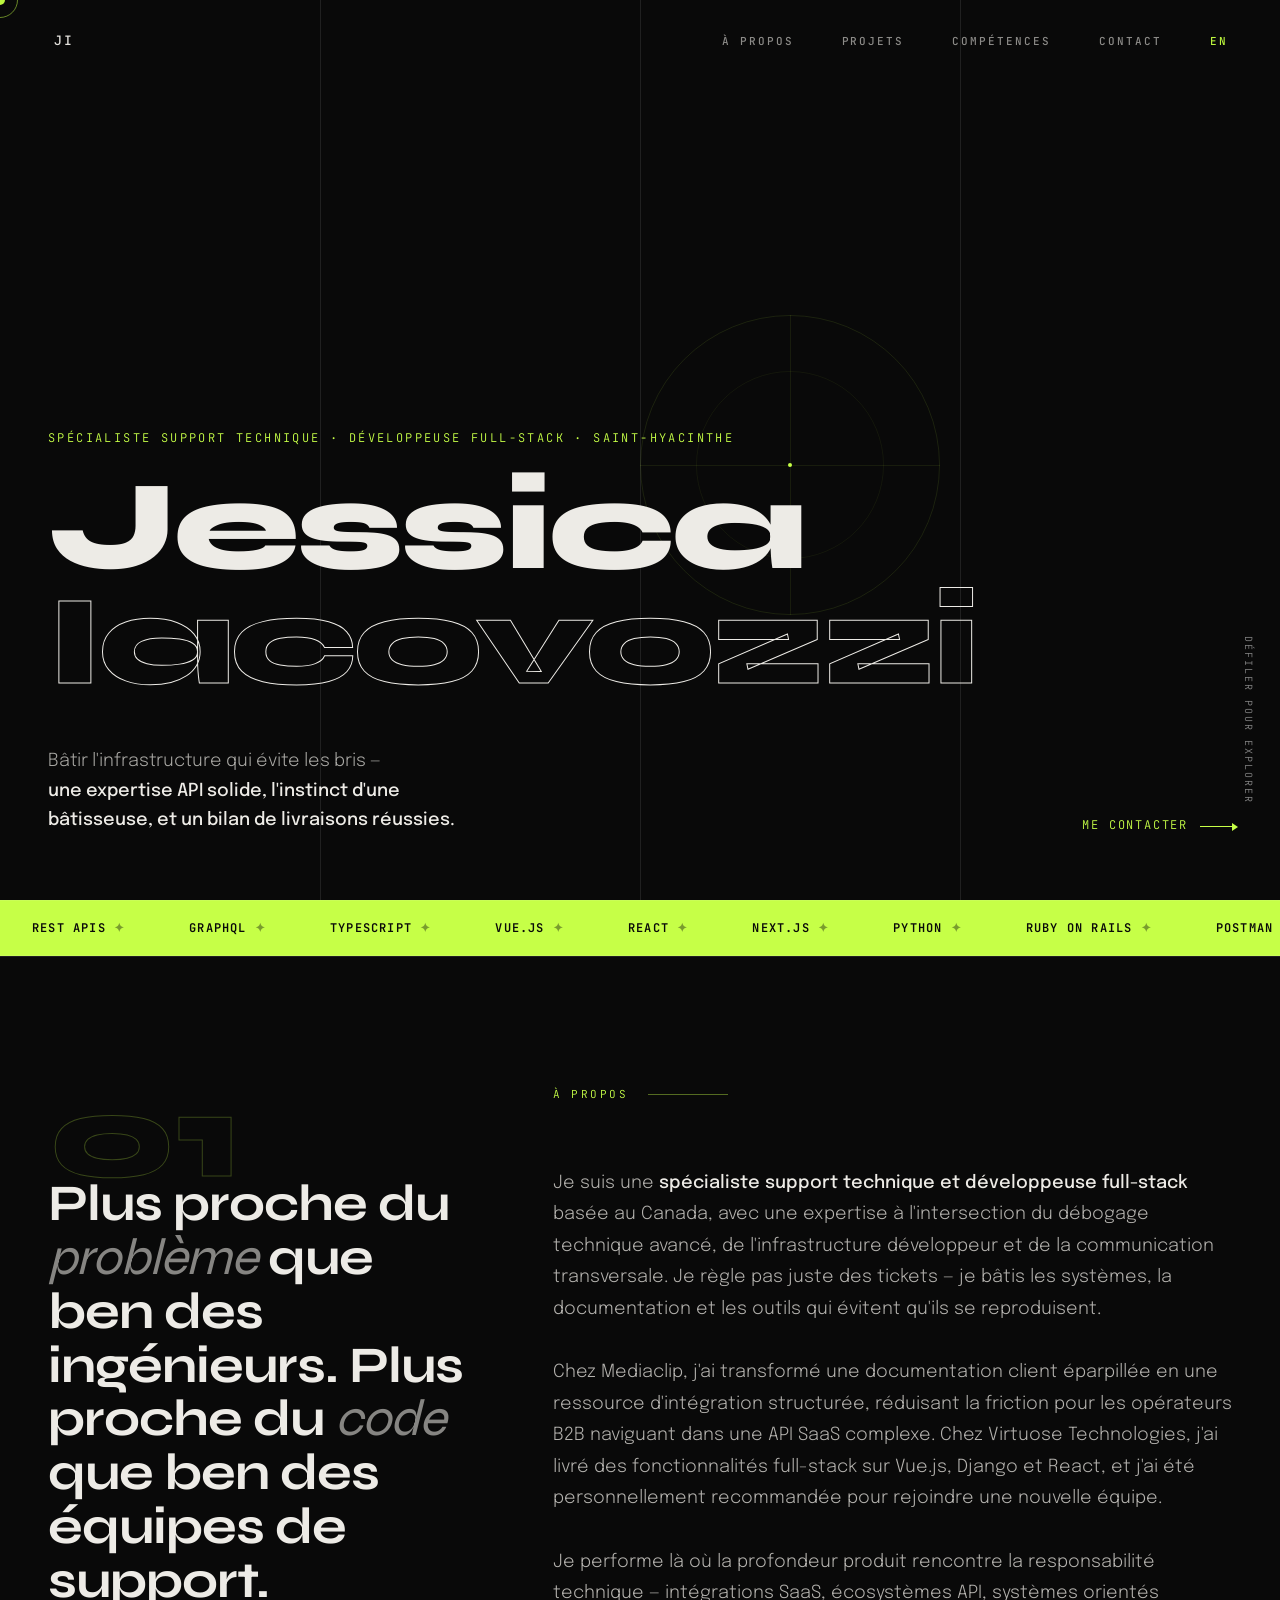
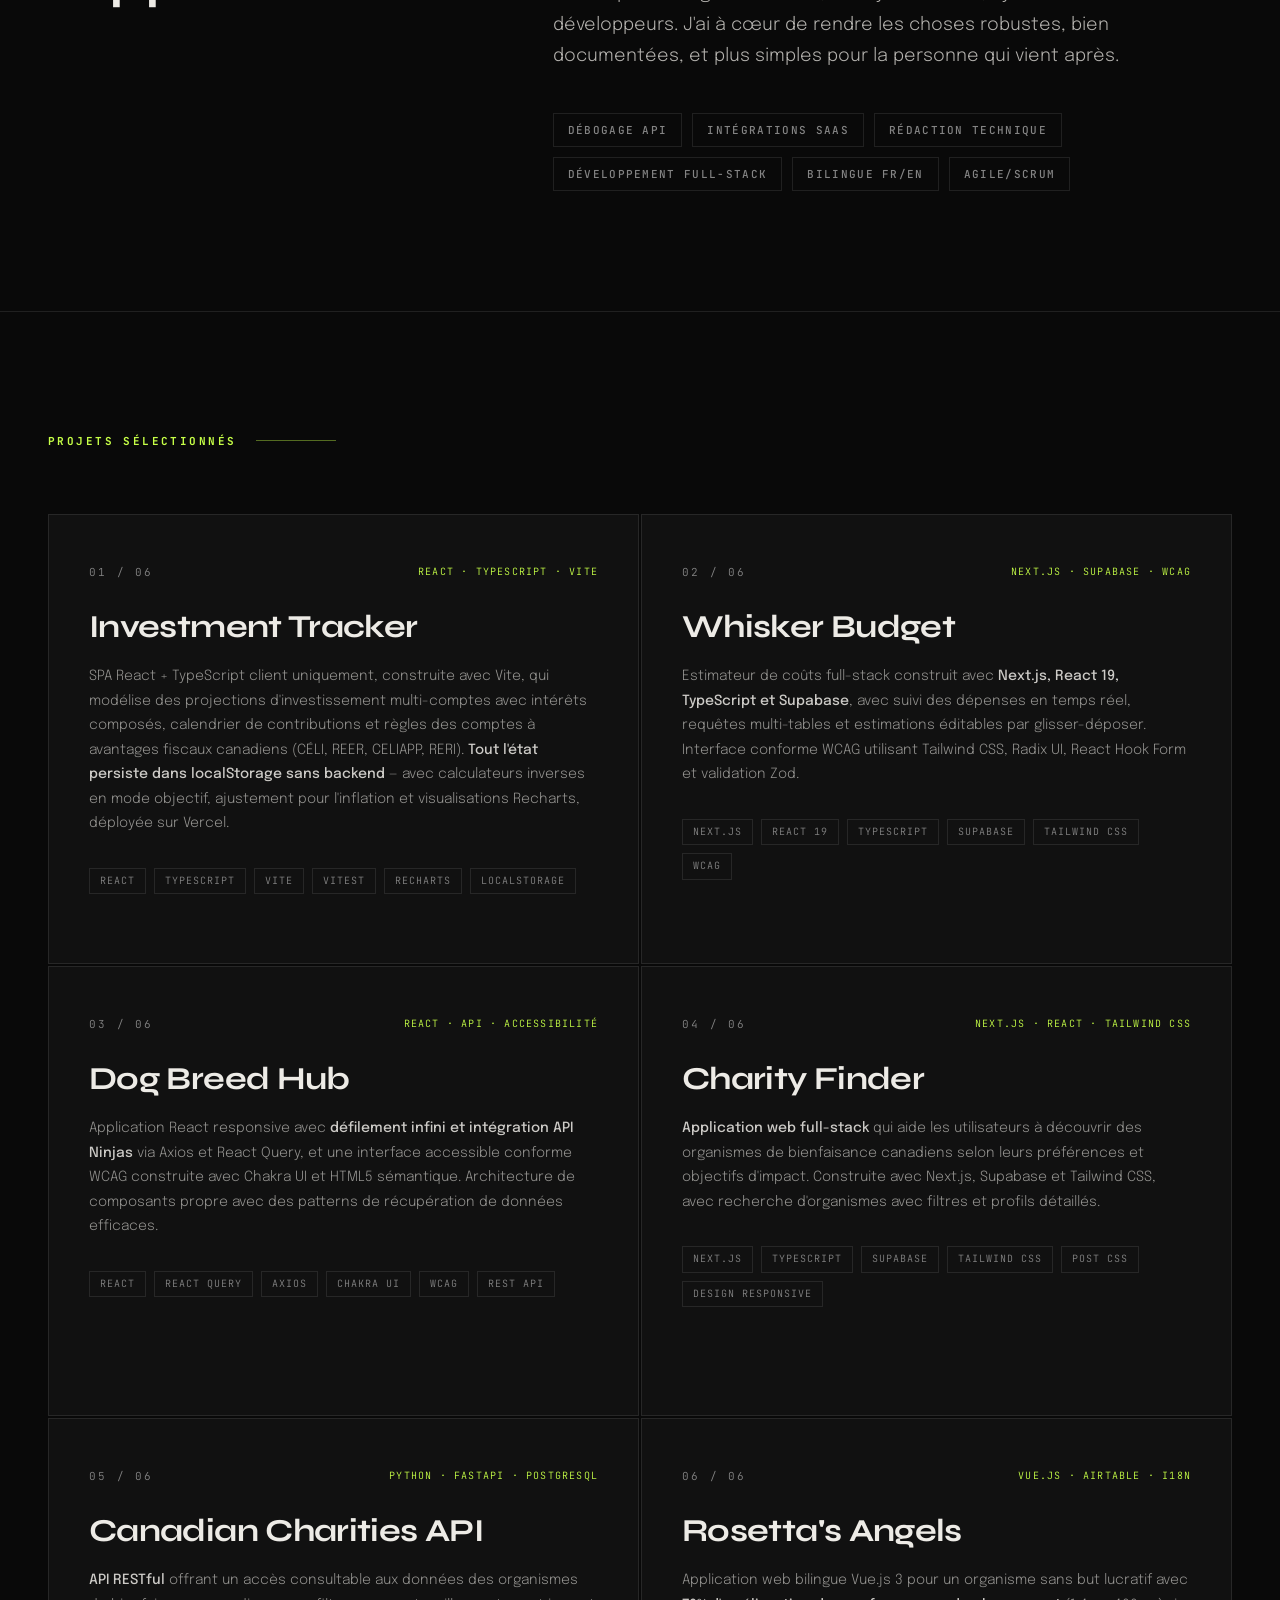
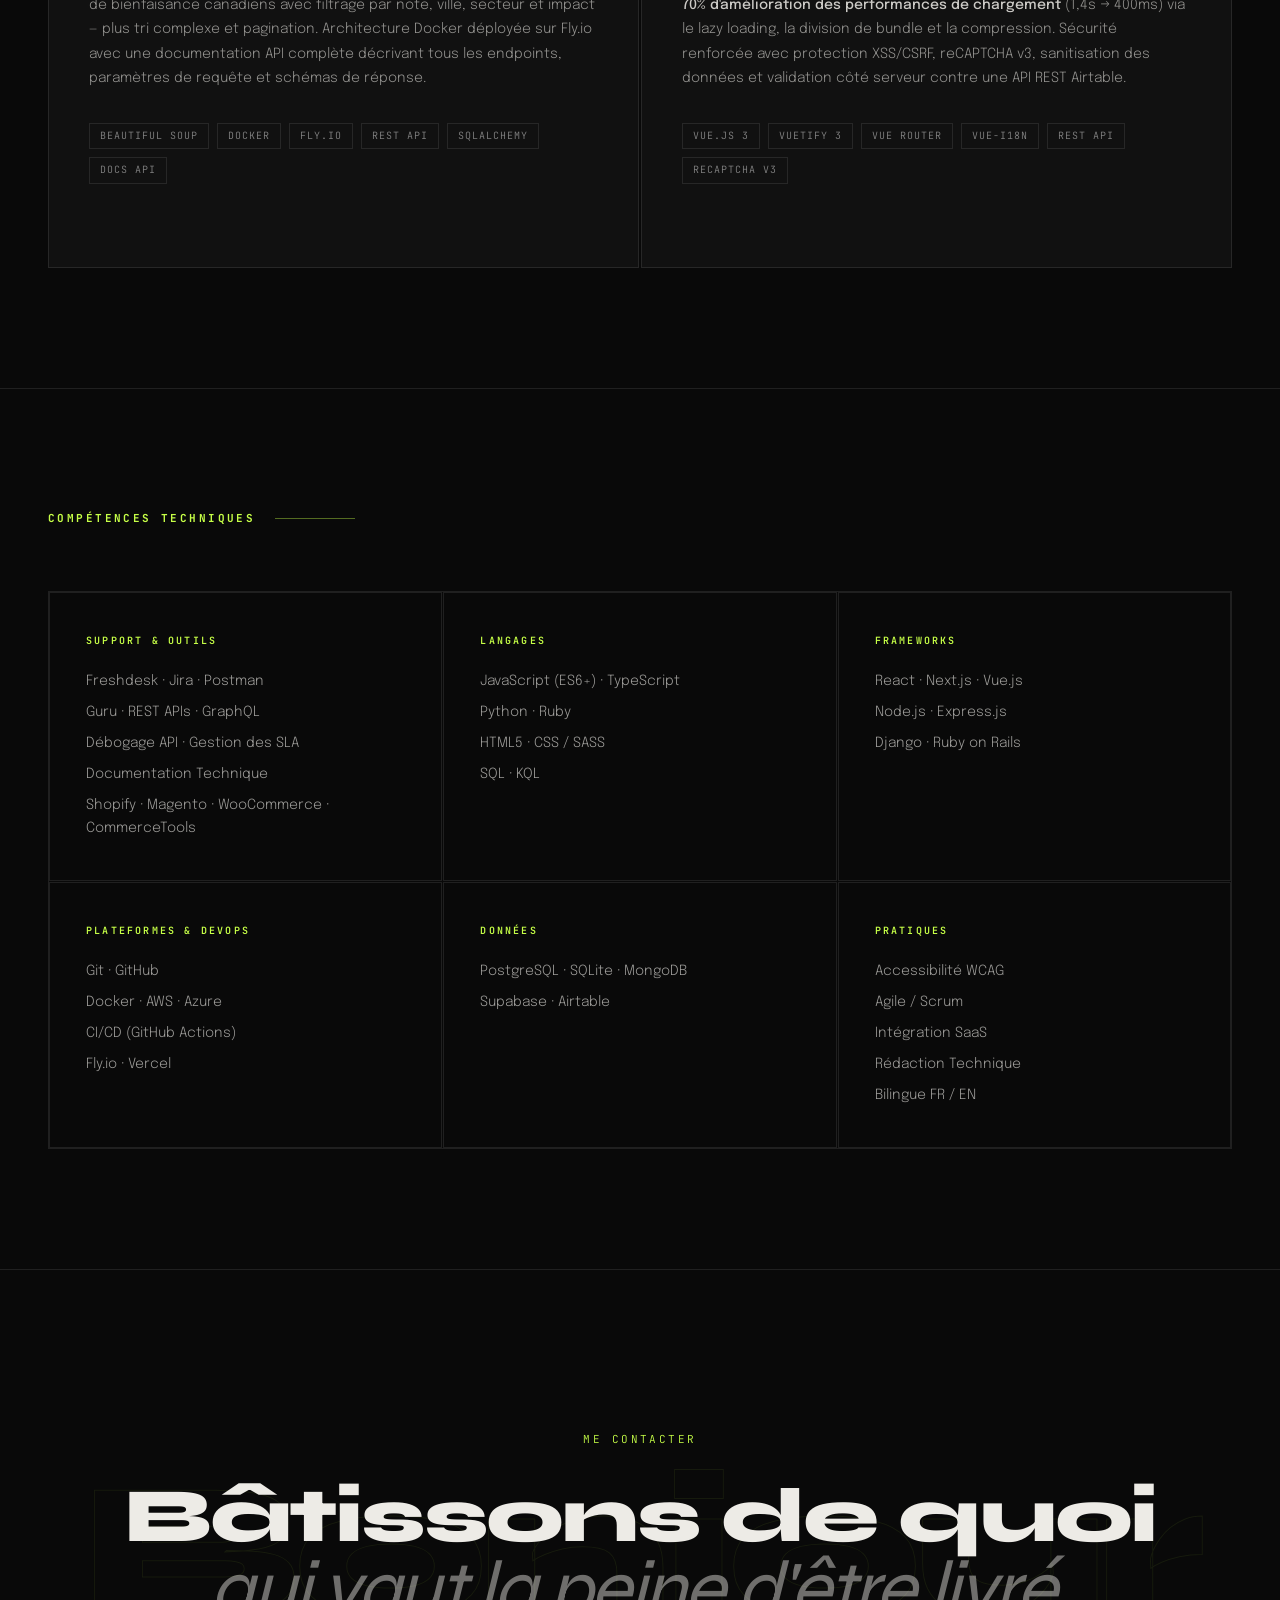
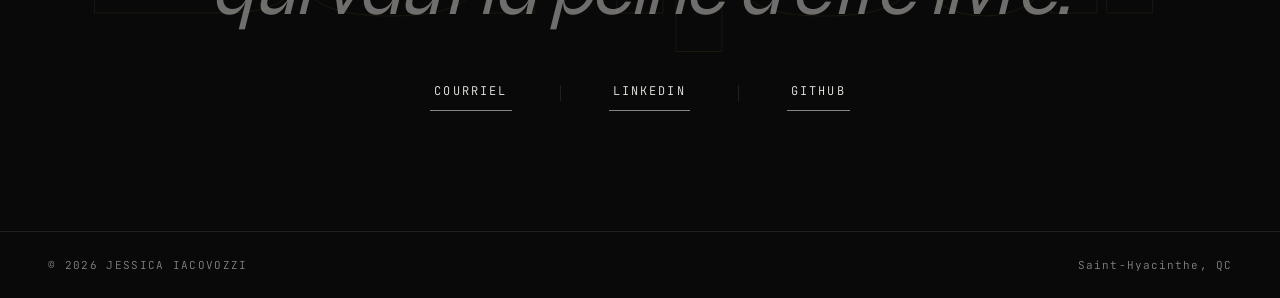
==== fr/index.html @ d78e9f34 "Formatted with prettier + fix hero cta arrow" ====
<!doctype html>
<html lang="fr">
  <head>
    <meta charset="UTF-8" />
    <meta name="viewport" content="width=device-width, initial-scale=1.0" />
    <title>Jessica Iacovozzi — Spécialiste Support Technique</title>
    <meta
      name="description"
      content="Spécialiste Support Technique et développeuse full-stack basée à Saint-Hyacinthe. Expertise API approfondie, instinct de bâtisseuse, et un bilan de livraisons réussies."
    />
    <link rel="alternate" hreflang="en" href="../" />
    <link rel="alternate" hreflang="fr" href="./" />
    <link
      href="https://fonts.googleapis.com/css2?family=Syne:wght@400;600;700;800&family=Epilogue:ital,wght@0,300;0,400;0,500;1,300;1,400&family=JetBrains+Mono:wght@400;500;600&display=swap"
      rel="stylesheet"
    />
    <link rel="stylesheet" href="../assets/css/style.css" />
  </head>
  <body>
    <a href="#main" class="skip-link">Passer au contenu</a>

    <!-- Custom cursor -->
    <div class="cursor" id="cursor"></div>
    <div class="cursor-ring" id="cursor-ring"></div>

    <!-- Nav -->
    <nav>
      <a href="#" class="nav-logo">JI</a>
      <ul class="nav-links">
        <li><a href="#about">À propos</a></li>
        <li><a href="#projects">Projets</a></li>
        <li><a href="#skills">Compétences</a></li>
        <li><a href="#contact">Contact</a></li>
        <li><a href="../" class="nav-lang" hreflang="en">EN</a></li>
      </ul>
      <button
        class="nav-hamburger"
        aria-label="Basculer le menu"
        aria-expanded="false"
      >
        <span></span><span></span><span></span>
      </button>
    </nav>

    <main id="main">
      <!-- Hero -->
      <section id="hero">
        <div class="hero-grid-line"></div>
        <div class="hero-grid-line"></div>
        <div class="hero-grid-line"></div>

        <div class="hero-visual" aria-hidden="true">
          <div class="hero-visual-ring"></div>
          <div class="hero-visual-ring hero-visual-ring--sm"></div>
          <div class="hero-visual-cross"></div>
          <div class="hero-visual-dot"></div>
        </div>

        <p class="hero-eyebrow">
          Spécialiste Support Technique · Développeuse Full-Stack ·
          Saint-Hyacinthe
        </p>
        <h1 class="hero-name">
          <span class="hero-name-line">Jessica</span>
          <span class="hero-name-line">Iacovozzi</span>
        </h1>
        <div class="hero-meta">
          <p class="hero-role">
            Bâtir l'infrastructure qui évite les bris —<br />
            <strong
              >une expertise API solide, l'instinct d'une bâtisseuse, et un
              bilan de livraisons réussies.</strong
            >
          </p>
          <a href="#contact" class="hero-cta">
            Me contacter
            <span class="hero-cta-arrow"></span>
          </a>
        </div>
        <p class="hero-scroll-hint">Défiler pour explorer</p>
      </section>

      <!-- Marquee -->
      <div class="marquee-wrap">
        <div class="marquee-track" aria-hidden="true">
          <span class="marquee-item"
            >REST APIs <span class="marquee-dot">✦</span></span
          >
          <span class="marquee-item"
            >GraphQL <span class="marquee-dot">✦</span></span
          >
          <span class="marquee-item"
            >TypeScript <span class="marquee-dot">✦</span></span
          >
          <span class="marquee-item"
            >Vue.js <span class="marquee-dot">✦</span></span
          >
          <span class="marquee-item"
            >React <span class="marquee-dot">✦</span></span
          >
          <span class="marquee-item"
            >Next.js <span class="marquee-dot">✦</span></span
          >
          <span class="marquee-item"
            >Python <span class="marquee-dot">✦</span></span
          >
          <span class="marquee-item"
            >Ruby on Rails <span class="marquee-dot">✦</span></span
          >
          <span class="marquee-item"
            >Postman <span class="marquee-dot">✦</span></span
          >
          <span class="marquee-item"
            >Gestion des SLA <span class="marquee-dot">✦</span></span
          >
          <span class="marquee-item"
            >Documentation Technique <span class="marquee-dot">✦</span></span
          >
          <span class="marquee-item"
            >Docker <span class="marquee-dot">✦</span></span
          >
          <span class="marquee-item"
            >AWS <span class="marquee-dot">✦</span></span
          >
          <span class="marquee-item"
            >Azure <span class="marquee-dot">✦</span></span
          >
          <!-- Duplicate for seamless loop -->
          <span class="marquee-item"
            >REST APIs <span class="marquee-dot">✦</span></span
          >
          <span class="marquee-item"
            >GraphQL <span class="marquee-dot">✦</span></span
          >
          <span class="marquee-item"
            >TypeScript <span class="marquee-dot">✦</span></span
          >
          <span class="marquee-item"
            >Vue.js <span class="marquee-dot">✦</span></span
          >
          <span class="marquee-item"
            >React <span class="marquee-dot">✦</span></span
          >
          <span class="marquee-item"
            >Next.js <span class="marquee-dot">✦</span></span
          >
          <span class="marquee-item"
            >Python <span class="marquee-dot">✦</span></span
          >
          <span class="marquee-item"
            >Ruby on Rails <span class="marquee-dot">✦</span></span
          >
          <span class="marquee-item"
            >Postman <span class="marquee-dot">✦</span></span
          >
          <span class="marquee-item"
            >Gestion des SLA <span class="marquee-dot">✦</span></span
          >
          <span class="marquee-item"
            >Documentation Technique <span class="marquee-dot">✦</span></span
          >
          <span class="marquee-item"
            >Docker <span class="marquee-dot">✦</span></span
          >
          <span class="marquee-item"
            >AWS <span class="marquee-dot">✦</span></span
          >
          <span class="marquee-item"
            >Azure <span class="marquee-dot">✦</span></span
          >
        </div>
      </div>

      <!-- About -->
      <section id="about">
        <div class="about-left reveal">
          <div class="about-number">01</div>
          <h2 class="about-heading">
            Plus proche du <em>problème</em> que ben des ingénieurs. Plus proche
            du <em>code</em> que ben des équipes de support.
          </h2>
        </div>
        <div class="about-right reveal reveal-delay-2">
          <div class="section-label">À propos</div>
          <p class="about-text">
            Je suis une
            <strong
              >spécialiste support technique et développeuse full-stack</strong
            >
            basée au Canada, avec une expertise à l'intersection du débogage
            technique avancé, de l'infrastructure développeur et de la
            communication transversale. Je règle pas juste des tickets — je
            bâtis les systèmes, la documentation et les outils qui évitent
            qu'ils se reproduisent.
          </p>
          <p class="about-text">
            Chez Mediaclip, j'ai transformé une documentation client éparpillée
            en une ressource d'intégration structurée, réduisant la friction
            pour les opérateurs B2B naviguant dans une API SaaS complexe. Chez
            Virtuose Technologies, j'ai livré des fonctionnalités full-stack sur
            Vue.js, Django et React, et j'ai été personnellement recommandée
            pour rejoindre une nouvelle équipe.
          </p>
          <p class="about-text">
            Je performe là où la profondeur produit rencontre la responsabilité
            technique — intégrations SaaS, écosystèmes API, systèmes orientés
            développeurs. J'ai à cœur de rendre les choses robustes, bien
            documentées, et plus simples pour la personne qui vient après.
          </p>
          <ul class="about-tags">
            <li class="tag">Débogage API</li>
            <li class="tag">Intégrations SaaS</li>
            <li class="tag">Rédaction Technique</li>
            <li class="tag">Développement Full-Stack</li>
            <li class="tag">Bilingue FR/EN</li>
            <li class="tag">Agile/Scrum</li>
          </ul>
        </div>
      </section>

      <!-- Projects -->
      <section id="projects">
        <h2 class="section-label reveal">Projets sélectionnés</h2>
        <div class="projects-grid">
          <div class="project-card reveal">
            <div class="project-num">
              <span>01 / 06</span>
              <span class="project-stack-badge">React · TypeScript · Vite</span>
            </div>
            <h3 class="project-title">Investment Tracker</h3>
            <p class="project-desc">
              SPA React + TypeScript client uniquement, construite avec Vite,
              qui modélise des projections d'investissement multi-comptes avec
              intérêts composés, calendrier de contributions et règles des
              comptes à avantages fiscaux canadiens (CÉLI, REER, CELIAPP, RERI).
              <strong
                >Tout l'état persiste dans localStorage sans backend</strong
              >
              — avec calculateurs inverses en mode objectif, ajustement pour
              l'inflation et visualisations Recharts, déployée sur Vercel.
            </p>
            <ul class="project-tags">
              <li class="project-tag">React</li>
              <li class="project-tag">TypeScript</li>
              <li class="project-tag">Vite</li>
              <li class="project-tag">Vitest</li>
              <li class="project-tag">Recharts</li>
              <li class="project-tag">localStorage</li>
            </ul>
            <div class="project-mockup">
              <picture class="project-mockup-picture">
                <source
                  media="(max-width: 600px)"
                  srcset="../assets/images/investment_tracker_mobile.webp"
                />
                <img
                  src="../assets/images/investment_tracker_desktop.webp"
                  alt="Capture d'écran du tracker d'investissement"
                  loading="lazy"
                />
              </picture>
              <a
                href="https://personal-multi-investment-tracker.vercel.app/"
                class="project-mockup-cta"
                target="_blank"
                rel="noopener"
              >
                Voir le site <span class="project-mockup-arrow"></span>
              </a>
            </div>
          </div>

          <div class="project-card reveal reveal-delay-1">
            <div class="project-num">
              <span>02 / 06</span>
              <span class="project-stack-badge">Next.js · Supabase · WCAG</span>
            </div>
            <h3 class="project-title">Whisker Budget</h3>
            <p class="project-desc">
              Estimateur de coûts full-stack construit avec
              <strong>Next.js, React 19, TypeScript et Supabase</strong>, avec
              suivi des dépenses en temps réel, requêtes multi-tables et
              estimations éditables par glisser-déposer. Interface conforme WCAG
              utilisant Tailwind CSS, Radix UI, React Hook Form et validation
              Zod.
            </p>
            <ul class="project-tags">
              <li class="project-tag">Next.js</li>
              <li class="project-tag">React 19</li>
              <li class="project-tag">TypeScript</li>
              <li class="project-tag">Supabase</li>
              <li class="project-tag">Tailwind CSS</li>
              <li class="project-tag">WCAG</li>
            </ul>
            <div class="project-mockup">
              <picture class="project-mockup-picture">
                <source
                  media="(max-width: 600px)"
                  srcset="../assets/images/whiskerbudget_mobile.webp"
                />
                <img
                  src="../assets/images/whiskerbudget_desktop.webp"
                  alt="Capture d'écran du site Whisker Budget"
                  loading="lazy"
                />
              </picture>
              <a
                href="https://whiskerbudget.ca/"
                class="project-mockup-cta"
                target="_blank"
                rel="noopener"
              >
                Voir le site <span class="project-mockup-arrow"></span>
              </a>
            </div>
          </div>

          <div class="project-card reveal reveal-delay-2">
            <div class="project-num">
              <span>03 / 06</span>
              <span class="project-stack-badge"
                >React · API · Accessibilité</span
              >
            </div>
            <h3 class="project-title">Dog Breed Hub</h3>
            <p class="project-desc">
              Application React responsive avec
              <strong>défilement infini et intégration API Ninjas</strong> via
              Axios et React Query, et une interface accessible conforme WCAG
              construite avec Chakra UI et HTML5 sémantique. Architecture de
              composants propre avec des patterns de récupération de données
              efficaces.
            </p>
            <ul class="project-tags">
              <li class="project-tag">React</li>
              <li class="project-tag">React Query</li>
              <li class="project-tag">Axios</li>
              <li class="project-tag">Chakra UI</li>
              <li class="project-tag">WCAG</li>
              <li class="project-tag">REST API</li>
            </ul>
            <div class="project-mockup">
              <picture class="project-mockup-picture">
                <source
                  media="(max-width: 600px)"
                  srcset="../assets/images/db_hub_mobile.webp"
                />
                <img
                  src="../assets/images/db_hub_desktop.webp"
                  alt="Capture d'écran de l'application Dog Breed Hub"
                  loading="lazy"
                />
              </picture>
              <a
                href="https://dog-breed-hub.vercel.app/"
                class="project-mockup-cta"
                target="_blank"
                rel="noopener"
              >
                Voir le site <span class="project-mockup-arrow"></span>
              </a>
            </div>
          </div>

          <div class="project-card reveal reveal-delay-3">
            <div class="project-num">
              <span>04 / 06</span>
              <span class="project-stack-badge"
                >Next.js · React · Tailwind CSS</span
              >
            </div>
            <h3 class="project-title">Charity Finder</h3>
            <p class="project-desc">
              <strong>Application web full-stack</strong> qui aide les
              utilisateurs à découvrir des organismes de bienfaisance canadiens
              selon leurs préférences et objectifs d'impact. Construite avec
              Next.js, Supabase et Tailwind CSS, avec recherche d'organismes
              avec filtres et profils détaillés.
            </p>
            <ul class="project-tags">
              <li class="project-tag">Next.js</li>
              <li class="project-tag">TypeScript</li>
              <li class="project-tag">Supabase</li>
              <li class="project-tag">Tailwind CSS</li>
              <li class="project-tag">Post CSS</li>
              <li class="project-tag">Design Responsive</li>
            </ul>
            <div class="project-mockup">
              <picture class="project-mockup-picture">
                <source
                  media="(max-width: 600px)"
                  srcset="../assets/images/charity_finder_mobile.webp"
                />
                <img
                  src="../assets/images/charity_finder_desktop.webp"
                  alt="Capture d'écran du site Charity Finder"
                  loading="lazy"
                />
              </picture>
              <a
                href="https://canadian-charity-search-v2.vercel.app/"
                class="project-mockup-cta"
                target="_blank"
                rel="noopener"
              >
                Voir le site <span class="project-mockup-arrow"></span>
              </a>
            </div>
          </div>

          <div class="project-card reveal reveal-delay-4">
            <div class="project-num">
              <span>05 / 06</span>
              <span class="project-stack-badge"
                >Python · FastAPI · PostgreSQL</span
              >
            </div>
            <h3 class="project-title">Canadian Charities API</h3>
            <p class="project-desc">
              <strong>API RESTful</strong> offrant un accès consultable aux
              données des organismes de bienfaisance canadiens avec filtrage par
              note, ville, secteur et impact — plus tri complexe et pagination.
              Architecture Docker déployée sur Fly.io avec une documentation API
              complète décrivant tous les endpoints, paramètres de requête et
              schémas de réponse.
            </p>
            <ul class="project-tags">
              <li class="project-tag">Beautiful Soup</li>
              <li class="project-tag">Docker</li>
              <li class="project-tag">Fly.io</li>
              <li class="project-tag">REST API</li>
              <li class="project-tag">SQLAlchemy</li>
              <li class="project-tag">Docs API</li>
            </ul>
            <div class="project-mockup">
              <picture class="project-mockup-picture">
                <source
                  media="(max-width: 600px)"
                  srcset="../assets/images/charity_api_mobile.webp"
                />
                <img
                  src="../assets/images/charity_api_desktop.webp"
                  alt="Capture d'écran de l'API Canadian Charities"
                  loading="lazy"
                />
              </picture>
              <a
                href="https://canadian-charities-api.fly.dev/"
                class="project-mockup-cta"
                target="_blank"
                rel="noopener"
              >
                Voir l'API <span class="project-mockup-arrow"></span>
              </a>
            </div>
          </div>

          <div class="project-card reveal reveal-delay-5">
            <div class="project-num">
              <span>06 / 06</span>
              <span class="project-stack-badge">Vue.js · Airtable · i18n</span>
            </div>
            <h3 class="project-title">Rosetta's Angels</h3>
            <p class="project-desc">
              Application web bilingue Vue.js 3 pour un organisme sans but
              lucratif avec
              <strong>70% d'amélioration des performances de chargement</strong>
              (1,4s → 400ms) via le lazy loading, la division de bundle et la
              compression. Sécurité renforcée avec protection XSS/CSRF,
              reCAPTCHA v3, sanitisation des données et validation côté serveur
              contre une API REST Airtable.
            </p>
            <ul class="project-tags">
              <li class="project-tag">Vue.js 3</li>
              <li class="project-tag">Vuetify 3</li>
              <li class="project-tag">Vue Router</li>
              <li class="project-tag">Vue-i18n</li>
              <li class="project-tag">REST API</li>
              <li class="project-tag">reCAPTCHA v3</li>
            </ul>
            <div class="project-mockup">
              <picture class="project-mockup-picture">
                <source
                  media="(max-width: 600px)"
                  srcset="../assets/images/rosettas_angels_mobile.webp"
                />
                <img
                  src="../assets/images/rosettas_angels_desktop.webp"
                  alt="Capture d'écran du site Rosetta's Angels"
                  loading="lazy"
                />
              </picture>
              <a
                href="https://rosettasangels.org/"
                class="project-mockup-cta"
                target="_blank"
                rel="noopener"
              >
                Voir le site <span class="project-mockup-arrow"></span>
              </a>
            </div>
          </div>
        </div>
      </section>

      <!-- Skills -->
      <section id="skills">
        <h2 class="section-label reveal">Compétences techniques</h2>
        <div class="skills-grid reveal">
          <div class="skill-group">
            <p class="skill-group-label">Support &amp; Outils</p>
            <ul class="skill-list">
              <li>Freshdesk · Jira · Postman</li>
              <li>Guru · REST APIs · GraphQL</li>
              <li>Débogage API · Gestion des SLA</li>
              <li>Documentation Technique</li>
              <li>Shopify · Magento · WooCommerce · CommerceTools</li>
            </ul>
          </div>
          <div class="skill-group">
            <p class="skill-group-label">Langages</p>
            <ul class="skill-list">
              <li>JavaScript (ES6+) · TypeScript</li>
              <li>Python · Ruby</li>
              <li>HTML5 · CSS / SASS</li>
              <li>SQL · KQL</li>
            </ul>
          </div>
          <div class="skill-group">
            <p class="skill-group-label">Frameworks</p>
            <ul class="skill-list">
              <li>React · Next.js · Vue.js</li>
              <li>Node.js · Express.js</li>
              <li>Django · Ruby on Rails</li>
            </ul>
          </div>
          <div class="skill-group">
            <p class="skill-group-label">Plateformes &amp; DevOps</p>
            <ul class="skill-list">
              <li>Git · GitHub</li>
              <li>Docker · AWS · Azure</li>
              <li>CI/CD (GitHub Actions)</li>
              <li>Fly.io · Vercel</li>
            </ul>
          </div>
          <div class="skill-group">
            <p class="skill-group-label">Données</p>
            <ul class="skill-list">
              <li>PostgreSQL · SQLite · MongoDB</li>
              <li>Supabase · Airtable</li>
            </ul>
          </div>
          <div class="skill-group">
            <p class="skill-group-label">Pratiques</p>
            <ul class="skill-list">
              <li>Accessibilité WCAG</li>
              <li>Agile / Scrum</li>
              <li>Intégration SaaS</li>
              <li>Rédaction Technique</li>
              <li>Bilingue FR / EN</li>
            </ul>
          </div>
        </div>
      </section>

      <!-- Contact -->
      <section id="contact">
        <div class="contact-bg-text" aria-hidden="true">Bonjour</div>
        <span class="contact-label reveal">Me contacter</span>
        <h2 class="contact-heading reveal reveal-delay-1">
          Bâtissons de quoi<br />
          <em>qui vaut la peine d'être livré.</em>
        </h2>
        <div class="contact-links reveal reveal-delay-2">
          <a href="mailto:iacovozzi.jessica@gmail.com" class="contact-link"
            >Courriel</a
          >
          <div class="contact-divider"></div>
          <a
            href="https://linkedin.com/in/jessica-iacovozzi"
            target="_blank"
            rel="noopener"
            class="contact-link"
            >LinkedIn</a
          >
          <div class="contact-divider"></div>
          <a
            href="https://github.com/jessica-iacovozzi"
            target="_blank"
            rel="noopener"
            class="contact-link"
            >GitHub</a
          >
        </div>
      </section>
    </main>

    <!-- Footer -->
    <footer>
      <p class="footer-copy">© 2026 Jessica Iacovozzi</p>
      <p class="footer-built">
        <!-- Saint-Hyacinthe, QC — Disponible pour de nouvelles opportunités<span>✦</span> -->
        Saint-Hyacinthe, QC
      </p>
    </footer>

    <script src="../assets/js/main.js"></script>
  </body>
</html>
---- assets/css/style.css ----
*,
*::before,
*::after {
  box-sizing: border-box;
  margin: 0;
  padding: 0;
}

:root {
  --bg: #090909;
  --bg2: #111111;
  --text: #edebe6;
  --muted: #848484;
  --accent: #c6ff47;
  --accent-dim: rgba(198, 255, 71, 0.12);
  --border: rgba(237, 235, 230, 0.1);
  --font-display: "Syne", sans-serif;
  --font-body: "Epilogue", sans-serif;
  --font-mono: "JetBrains Mono", monospace;
}

html {
  scroll-behavior: smooth;
  scroll-padding-top: 80px;
}

body {
  background: var(--bg);
  color: var(--text);
  font-family: var(--font-body);
  font-weight: 300;
  line-height: 1.65;
  overflow-x: hidden;
  cursor: none;
}

/* ── SKIP LINK ── */
.skip-link {
  position: absolute;
  top: -100%;
  left: 16px;
  background: var(--accent);
  color: var(--bg);
  font-family: var(--font-mono);
  font-size: 13px;
  font-weight: 600;
  letter-spacing: 0.1em;
  text-transform: uppercase;
  padding: 12px 20px;
  text-decoration: none;
  z-index: 200;
  border-radius: 0 0 4px 4px;
  transition: top 0.2s ease;
}
.skip-link:focus {
  top: 0;
}

/* ── FOCUS ── */
:focus-visible {
  outline: 2px solid var(--accent);
  outline-offset: 3px;
}

/* ── CUSTOM CURSOR ── */
@media (hover: none) {
  body {
    cursor: auto;
  }
  .cursor,
  .cursor-ring {
    display: none;
  }
}

.cursor {
  position: fixed;
  top: 0;
  left: 0;
  width: 10px;
  height: 10px;
  background: var(--accent);
  border-radius: 50%;
  pointer-events: none;
  z-index: 9999;
  transform: translate(-50%, -50%);
  transition:
    transform 0.1s ease,
    width 0.25s ease,
    height 0.25s ease,
    background 0.2s;
  mix-blend-mode: difference;
}
.cursor.hovering {
  width: 36px;
  height: 36px;
}
.cursor-ring {
  position: fixed;
  top: 0;
  left: 0;
  width: 36px;
  height: 36px;
  border: 1px solid rgba(198, 255, 71, 0.5);
  border-radius: 50%;
  pointer-events: none;
  z-index: 9998;
  transform: translate(-50%, -50%);
  transition: transform 0.18s ease;
}

/* ── NAV ── */
nav {
  position: fixed;
  top: 0;
  left: 0;
  right: 0;
  z-index: 100;
  display: flex;
  align-items: center;
  justify-content: space-between;
  padding: 24px 48px;
  mix-blend-mode: difference;
  transition:
    background 0.35s ease,
    backdrop-filter 0.35s ease,
    -webkit-backdrop-filter 0.35s ease,
    padding 0.35s ease,
    border-color 0.35s ease;
}
nav.scrolled,
nav.menu-open {
  mix-blend-mode: normal;
  background: rgba(9, 9, 9, 0.75);
  backdrop-filter: blur(16px);
  -webkit-backdrop-filter: blur(16px);
  border-bottom: 1px solid var(--border);
  padding: 16px 48px;
}
.nav-logo {
  font-family: var(--font-mono);
  font-size: 13px;
  font-weight: 500;
  letter-spacing: 0.12em;
  text-transform: uppercase;
  color: var(--text);
  text-decoration: none;
  padding: 6px;
}
.nav-links {
  display: flex;
  gap: 40px;
  list-style: none;
  align-items: center;
}
.nav-links a {
  font-family: var(--font-mono);
  font-size: 11px;
  font-weight: 500;
  letter-spacing: 0.18em;
  text-transform: uppercase;
  color: var(--text);
  text-decoration: none;
  opacity: 0.6;
  padding: 8px 4px;
  transition: opacity 0.2s;
}
.nav-links a:hover {
  opacity: 1;
}
.nav-lang {
  font-family: var(--font-mono);
  font-size: 11px;
  font-weight: 600;
  letter-spacing: 0.18em;
  text-transform: uppercase;
  color: var(--accent) !important;
  text-decoration: none;
  opacity: 1 !important;
  transition: background 0.2s !important;
}
.nav-lang:hover {
  background: rgba(198, 255, 71, 0.08);
}

/* ── HERO ── */
#hero {
  min-height: 100vh;
  display: flex;
  flex-direction: column;
  justify-content: flex-end;
  padding: 0 48px 64px;
  position: relative;
  overflow: hidden;
}
.hero-grid-line {
  position: absolute;
  top: 0;
  bottom: 0;
  width: 1px;
  background: var(--border);
}
.hero-grid-line:nth-child(1) {
  left: 25%;
}
.hero-grid-line:nth-child(2) {
  left: 50%;
}
.hero-grid-line:nth-child(3) {
  left: 75%;
}

.hero-eyebrow {
  font-family: var(--font-mono);
  font-size: 12px;
  letter-spacing: 0.2em;
  text-transform: uppercase;
  color: var(--accent);
  margin-bottom: 20px;
  opacity: 0;
  animation: fadeUp 0.8s ease 0.2s forwards;
}
.hero-name {
  font-family: var(--font-display);
  font-size: clamp(72px, 10vw, 160px);
  font-weight: 800;
  line-height: 0.9;
  letter-spacing: -0.03em;
  overflow: hidden;
}
.hero-name-line {
  display: block;
  opacity: 0;
  transform: translateY(100%);
}
.hero-name-line:nth-child(1) {
  animation: slideUp 0.9s cubic-bezier(0.16, 1, 0.3, 1) 0.3s forwards;
}
.hero-name-line:nth-child(2) {
  animation: slideUp 0.9s cubic-bezier(0.16, 1, 0.3, 1) 0.45s forwards;
  color: transparent;
  -webkit-text-stroke: 1px var(--text);
}
.hero-meta {
  display: flex;
  align-items: flex-end;
  justify-content: space-between;
  margin-top: 48px;
  opacity: 0;
  animation: fadeUp 0.8s ease 0.8s forwards;
}
.hero-role {
  font-family: var(--font-body);
  font-size: clamp(14px, 1.4vw, 18px);
  font-weight: 300;
  max-width: 420px;
  color: rgba(237, 235, 230, 0.7);
}
.hero-role strong {
  color: var(--text);
  font-weight: 500;
}
.hero-cta {
  display: flex;
  align-items: center;
  gap: 12px;
  font-family: var(--font-mono);
  font-size: 12px;
  letter-spacing: 0.15em;
  text-transform: uppercase;
  color: var(--accent);
  text-decoration: none;
  transition: gap 0.3s;
}
.hero-cta:hover {
  gap: 20px;
}
.hero-cta-arrow {
  width: 32px;
  height: 1px;
  background: var(--accent);
  position: relative;
  transition: width 0.3s;
}
.hero-cta-arrow::after {
  content: "";
  position: absolute;
  right: -10px;
  top: -3px;
  border: 4px solid transparent;
  border-left: 6px solid var(--accent);
}
.hero-cta:hover .hero-cta-arrow {
  width: 48px;
}

.hero-scroll-hint {
  position: absolute;
  right: 24px;
  bottom: 96px;
  font-family: var(--font-mono);
  font-size: 10px;
  letter-spacing: 0.2em;
  text-transform: uppercase;
  color: var(--muted);
  writing-mode: vertical-rl;
  animation: fadeUp 1s ease 1.2s both;
}

/* ── HERO VISUAL ── */
.hero-visual {
  position: absolute;
  top: 35%;
  left: 50%;
  transform: translate(-50%, -50%);
  width: 300px;
  height: 300px;
  pointer-events: none;
  user-select: none;
  opacity: 0;
  animation: fadeUp 1.6s ease 0.4s forwards;
}
.hero-visual-ring {
  position: absolute;
  inset: 0;
  border: 1px solid rgba(198, 255, 71, 0.1);
  border-radius: 50%;
}
.hero-visual-ring--sm {
  inset: 56px;
  border-color: rgba(198, 255, 71, 0.06);
}
.hero-visual-cross {
  position: absolute;
  inset: 0;
}
.hero-visual-cross::before {
  content: "";
  position: absolute;
  width: 1px;
  height: 100%;
  left: 50%;
  top: 0;
  background: rgba(198, 255, 71, 0.08);
}
.hero-visual-cross::after {
  content: "";
  position: absolute;
  height: 1px;
  width: 100%;
  top: 50%;
  left: 0;
  background: rgba(198, 255, 71, 0.08);
}
.hero-visual-dot {
  position: absolute;
  top: 50%;
  left: 50%;
  transform: translate(-50%, -50%);
  width: 4px;
  height: 4px;
  background: var(--accent);
  border-radius: 50%;
  animation: heroPulse 2.8s ease-in-out infinite;
}
@keyframes heroPulse {
  0%,
  100% {
    opacity: 0.4;
    box-shadow: 0 0 0 0 rgba(198, 255, 71, 0.3);
  }
  50% {
    opacity: 1;
    box-shadow: 0 0 0 10px rgba(198, 255, 71, 0);
  }
}

@media (max-width: 600px) {
  .hero-visual {
    top: 32%;
    width: 240px;
    height: 240px;
  }
  .hero-visual-ring {
    border-color: rgba(198, 255, 71, 0.16);
  }
  .hero-visual-ring--sm {
    inset: 44px;
    border-color: rgba(198, 255, 71, 0.1);
  }
  .hero-visual-cross::before {
    background: rgba(198, 255, 71, 0.12);
  }
  .hero-visual-cross::after {
    background: rgba(198, 255, 71, 0.12);
  }
  .hero-visual-dot {
    opacity: 0.7;
    width: 5px;
    height: 5px;
  }
}

/* ── MARQUEE ── */
.marquee-wrap {
  border-top: 1px solid var(--border);
  border-bottom: 1px solid var(--border);
  background: var(--accent);
  overflow: hidden;
  white-space: nowrap;
  padding: 14px 0;
}
.marquee-track {
  display: inline-flex;
  gap: 0;
  animation: marquee 22s linear infinite;
}
.marquee-item {
  font-family: var(--font-mono);
  font-size: 12px;
  font-weight: 600;
  letter-spacing: 0.1em;
  text-transform: uppercase;
  color: var(--bg);
  padding: 0 32px;
}
.marquee-dot {
  color: var(--bg);
  opacity: 0.4;
}

@keyframes marquee {
  from {
    transform: translateX(0);
  }
  to {
    transform: translateX(-50%);
  }
}

/* ── SECTIONS ── */
section {
  padding: 120px 48px;
}
.section-label {
  font-family: var(--font-mono);
  font-size: 11px;
  letter-spacing: 0.22em;
  text-transform: uppercase;
  color: var(--accent);
  margin-bottom: 64px;
  display: flex;
  align-items: center;
  gap: 20px;
}
.section-label::after {
  content: "";
  flex: 1;
  max-width: 80px;
  height: 1px;
  background: var(--accent);
  opacity: 0.4;
}

/* ── ABOUT ── */
#about {
  display: grid;
  grid-template-columns: 1fr 1.6fr;
  gap: 80px;
  align-items: start;
  border-top: 1px solid var(--border);
}
.about-number {
  font-family: var(--font-display);
  font-size: 120px;
  font-weight: 800;
  color: var(--accent-dim);
  line-height: 1;
  -webkit-text-stroke: 1px rgba(198, 255, 71, 0.25);
  color: transparent;
  margin-bottom: -20px;
}
.about-heading {
  font-family: var(--font-display);
  font-size: clamp(36px, 4vw, 56px);
  font-weight: 700;
  line-height: 1.05;
  letter-spacing: -0.02em;
}
.about-heading em {
  font-style: italic;
  font-weight: 300;
  color: rgba(237, 235, 230, 0.55);
}
.about-right {
  padding-top: 8px;
}
.about-text {
  font-size: 18px;
  font-weight: 300;
  line-height: 1.75;
  color: rgba(237, 235, 230, 0.75);
  margin-bottom: 32px;
}
.about-text strong {
  color: var(--text);
  font-weight: 500;
}
.about-tags {
  display: flex;
  flex-wrap: wrap;
  gap: 10px;
  margin-top: 40px;
  list-style: none;
}
.tag {
  font-family: var(--font-mono);
  font-size: 11px;
  font-weight: 500;
  letter-spacing: 0.12em;
  text-transform: uppercase;
  border: 1px solid var(--border);
  padding: 7px 14px;
  color: var(--muted);
  transition:
    color 0.2s,
    border-color 0.2s;
}
.tag:hover {
  color: var(--accent);
  border-color: var(--accent);
}

/* ── EXPERIENCE ── */
#experience {
  border-top: 1px solid var(--border);
}
.exp-item {
  display: grid;
  grid-template-columns: 280px 1fr;
  gap: 48px;
  padding: 56px 0;
  border-bottom: 1px solid var(--border);
}
.exp-item:first-of-type {
  padding-top: 0;
}
.exp-company {
  font-family: var(--font-display);
  font-size: 28px;
  font-weight: 700;
  letter-spacing: -0.02em;
  margin-bottom: 8px;
}
.exp-period {
  font-family: var(--font-mono);
  font-size: 11px;
  letter-spacing: 0.15em;
  color: var(--muted);
  text-transform: uppercase;
  margin-bottom: 4px;
}
.exp-location {
  font-family: var(--font-mono);
  font-size: 11px;
  letter-spacing: 0.12em;
  color: var(--muted);
  text-transform: uppercase;
}
.exp-role {
  font-family: var(--font-display);
  font-size: clamp(18px, 2vw, 24px);
  font-weight: 600;
  margin-bottom: 4px;
  letter-spacing: -0.01em;
}
.exp-promo {
  font-family: var(--font-mono);
  font-size: 10px;
  letter-spacing: 0.18em;
  text-transform: uppercase;
  color: var(--accent);
  margin-bottom: 28px;
  display: inline-block;
}
.exp-bullets {
  list-style: none;
  display: flex;
  flex-direction: column;
  gap: 20px;
}
.exp-bullets li {
  padding-left: 20px;
  position: relative;
  font-size: 15px;
  color: rgba(237, 235, 230, 0.72);
  line-height: 1.7;
}
.exp-bullets li::before {
  content: "—";
  position: absolute;
  left: 0;
  color: var(--accent);
  font-family: var(--font-mono);
  font-size: 12px;
}
.exp-bullets strong {
  color: var(--text);
  font-weight: 500;
}

/* ── PROJECTS ── */
#projects {
  border-top: 1px solid var(--border);
}
.projects-grid {
  display: grid;
  grid-template-columns: 1fr 1fr;
  gap: 2px;
  margin-top: 0;
}
.project-card {
  background: var(--bg2);
  padding: 48px 40px;
  position: relative;
  overflow: hidden;
  transition: background 0.3s;
  border: 1px solid var(--border);
  min-height: 450px;
}
.project-card::before {
  content: "";
  position: absolute;
  inset: 0;
  background: var(--accent-dim);
  opacity: 0;
  transition: opacity 0.4s;
}
.project-card:hover::before {
  opacity: 1;
}
.project-card:hover {
  border-color: rgba(198, 255, 71, 0.3);
}

.project-num {
  font-family: var(--font-mono);
  font-size: 11px;
  letter-spacing: 0.2em;
  color: var(--muted);
  margin-bottom: 28px;
  display: flex;
  align-items: center;
  justify-content: space-between;
}
.project-stack-badge {
  font-family: var(--font-mono);
  font-size: 10px;
  letter-spacing: 0.12em;
  color: var(--accent);
  text-transform: uppercase;
}
.project-title {
  font-family: var(--font-display);
  font-size: clamp(22px, 2.5vw, 34px);
  font-weight: 700;
  letter-spacing: -0.02em;
  margin-bottom: 20px;
  line-height: 1.1;
  transition: color 0.2s;
}
.project-card:hover .project-title {
  color: var(--accent);
}
.project-desc {
  font-size: 14px;
  color: rgba(237, 235, 230, 0.6);
  line-height: 1.75;
  margin-bottom: 32px;
}
.project-desc strong {
  color: rgba(237, 235, 230, 0.85);
  font-weight: 500;
}
.project-tags {
  display: flex;
  flex-wrap: wrap;
  gap: 8px;
  list-style: none;
}
.project-tag {
  font-family: var(--font-mono);
  font-size: 10px;
  letter-spacing: 0.1em;
  text-transform: uppercase;
  color: var(--muted);
  border: 1px solid var(--border);
  padding: 4px 10px;
}
.project-card:hover .project-tag {
  border-color: rgba(198, 255, 71, 0.25);
  color: rgba(198, 255, 71, 0.7);
}

/* ── PROJECT MOCKUP ── */
.project-mockup {
  position: absolute;
  inset: 0;
  background: rgba(9, 9, 9, 0.96);
  display: flex;
  flex-direction: column;
  padding: 32px 40px;
  opacity: 0;
  transform: translateY(10px);
  transition:
    opacity 0.7s ease,
    transform 0.7s cubic-bezier(0.16, 1, 0.3, 1);
  pointer-events: none;
  z-index: 2;
}
.project-card:hover .project-mockup,
.project-card:focus-within .project-mockup,
.project-card.mockup-active .project-mockup {
  opacity: 1;
  transform: translateY(0);
  pointer-events: auto;
}
.project-mockup-picture {
  flex: 1;
  min-height: 0;
  width: 100%;
  display: block;
  overflow: hidden;
}
.project-mockup-picture img {
  width: 100%;
  height: 100%;
  object-fit: contain;
  display: block;
}
.project-mockup-cta {
  display: inline-flex;
  align-items: center;
  gap: 10px;
  margin-top: 20px;
  font-family: var(--font-mono);
  font-size: 11px;
  letter-spacing: 0.15em;
  text-transform: uppercase;
  color: var(--accent);
  text-decoration: none;
  transition: gap 0.3s;
  flex-shrink: 0;
  width: fit-content;
}
.project-mockup-cta:hover {
  gap: 18px;
}
.project-mockup-arrow {
  width: 24px;
  height: 1px;
  background: var(--accent);
  position: relative;
  flex-shrink: 0;
  transition: width 0.3s;
}
.project-mockup-arrow::after {
  content: "";
  position: absolute;
  right: -10px;
  top: -3px;
  border: 4px solid transparent;
  border-left: 5px solid var(--accent);
}
.project-mockup-cta:hover .project-mockup-arrow {
  width: 36px;
}

/* ── SKILLS ── */
#skills {
  border-top: 1px solid var(--border);
}
.skills-grid {
  display: grid;
  grid-template-columns: repeat(3, 1fr);
  gap: 1px;
  border: 1px solid var(--border);
}
.skill-group {
  padding: 40px 36px;
  border: 1px solid var(--border);
  transition: background 0.3s;
}
.skill-group:hover {
  background: var(--bg2);
}
.skill-group-label {
  font-family: var(--font-mono);
  font-size: 10px;
  font-weight: 600;
  letter-spacing: 0.22em;
  text-transform: uppercase;
  color: var(--accent);
  margin-bottom: 20px;
}
.skill-list {
  display: flex;
  flex-direction: column;
  gap: 8px;
  list-style: none;
}
.skill-list li {
  font-size: 14px;
  color: rgba(237, 235, 230, 0.65);
  font-family: var(--font-body);
  font-weight: 300;
  transition: color 0.2s;
}
.skill-group:hover .skill-list li {
  color: rgba(237, 235, 230, 0.85);
}

/* ── CONTACT ── */
#contact {
  border-top: 1px solid var(--border);
  text-align: center;
  padding: 160px 48px 120px;
  position: relative;
}
.contact-bg-text {
  position: absolute;
  top: 50%;
  left: 50%;
  transform: translate(-50%, -50%);
  font-family: var(--font-display);
  font-size: clamp(80px, 15vw, 200px);
  font-weight: 800;
  letter-spacing: -0.04em;
  color: transparent;
  -webkit-text-stroke: 1px rgba(198, 255, 71, 0.07);
  white-space: nowrap;
  pointer-events: none;
  user-select: none;
}
.contact-label {
  font-family: var(--font-mono);
  font-size: 11px;
  letter-spacing: 0.22em;
  text-transform: uppercase;
  color: var(--accent);
  margin-bottom: 32px;
  display: block;
}
.contact-heading {
  font-family: var(--font-display);
  font-size: clamp(40px, 6vw, 88px);
  font-weight: 800;
  letter-spacing: -0.03em;
  line-height: 0.95;
  margin-bottom: 48px;
  position: relative;
}
.contact-heading em {
  display: block;
  font-style: italic;
  font-weight: 300;
  color: rgba(237, 235, 230, 0.45);
}
.contact-links {
  display: flex;
  align-items: center;
  justify-content: center;
  gap: 48px;
  position: relative;
}
.contact-link {
  font-family: var(--font-mono);
  font-size: 12px;
  letter-spacing: 0.18em;
  text-transform: uppercase;
  color: var(--text);
  text-decoration: none;
  padding: 8px 4px;
  border-bottom: 1px solid var(--muted);
  transition:
    color 0.2s,
    border-color 0.2s;
}
.contact-link:hover {
  color: var(--accent);
  border-color: var(--accent);
}
.contact-divider {
  width: 1px;
  height: 16px;
  background: var(--border);
}

/* ── FOOTER ── */
footer {
  border-top: 1px solid var(--border);
  padding: 24px 48px;
  display: flex;
  align-items: center;
  justify-content: space-between;
}
.footer-copy {
  font-family: var(--font-mono);
  font-size: 11px;
  letter-spacing: 0.12em;
  color: var(--muted);
  text-transform: uppercase;
}
.footer-built {
  font-family: var(--font-mono);
  font-size: 11px;
  letter-spacing: 0.1em;
  color: var(--muted);
}
.footer-built span {
  color: var(--accent);
}

/* ── ANIMATIONS ── */
@keyframes fadeUp {
  from {
    opacity: 0;
    transform: translateY(20px);
  }
  to {
    opacity: 1;
    transform: translateY(0);
  }
}
@keyframes slideUp {
  from {
    opacity: 0;
    transform: translateY(100%);
  }
  to {
    opacity: 1;
    transform: translateY(0);
  }
}

.reveal {
  opacity: 0;
  transform: translateY(32px);
  transition:
    opacity 0.8s ease,
    transform 0.8s cubic-bezier(0.16, 1, 0.3, 1);
}
.reveal.visible {
  opacity: 1;
  transform: translateY(0);
}
.reveal-delay-1 {
  transition-delay: 0.1s;
}
.reveal-delay-2 {
  transition-delay: 0.2s;
}
.reveal-delay-3 {
  transition-delay: 0.3s;
}
.reveal-delay-4 {
  transition-delay: 0.4s;
}
.reveal-delay-5 {
  transition-delay: 0.5s;
}

/* ── RESPONSIVE ── */
@media (max-width: 900px) {
  nav {
    padding: 20px 24px;
  }
  nav.scrolled {
    padding: 14px 24px;
  }
  .nav-links {
    gap: 24px;
  }
  section {
    padding: 80px 24px;
  }
  #hero {
    padding: 0 24px 48px;
  }
  .hero-name {
    font-size: clamp(44px, 8vw, 96px);
  }
  #about {
    grid-template-columns: 1fr;
    gap: 40px;
  }
  .about-number {
    font-size: 80px;
  }
  .exp-item {
    grid-template-columns: 1fr;
    gap: 20px;
  }
  .projects-grid {
    grid-template-columns: 1fr;
  }
  .skills-grid {
    grid-template-columns: 1fr 1fr;
  }
  footer {
    flex-direction: column;
    gap: 12px;
    text-align: center;
  }
}
/* ── HAMBURGER ── */
.nav-hamburger {
  display: none;
  flex-direction: column;
  justify-content: center;
  gap: 5px;
  width: 36px;
  height: 36px;
  padding-left: 20px;
  background: none;
  border: none;
  cursor: pointer;
  z-index: 100;
}
.nav-hamburger span {
  display: block;
  height: 1px;
  background: var(--text);
  transform-origin: center;
  transition:
    transform 0.3s ease,
    opacity 0.3s ease,
    width 0.3s ease;
}
.nav-hamburger span:nth-child(1) {
  width: 22px;
}
.nav-hamburger span:nth-child(2) {
  width: 16px;
}
.nav-hamburger span:nth-child(3) {
  width: 22px;
}
.nav-hamburger.open span:nth-child(1) {
  transform: translateY(6px) rotate(45deg);
  width: 22px;
  background: var(--accent);
}
.nav-hamburger.open span:nth-child(2) {
  opacity: 0;
}
.nav-hamburger.open span:nth-child(3) {
  transform: translateY(-6px) rotate(-45deg);
  width: 22px;
  background: var(--accent);
}

@media (max-width: 600px) {
  .nav-hamburger {
    display: flex;
  }
  .nav-links {
    display: flex;
    flex-direction: column;
    align-items: flex-start;
    gap: 0;
    position: fixed;
    top: 0;
    right: 0;
    bottom: 0;
    left: 0;
    background: rgba(9, 9, 9, 0.95);
    backdrop-filter: blur(20px);
    -webkit-backdrop-filter: blur(20px);
    padding: 96px 40px 48px;
    transform: translateX(100%);
    transition: transform 0.4s cubic-bezier(0.16, 1, 0.3, 1);
    z-index: 99;
    height: 100vh;
    border-left: 1px solid var(--border);
  }
  .nav-links.open {
    transform: translateX(0);
  }
  .nav-links li {
    width: 100%;
    border-bottom: 1px solid var(--border);
  }
  .nav-links a {
    display: block;
    padding: 18px 0;
    font-size: 13px;
    letter-spacing: 0.2em;
    opacity: 0.7;
  }
  .nav-links a:hover {
    opacity: 1;
  }
  .nav-links .nav-lang {
    display: inline-block;
    margin-top: 32px;
  }
  .nav-links li:has(.nav-lang) {
    border-bottom: none;
  }
  .skills-grid {
    grid-template-columns: 1fr;
  }
  .hero-meta {
    flex-direction: column;
    gap: 24px;
    align-items: flex-start;
  }
  .contact-links {
    flex-direction: column;
    gap: 4px;
  }
}

/* ── REDUCED MOTION ── */
@media (prefers-reduced-motion: reduce) {
  html {
    scroll-behavior: auto;
  }
  .hero-eyebrow,
  .hero-name-line,
  .hero-meta,
  .hero-scroll-hint,
  .hero-visual {
    animation: none;
    opacity: 1;
    transform: none;
  }
  .hero-visual-dot {
    animation: none;
  }
  .marquee-track {
    animation: none;
  }
  .reveal {
    transition: none;
    opacity: 1;
    transform: none;
  }
}
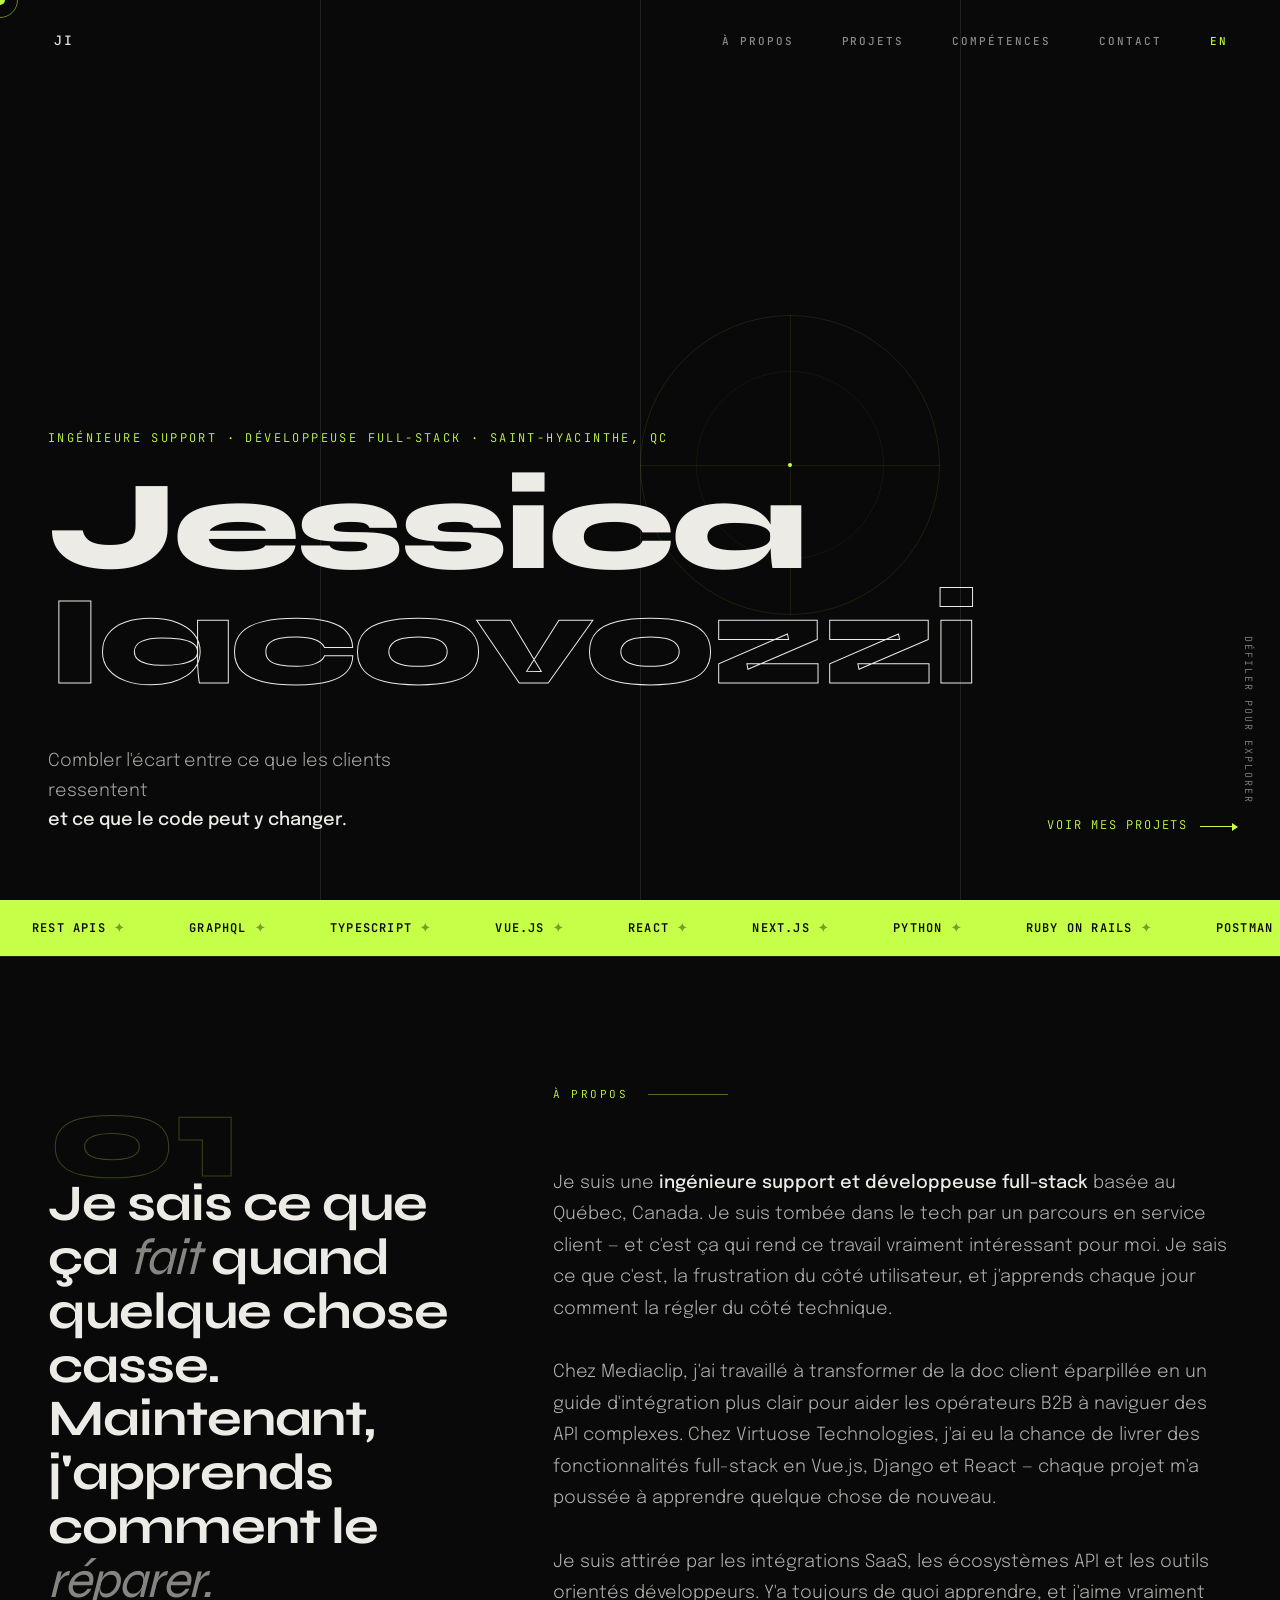
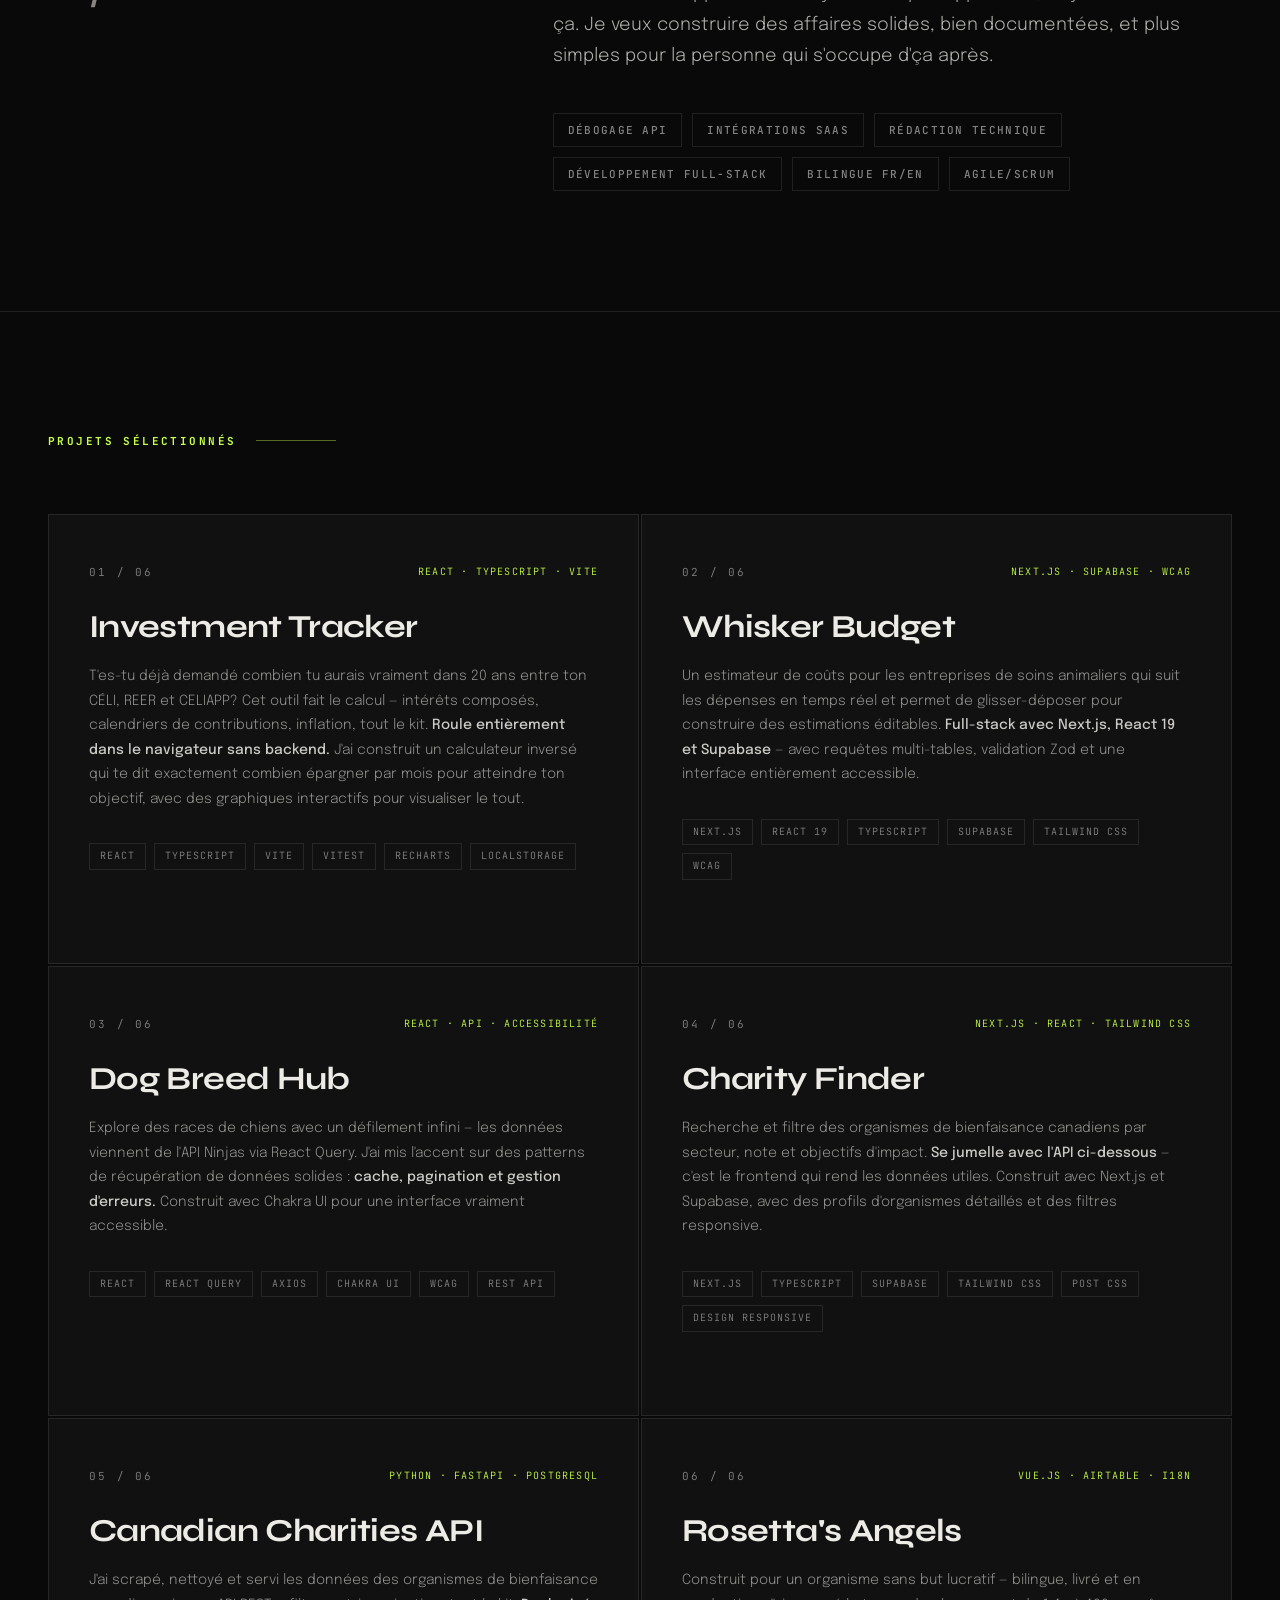
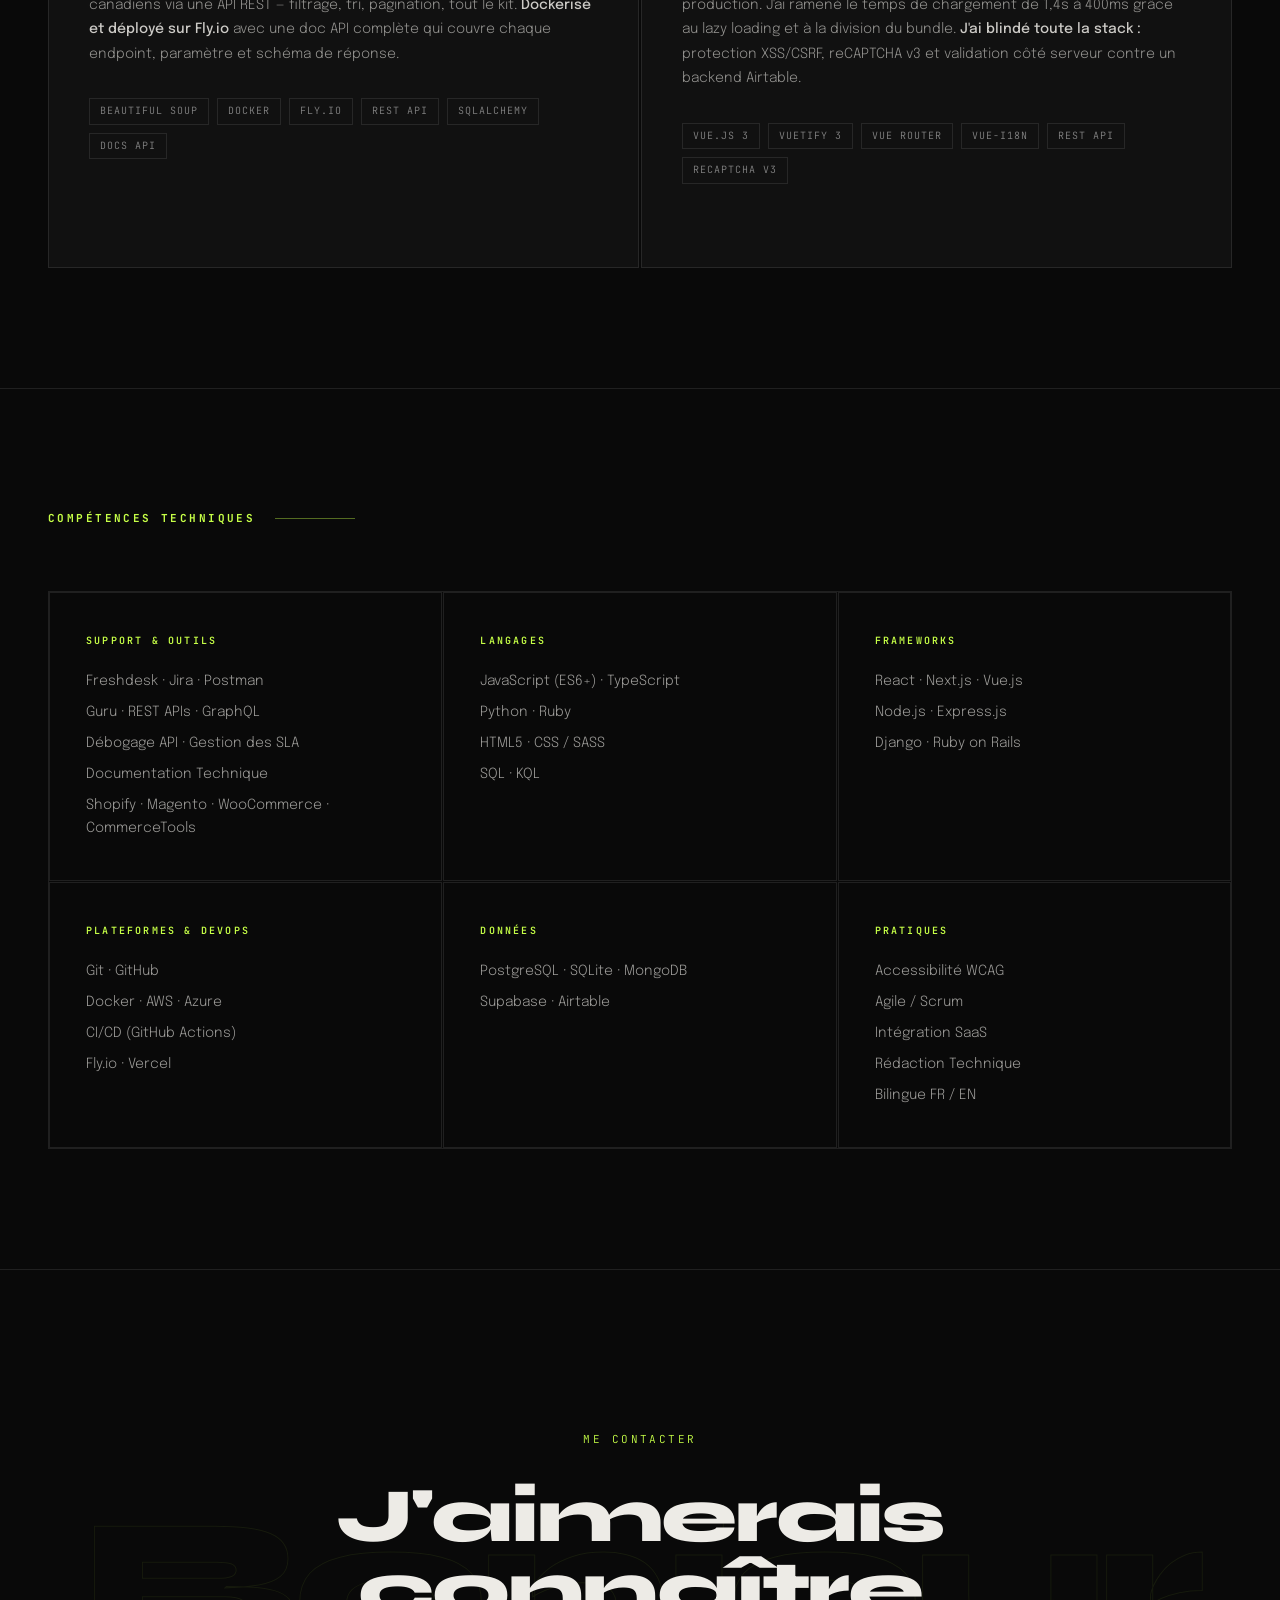
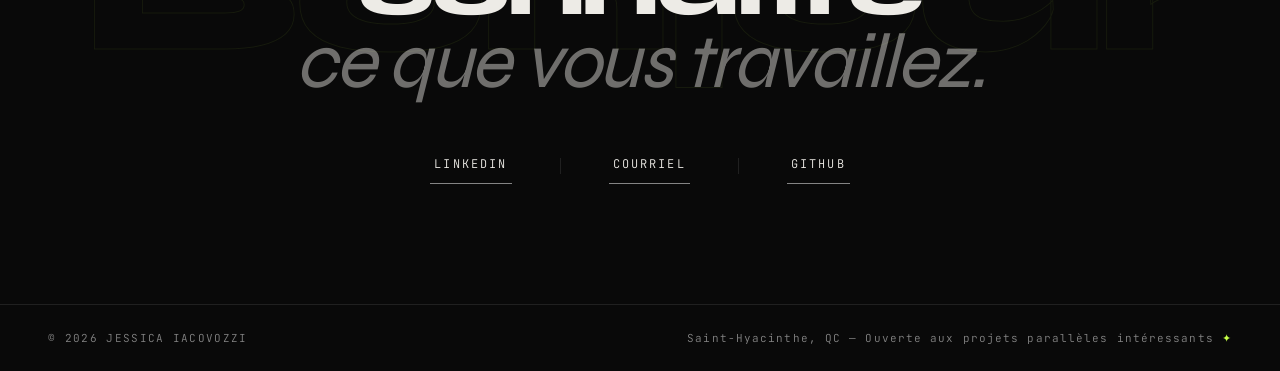
==== commit 54965c12: "Update portfolio copy to emphasize learning journey and customer-focused approach" ====
--- a/fr/index.html
+++ b/fr/index.html
@@ -3,10 +3,10 @@
   <head>
     <meta charset="UTF-8" />
     <meta name="viewport" content="width=device-width, initial-scale=1.0" />
-    <title>Jessica Iacovozzi — Spécialiste Support Technique</title>
+    <title>Jessica Iacovozzi — Ingénieure Support & Développeuse Full-Stack</title>
     <meta
       name="description"
-      content="Spécialiste Support Technique et développeuse full-stack basée à Saint-Hyacinthe. Expertise API approfondie, instinct de bâtisseuse, et un bilan de livraisons réussies."
+      content="Ingénieure support et développeuse full-stack basée à Saint-Hyacinthe. Un parcours en service client, une boîte à outils technique qui grandit, et une passion pour comprendre comment ça marche."
     />
     <link rel="alternate" hreflang="en" href="../" />
     <link rel="alternate" hreflang="fr" href="./" />
@@ -57,8 +57,8 @@
         </div>
 
         <p class="hero-eyebrow">
-          Spécialiste Support Technique · Développeuse Full-Stack ·
-          Saint-Hyacinthe
+          Ingénieure Support · Développeuse Full-Stack ·
+          Saint-Hyacinthe, QC
         </p>
         <h1 class="hero-name">
           <span class="hero-name-line">Jessica</span>
@@ -66,14 +66,13 @@
         </h1>
         <div class="hero-meta">
           <p class="hero-role">
-            Bâtir l'infrastructure qui évite les bris —<br />
+            Combler l'écart entre ce que les clients ressentent<br />
             <strong
-              >une expertise API solide, l'instinct d'une bâtisseuse, et un
-              bilan de livraisons réussies.</strong
+              >et ce que le code peut y changer.</strong
             >
           </p>
-          <a href="#contact" class="hero-cta">
-            Me contacter
+          <a href="#projects" class="hero-cta">
+            Voir mes projets
             <span class="hero-cta-arrow"></span>
           </a>
         </div>
@@ -176,8 +175,8 @@
         <div class="about-left reveal">
           <div class="about-number">01</div>
           <h2 class="about-heading">
-            Plus proche du <em>problème</em> que ben des ingénieurs. Plus proche
-            du <em>code</em> que ben des équipes de support.
+            Je sais ce que ça <em>fait</em> quand quelque chose casse.
+            Maintenant, j'apprends comment le <em>réparer.</em>
           </h2>
         </div>
         <div class="about-right reveal reveal-delay-2">
@@ -185,27 +184,28 @@
           <p class="about-text">
             Je suis une
             <strong
-              >spécialiste support technique et développeuse full-stack</strong
+              >ingénieure support et développeuse full-stack</strong
             >
-            basée au Canada, avec une expertise à l'intersection du débogage
-            technique avancé, de l'infrastructure développeur et de la
-            communication transversale. Je règle pas juste des tickets — je
-            bâtis les systèmes, la documentation et les outils qui évitent
-            qu'ils se reproduisent.
+            basée au Québec, Canada. Je suis tombée dans le tech par un
+            parcours en service client — et c'est ça qui rend ce travail
+            vraiment intéressant pour moi. Je sais ce que c'est, la
+            frustration du côté utilisateur, et j'apprends chaque jour comment
+            la régler du côté technique.
           </p>
           <p class="about-text">
-            Chez Mediaclip, j'ai transformé une documentation client éparpillée
-            en une ressource d'intégration structurée, réduisant la friction
-            pour les opérateurs B2B naviguant dans une API SaaS complexe. Chez
-            Virtuose Technologies, j'ai livré des fonctionnalités full-stack sur
-            Vue.js, Django et React, et j'ai été personnellement recommandée
-            pour rejoindre une nouvelle équipe.
+            Chez Mediaclip, j'ai travaillé à transformer de la doc client
+            éparpillée en un guide d'intégration plus clair pour aider
+            les opérateurs B2B à naviguer des API complexes. Chez
+            Virtuose Technologies, j'ai eu la chance de livrer des
+            fonctionnalités full-stack en Vue.js, Django et React — chaque
+            projet m'a poussée à apprendre quelque chose de nouveau.
           </p>
           <p class="about-text">
-            Je performe là où la profondeur produit rencontre la responsabilité
-            technique — intégrations SaaS, écosystèmes API, systèmes orientés
-            développeurs. J'ai à cœur de rendre les choses robustes, bien
-            documentées, et plus simples pour la personne qui vient après.
+            Je suis attirée par les intégrations SaaS, les écosystèmes API et
+            les outils orientés développeurs. Y'a toujours de quoi apprendre,
+            et j'aime vraiment ça. Je veux construire des affaires solides,
+            bien documentées, et plus simples pour la personne qui s'occupe
+            d'ça après.
           </p>
           <ul class="about-tags">
             <li class="tag">Débogage API</li>
@@ -229,15 +229,16 @@
             </div>
             <h3 class="project-title">Investment Tracker</h3>
             <p class="project-desc">
-              SPA React + TypeScript client uniquement, construite avec Vite,
-              qui modélise des projections d'investissement multi-comptes avec
-              intérêts composés, calendrier de contributions et règles des
-              comptes à avantages fiscaux canadiens (CÉLI, REER, CELIAPP, RERI).
+              T'es-tu déjà demandé combien tu aurais vraiment dans 20 ans
+              entre ton CÉLI, REER et CELIAPP? Cet outil fait le calcul —
+              intérêts composés, calendriers de contributions, inflation, tout
+              le kit.
               <strong
-                >Tout l'état persiste dans localStorage sans backend</strong
-              >
-              — avec calculateurs inverses en mode objectif, ajustement pour
-              l'inflation et visualisations Recharts, déployée sur Vercel.
+                >Roule entièrement dans le navigateur sans backend.</strong
+              >
+              J'ai construit un calculateur inversé qui te dit exactement combien
+              épargner par mois pour atteindre ton objectif, avec des graphiques
+              interactifs pour visualiser le tout.
             </p>
             <ul class="project-tags">
               <li class="project-tag">React</li>
@@ -277,12 +278,12 @@
             </div>
             <h3 class="project-title">Whisker Budget</h3>
             <p class="project-desc">
-              Estimateur de coûts full-stack construit avec
-              <strong>Next.js, React 19, TypeScript et Supabase</strong>, avec
-              suivi des dépenses en temps réel, requêtes multi-tables et
-              estimations éditables par glisser-déposer. Interface conforme WCAG
-              utilisant Tailwind CSS, Radix UI, React Hook Form et validation
-              Zod.
+              Un estimateur de coûts pour les entreprises de soins animaliers
+              qui suit les dépenses en temps réel et permet de glisser-déposer
+              pour construire des estimations éditables.
+              <strong>Full-stack avec Next.js, React 19 et Supabase</strong>
+              — avec requêtes multi-tables, validation Zod et une interface
+              entièrement accessible.
             </p>
             <ul class="project-tags">
               <li class="project-tag">Next.js</li>
@@ -324,12 +325,11 @@
             </div>
             <h3 class="project-title">Dog Breed Hub</h3>
             <p class="project-desc">
-              Application React responsive avec
-              <strong>défilement infini et intégration API Ninjas</strong> via
-              Axios et React Query, et une interface accessible conforme WCAG
-              construite avec Chakra UI et HTML5 sémantique. Architecture de
-              composants propre avec des patterns de récupération de données
-              efficaces.
+              Explore des races de chiens avec un défilement infini — les
+              données viennent de l'API Ninjas via React Query. J'ai mis
+              l'accent sur des patterns de récupération de données solides :
+              <strong>cache, pagination et gestion d'erreurs.</strong>
+              Construit avec Chakra UI pour une interface vraiment accessible.
             </p>
             <ul class="project-tags">
               <li class="project-tag">React</li>
@@ -371,11 +371,12 @@
             </div>
             <h3 class="project-title">Charity Finder</h3>
             <p class="project-desc">
-              <strong>Application web full-stack</strong> qui aide les
-              utilisateurs à découvrir des organismes de bienfaisance canadiens
-              selon leurs préférences et objectifs d'impact. Construite avec
-              Next.js, Supabase et Tailwind CSS, avec recherche d'organismes
-              avec filtres et profils détaillés.
+              Recherche et filtre des organismes de bienfaisance canadiens par
+              secteur, note et objectifs d'impact.
+              <strong>Se jumelle avec l'API ci-dessous</strong> — c'est le
+              frontend qui rend les données utiles. Construit avec Next.js et
+              Supabase, avec des profils d'organismes détaillés et des filtres
+              responsive.
             </p>
             <ul class="project-tags">
               <li class="project-tag">Next.js</li>
@@ -417,12 +418,12 @@
             </div>
             <h3 class="project-title">Canadian Charities API</h3>
             <p class="project-desc">
-              <strong>API RESTful</strong> offrant un accès consultable aux
-              données des organismes de bienfaisance canadiens avec filtrage par
-              note, ville, secteur et impact — plus tri complexe et pagination.
-              Architecture Docker déployée sur Fly.io avec une documentation API
-              complète décrivant tous les endpoints, paramètres de requête et
-              schémas de réponse.
+              J'ai scrapé, nettoyé et servi les données des organismes de
+              bienfaisance canadiens via une API REST — filtrage, tri,
+              pagination, tout le kit.
+              <strong>Dockerisé et déployé sur Fly.io</strong> avec une doc API
+              complète qui couvre chaque endpoint, paramètre et schéma de
+              réponse.
             </p>
             <ul class="project-tags">
               <li class="project-tag">Beautiful Soup</li>
@@ -462,13 +463,12 @@
             </div>
             <h3 class="project-title">Rosetta's Angels</h3>
             <p class="project-desc">
-              Application web bilingue Vue.js 3 pour un organisme sans but
-              lucratif avec
-              <strong>70% d'amélioration des performances de chargement</strong>
-              (1,4s → 400ms) via le lazy loading, la division de bundle et la
-              compression. Sécurité renforcée avec protection XSS/CSRF,
-              reCAPTCHA v3, sanitisation des données et validation côté serveur
-              contre une API REST Airtable.
+              Construit pour un organisme sans but lucratif — bilingue,
+              livré et en production. J'ai ramené le temps de chargement de
+              1,4s à 400ms grâce au lazy loading et à la division du bundle.
+              <strong>J'ai blindé toute la stack :</strong> protection
+              XSS/CSRF, reCAPTCHA v3 et validation côté serveur contre un
+              backend Airtable.
             </p>
             <ul class="project-tags">
               <li class="project-tag">Vue.js 3</li>
@@ -568,20 +568,20 @@
         <div class="contact-bg-text" aria-hidden="true">Bonjour</div>
         <span class="contact-label reveal">Me contacter</span>
         <h2 class="contact-heading reveal reveal-delay-1">
-          Bâtissons de quoi<br />
-          <em>qui vaut la peine d'être livré.</em>
+          J'aimerais connaître<br />
+          <em>ce que vous travaillez.</em>
         </h2>
         <div class="contact-links reveal reveal-delay-2">
-          <a href="mailto:iacovozzi.jessica@gmail.com" class="contact-link"
-            >Courriel</a
-          >
-          <div class="contact-divider"></div>
           <a
             href="https://linkedin.com/in/jessica-iacovozzi"
             target="_blank"
             rel="noopener"
             class="contact-link"
             >LinkedIn</a
+          >
+          <div class="contact-divider"></div>
+          <a href="mailto:iacovozzi.jessica@gmail.com" class="contact-link"
+            >Courriel</a
           >
           <div class="contact-divider"></div>
           <a
@@ -599,8 +599,7 @@
     <footer>
       <p class="footer-copy">© 2026 Jessica Iacovozzi</p>
       <p class="footer-built">
-        <!-- Saint-Hyacinthe, QC — Disponible pour de nouvelles opportunités<span>✦</span> -->
-        Saint-Hyacinthe, QC
+        Saint-Hyacinthe, QC — Ouverte aux projets parallèles intéressants <span>✦</span>
       </p>
     </footer>
 
--- a/assets/css/style.css
+++ b/assets/css/style.css
@@ -22,6 +22,7 @@
 html {
   scroll-behavior: smooth;
   scroll-padding-top: 80px;
+  overflow-x: hidden;
 }
 
 body {
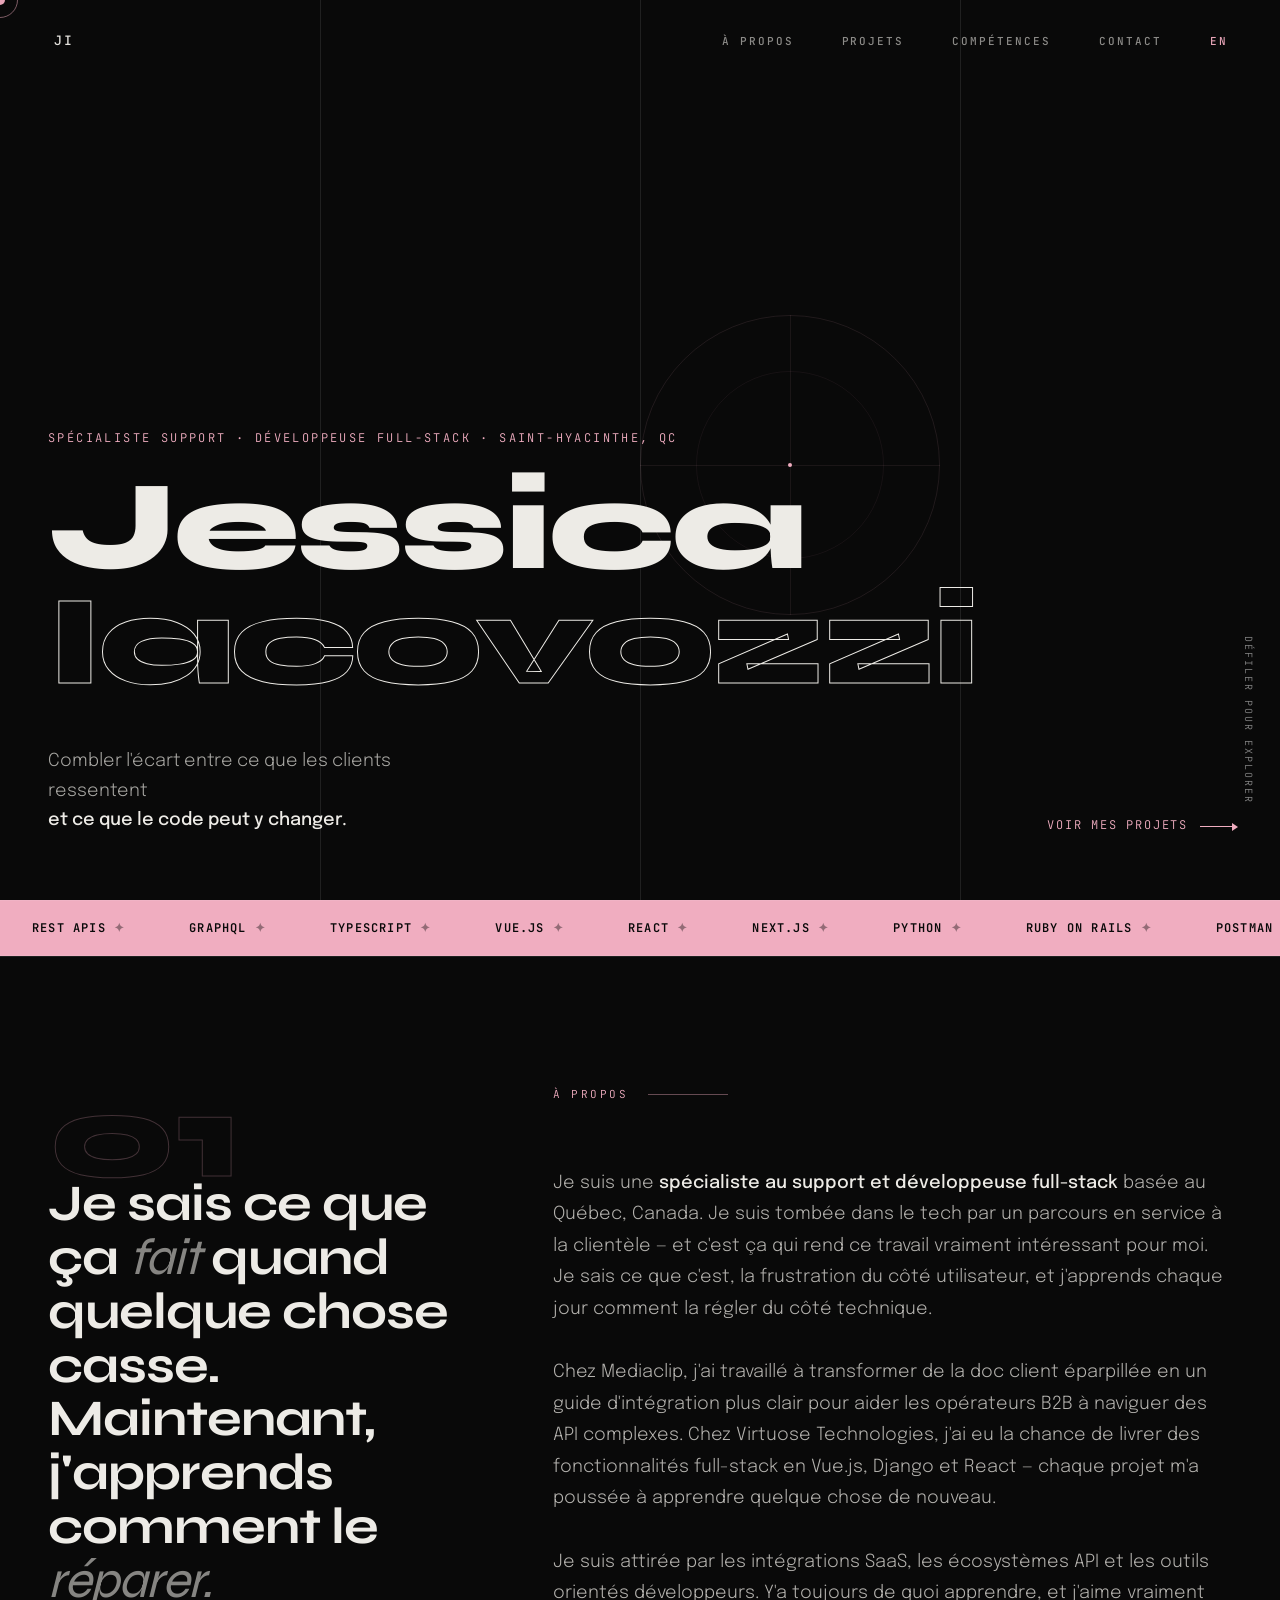
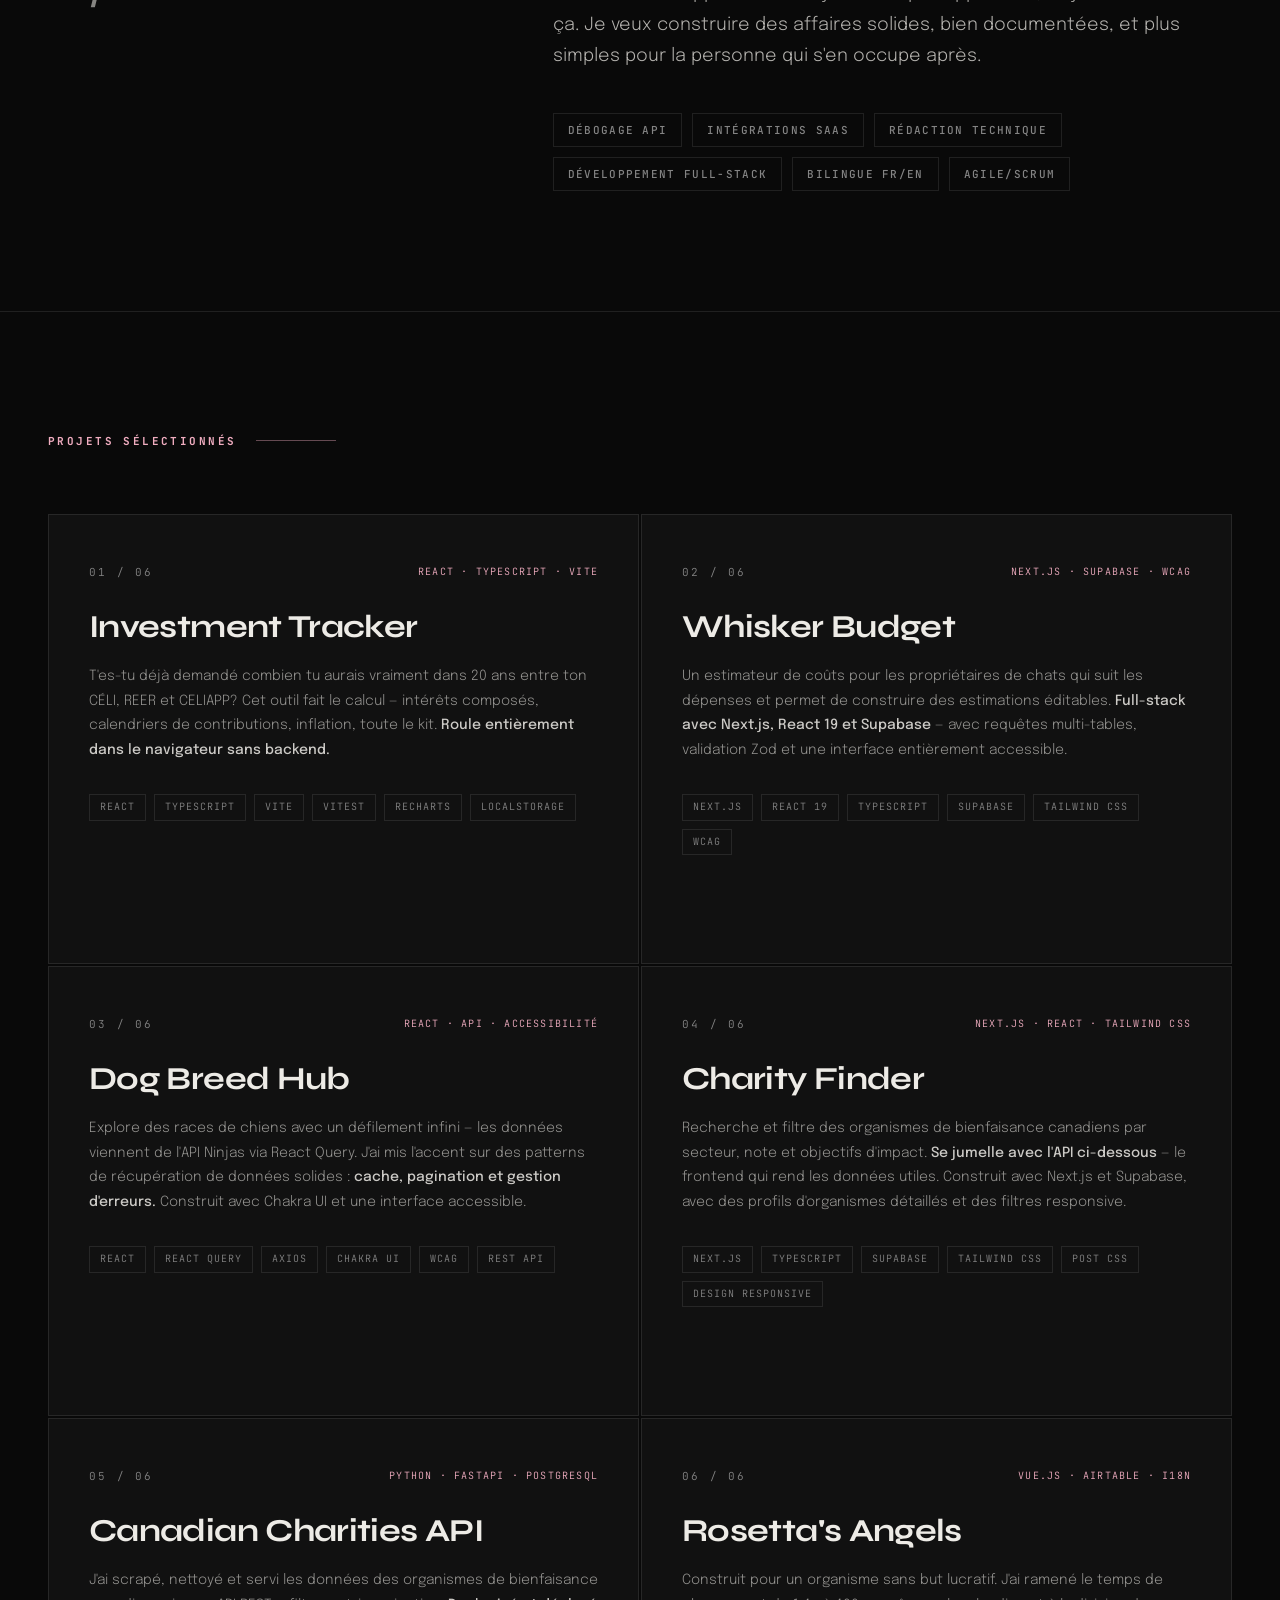
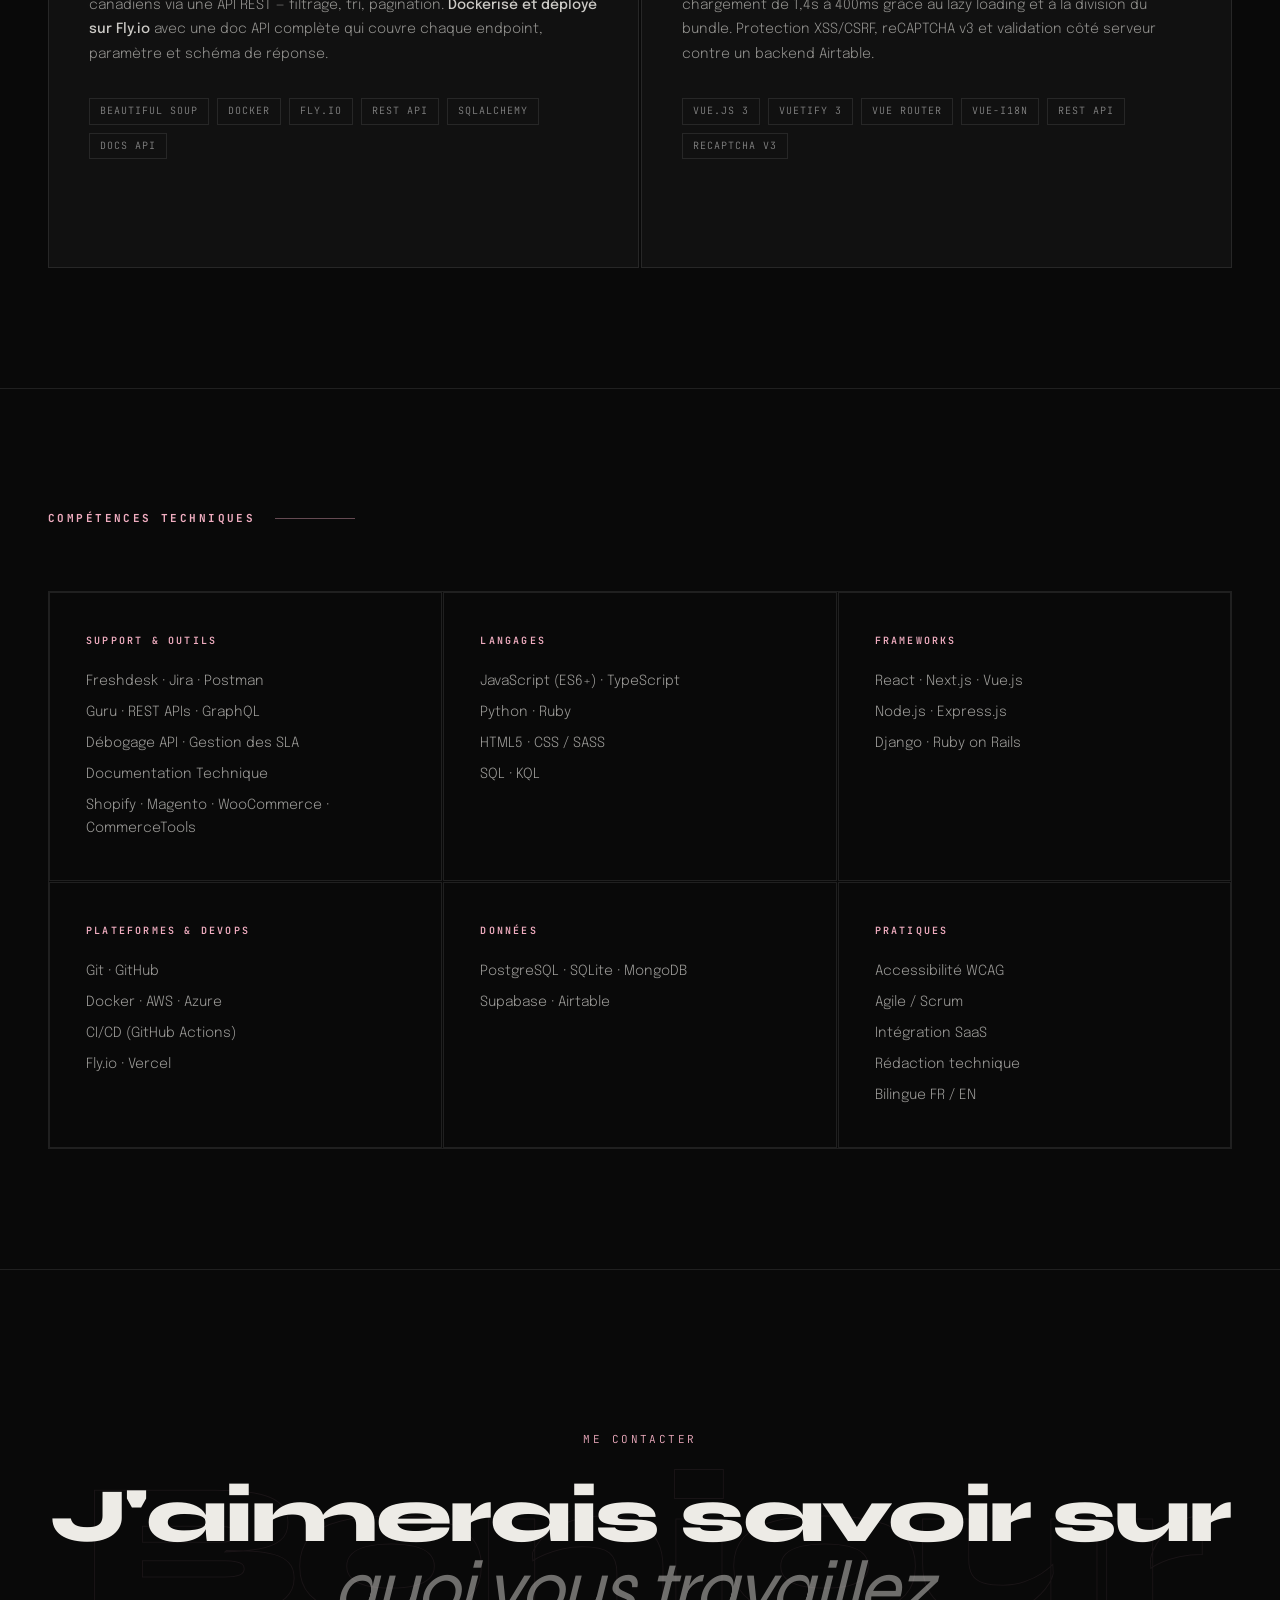
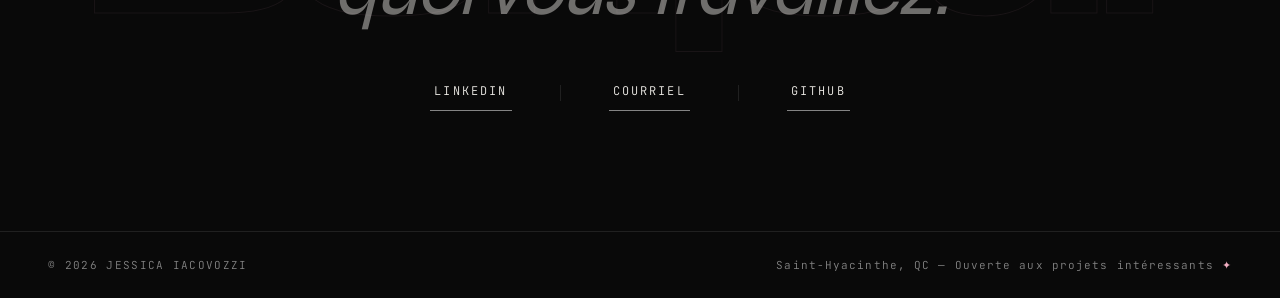
==== commit 856bf5bb: "Update accent color from lime green to pink and refine French copy" ====
--- a/fr/index.html
+++ b/fr/index.html
@@ -3,10 +3,12 @@
   <head>
     <meta charset="UTF-8" />
     <meta name="viewport" content="width=device-width, initial-scale=1.0" />
-    <title>Jessica Iacovozzi — Ingénieure Support & Développeuse Full-Stack</title>
+    <title>
+      Jessica Iacovozzi — Spécialiste Support & Développeuse Full-Stack
+    </title>
     <meta
       name="description"
-      content="Ingénieure support et développeuse full-stack basée à Saint-Hyacinthe. Un parcours en service client, une boîte à outils technique qui grandit, et une passion pour comprendre comment ça marche."
+      content="Spécialiste support et développeuse full-stack basée à Saint-Hyacinthe. Un parcours en service client, une boîte à outils technique qui grandit, et une passion pour comprendre comment ça marche."
     />
     <link rel="alternate" hreflang="en" href="../" />
     <link rel="alternate" hreflang="fr" href="./" />
@@ -57,8 +59,7 @@
         </div>
 
         <p class="hero-eyebrow">
-          Ingénieure Support · Développeuse Full-Stack ·
-          Saint-Hyacinthe, QC
+          Spécialiste Support · Développeuse Full-Stack · Saint-Hyacinthe, QC
         </p>
         <h1 class="hero-name">
           <span class="hero-name-line">Jessica</span>
@@ -67,9 +68,7 @@
         <div class="hero-meta">
           <p class="hero-role">
             Combler l'écart entre ce que les clients ressentent<br />
-            <strong
-              >et ce que le code peut y changer.</strong
-            >
+            <strong>et ce que le code peut y changer.</strong>
           </p>
           <a href="#projects" class="hero-cta">
             Voir mes projets
@@ -183,29 +182,26 @@
           <div class="section-label">À propos</div>
           <p class="about-text">
             Je suis une
-            <strong
-              >ingénieure support et développeuse full-stack</strong
-            >
-            basée au Québec, Canada. Je suis tombée dans le tech par un
-            parcours en service client — et c'est ça qui rend ce travail
-            vraiment intéressant pour moi. Je sais ce que c'est, la
-            frustration du côté utilisateur, et j'apprends chaque jour comment
-            la régler du côté technique.
+            <strong>spécialiste au support et développeuse full-stack</strong>
+            basée au Québec, Canada. Je suis tombée dans le tech par un parcours
+            en service à la clientèle — et c'est ça qui rend ce travail vraiment
+            intéressant pour moi. Je sais ce que c'est, la frustration du côté
+            utilisateur, et j'apprends chaque jour comment la régler du côté
+            technique.
           </p>
           <p class="about-text">
             Chez Mediaclip, j'ai travaillé à transformer de la doc client
-            éparpillée en un guide d'intégration plus clair pour aider
-            les opérateurs B2B à naviguer des API complexes. Chez
-            Virtuose Technologies, j'ai eu la chance de livrer des
-            fonctionnalités full-stack en Vue.js, Django et React — chaque
-            projet m'a poussée à apprendre quelque chose de nouveau.
+            éparpillée en un guide d'intégration plus clair pour aider les
+            opérateurs B2B à naviguer des API complexes. Chez Virtuose
+            Technologies, j'ai eu la chance de livrer des fonctionnalités
+            full-stack en Vue.js, Django et React — chaque projet m'a poussée à
+            apprendre quelque chose de nouveau.
           </p>
           <p class="about-text">
             Je suis attirée par les intégrations SaaS, les écosystèmes API et
-            les outils orientés développeurs. Y'a toujours de quoi apprendre,
-            et j'aime vraiment ça. Je veux construire des affaires solides,
-            bien documentées, et plus simples pour la personne qui s'occupe
-            d'ça après.
+            les outils orientés développeurs. Y'a toujours de quoi apprendre, et
+            j'aime vraiment ça. Je veux construire des affaires solides, bien
+            documentées, et plus simples pour la personne qui s'en occupe après.
           </p>
           <ul class="about-tags">
             <li class="tag">Débogage API</li>
@@ -229,16 +225,12 @@
             </div>
             <h3 class="project-title">Investment Tracker</h3>
             <p class="project-desc">
-              T'es-tu déjà demandé combien tu aurais vraiment dans 20 ans
-              entre ton CÉLI, REER et CELIAPP? Cet outil fait le calcul —
-              intérêts composés, calendriers de contributions, inflation, tout
-              le kit.
+              T'es-tu déjà demandé combien tu aurais vraiment dans 20 ans entre
+              ton CÉLI, REER et CELIAPP? Cet outil fait le calcul — intérêts
+              composés, calendriers de contributions, inflation, toute le kit.
               <strong
                 >Roule entièrement dans le navigateur sans backend.</strong
               >
-              J'ai construit un calculateur inversé qui te dit exactement combien
-              épargner par mois pour atteindre ton objectif, avec des graphiques
-              interactifs pour visualiser le tout.
             </p>
             <ul class="project-tags">
               <li class="project-tag">React</li>
@@ -278,9 +270,8 @@
             </div>
             <h3 class="project-title">Whisker Budget</h3>
             <p class="project-desc">
-              Un estimateur de coûts pour les entreprises de soins animaliers
-              qui suit les dépenses en temps réel et permet de glisser-déposer
-              pour construire des estimations éditables.
+              Un estimateur de coûts pour les propriétaires de chats qui suit
+              les dépenses et permet de construire des estimations éditables.
               <strong>Full-stack avec Next.js, React 19 et Supabase</strong>
               — avec requêtes multi-tables, validation Zod et une interface
               entièrement accessible.
@@ -329,7 +320,7 @@
               données viennent de l'API Ninjas via React Query. J'ai mis
               l'accent sur des patterns de récupération de données solides :
               <strong>cache, pagination et gestion d'erreurs.</strong>
-              Construit avec Chakra UI pour une interface vraiment accessible.
+              Construit avec Chakra UI et une interface accessible.
             </p>
             <ul class="project-tags">
               <li class="project-tag">React</li>
@@ -373,10 +364,9 @@
             <p class="project-desc">
               Recherche et filtre des organismes de bienfaisance canadiens par
               secteur, note et objectifs d'impact.
-              <strong>Se jumelle avec l'API ci-dessous</strong> — c'est le
-              frontend qui rend les données utiles. Construit avec Next.js et
-              Supabase, avec des profils d'organismes détaillés et des filtres
-              responsive.
+              <strong>Se jumelle avec l'API ci-dessous</strong> — le frontend
+              qui rend les données utiles. Construit avec Next.js et Supabase,
+              avec des profils d'organismes détaillés et des filtres responsive.
             </p>
             <ul class="project-tags">
               <li class="project-tag">Next.js</li>
@@ -420,7 +410,7 @@
             <p class="project-desc">
               J'ai scrapé, nettoyé et servi les données des organismes de
               bienfaisance canadiens via une API REST — filtrage, tri,
-              pagination, tout le kit.
+              pagination.
               <strong>Dockerisé et déployé sur Fly.io</strong> avec une doc API
               complète qui couvre chaque endpoint, paramètre et schéma de
               réponse.
@@ -463,12 +453,10 @@
             </div>
             <h3 class="project-title">Rosetta's Angels</h3>
             <p class="project-desc">
-              Construit pour un organisme sans but lucratif — bilingue,
-              livré et en production. J'ai ramené le temps de chargement de
-              1,4s à 400ms grâce au lazy loading et à la division du bundle.
-              <strong>J'ai blindé toute la stack :</strong> protection
-              XSS/CSRF, reCAPTCHA v3 et validation côté serveur contre un
-              backend Airtable.
+              Construit pour un organisme sans but lucratif. J'ai ramené le
+              temps de chargement de 1,4s à 400ms grâce au lazy loading et à la
+              division du bundle. Protection XSS/CSRF, reCAPTCHA v3 et
+              validation côté serveur contre un backend Airtable.
             </p>
             <ul class="project-tags">
               <li class="project-tag">Vue.js 3</li>
@@ -556,7 +544,7 @@
               <li>Accessibilité WCAG</li>
               <li>Agile / Scrum</li>
               <li>Intégration SaaS</li>
-              <li>Rédaction Technique</li>
+              <li>Rédaction technique</li>
               <li>Bilingue FR / EN</li>
             </ul>
           </div>
@@ -568,8 +556,8 @@
         <div class="contact-bg-text" aria-hidden="true">Bonjour</div>
         <span class="contact-label reveal">Me contacter</span>
         <h2 class="contact-heading reveal reveal-delay-1">
-          J'aimerais connaître<br />
-          <em>ce que vous travaillez.</em>
+          J'aimerais savoir sur<br />
+          <em>quoi vous travaillez.</em>
         </h2>
         <div class="contact-links reveal reveal-delay-2">
           <a
@@ -599,7 +587,7 @@
     <footer>
       <p class="footer-copy">© 2026 Jessica Iacovozzi</p>
       <p class="footer-built">
-        Saint-Hyacinthe, QC — Ouverte aux projets parallèles intéressants <span>✦</span>
+        Saint-Hyacinthe, QC — Ouverte aux projets intéressants <span>✦</span>
       </p>
     </footer>
 
--- a/assets/css/style.css
+++ b/assets/css/style.css
@@ -11,8 +11,8 @@
   --bg2: #111111;
   --text: #edebe6;
   --muted: #848484;
-  --accent: #c6ff47;
-  --accent-dim: rgba(198, 255, 71, 0.12);
+  --accent: #f0adc0;
+  --accent-dim: rgba(240, 173, 192, 0.12);
   --border: rgba(237, 235, 230, 0.1);
   --font-display: "Syne", sans-serif;
   --font-body: "Epilogue", sans-serif;
@@ -102,7 +102,7 @@
   left: 0;
   width: 36px;
   height: 36px;
-  border: 1px solid rgba(198, 255, 71, 0.5);
+  border: 1px solid rgba(240, 173, 192, 0.5);
   border-radius: 50%;
   pointer-events: none;
   z-index: 9998;
@@ -181,7 +181,7 @@
   transition: background 0.2s !important;
 }
 .nav-lang:hover {
-  background: rgba(198, 255, 71, 0.08);
+  background: rgba(240, 173, 192, 0.08);
 }
 
 /* ── HERO ── */
@@ -324,12 +324,12 @@
 .hero-visual-ring {
   position: absolute;
   inset: 0;
-  border: 1px solid rgba(198, 255, 71, 0.1);
+  border: 1px solid rgba(240, 173, 192, 0.1);
   border-radius: 50%;
 }
 .hero-visual-ring--sm {
   inset: 56px;
-  border-color: rgba(198, 255, 71, 0.06);
+  border-color: rgba(240, 173, 192, 0.06);
 }
 .hero-visual-cross {
   position: absolute;
@@ -342,7 +342,7 @@
   height: 100%;
   left: 50%;
   top: 0;
-  background: rgba(198, 255, 71, 0.08);
+  background: rgba(240, 173, 192, 0.08);
 }
 .hero-visual-cross::after {
   content: "";
@@ -351,7 +351,7 @@
   width: 100%;
   top: 50%;
   left: 0;
-  background: rgba(198, 255, 71, 0.08);
+  background: rgba(240, 173, 192, 0.08);
 }
 .hero-visual-dot {
   position: absolute;
@@ -368,11 +368,11 @@
   0%,
   100% {
     opacity: 0.4;
-    box-shadow: 0 0 0 0 rgba(198, 255, 71, 0.3);
+    box-shadow: 0 0 0 0 rgba(240, 173, 192, 0.3);
   }
   50% {
     opacity: 1;
-    box-shadow: 0 0 0 10px rgba(198, 255, 71, 0);
+    box-shadow: 0 0 0 10px rgba(240, 173, 192, 0);
   }
 }
 
@@ -383,17 +383,17 @@
     height: 240px;
   }
   .hero-visual-ring {
-    border-color: rgba(198, 255, 71, 0.16);
+    border-color: rgba(240, 173, 192, 0.16);
   }
   .hero-visual-ring--sm {
     inset: 44px;
-    border-color: rgba(198, 255, 71, 0.1);
+    border-color: rgba(240, 173, 192, 0.1);
   }
   .hero-visual-cross::before {
-    background: rgba(198, 255, 71, 0.12);
+    background: rgba(240, 173, 192, 0.12);
   }
   .hero-visual-cross::after {
-    background: rgba(198, 255, 71, 0.12);
+    background: rgba(240, 173, 192, 0.12);
   }
   .hero-visual-dot {
     opacity: 0.7;
@@ -477,7 +477,7 @@
   font-weight: 800;
   color: var(--accent-dim);
   line-height: 1;
-  -webkit-text-stroke: 1px rgba(198, 255, 71, 0.25);
+  -webkit-text-stroke: 1px rgba(240, 173, 192, 0.25);
   color: transparent;
   margin-bottom: -20px;
 }
@@ -641,7 +641,7 @@
   opacity: 1;
 }
 .project-card:hover {
-  border-color: rgba(198, 255, 71, 0.3);
+  border-color: rgba(240, 173, 192, 0.3);
 }
 
 .project-num {
@@ -699,8 +699,8 @@
   padding: 4px 10px;
 }
 .project-card:hover .project-tag {
-  border-color: rgba(198, 255, 71, 0.25);
-  color: rgba(198, 255, 71, 0.7);
+  border-color: rgba(240, 173, 192, 0.25);
+  color: rgba(240, 173, 192, 0.7);
 }
 
 /* ── PROJECT MOCKUP ── */
@@ -838,7 +838,7 @@
   font-weight: 800;
   letter-spacing: -0.04em;
   color: transparent;
-  -webkit-text-stroke: 1px rgba(198, 255, 71, 0.07);
+  -webkit-text-stroke: 1px rgba(240, 173, 192, 0.07);
   white-space: nowrap;
   pointer-events: none;
   user-select: none;
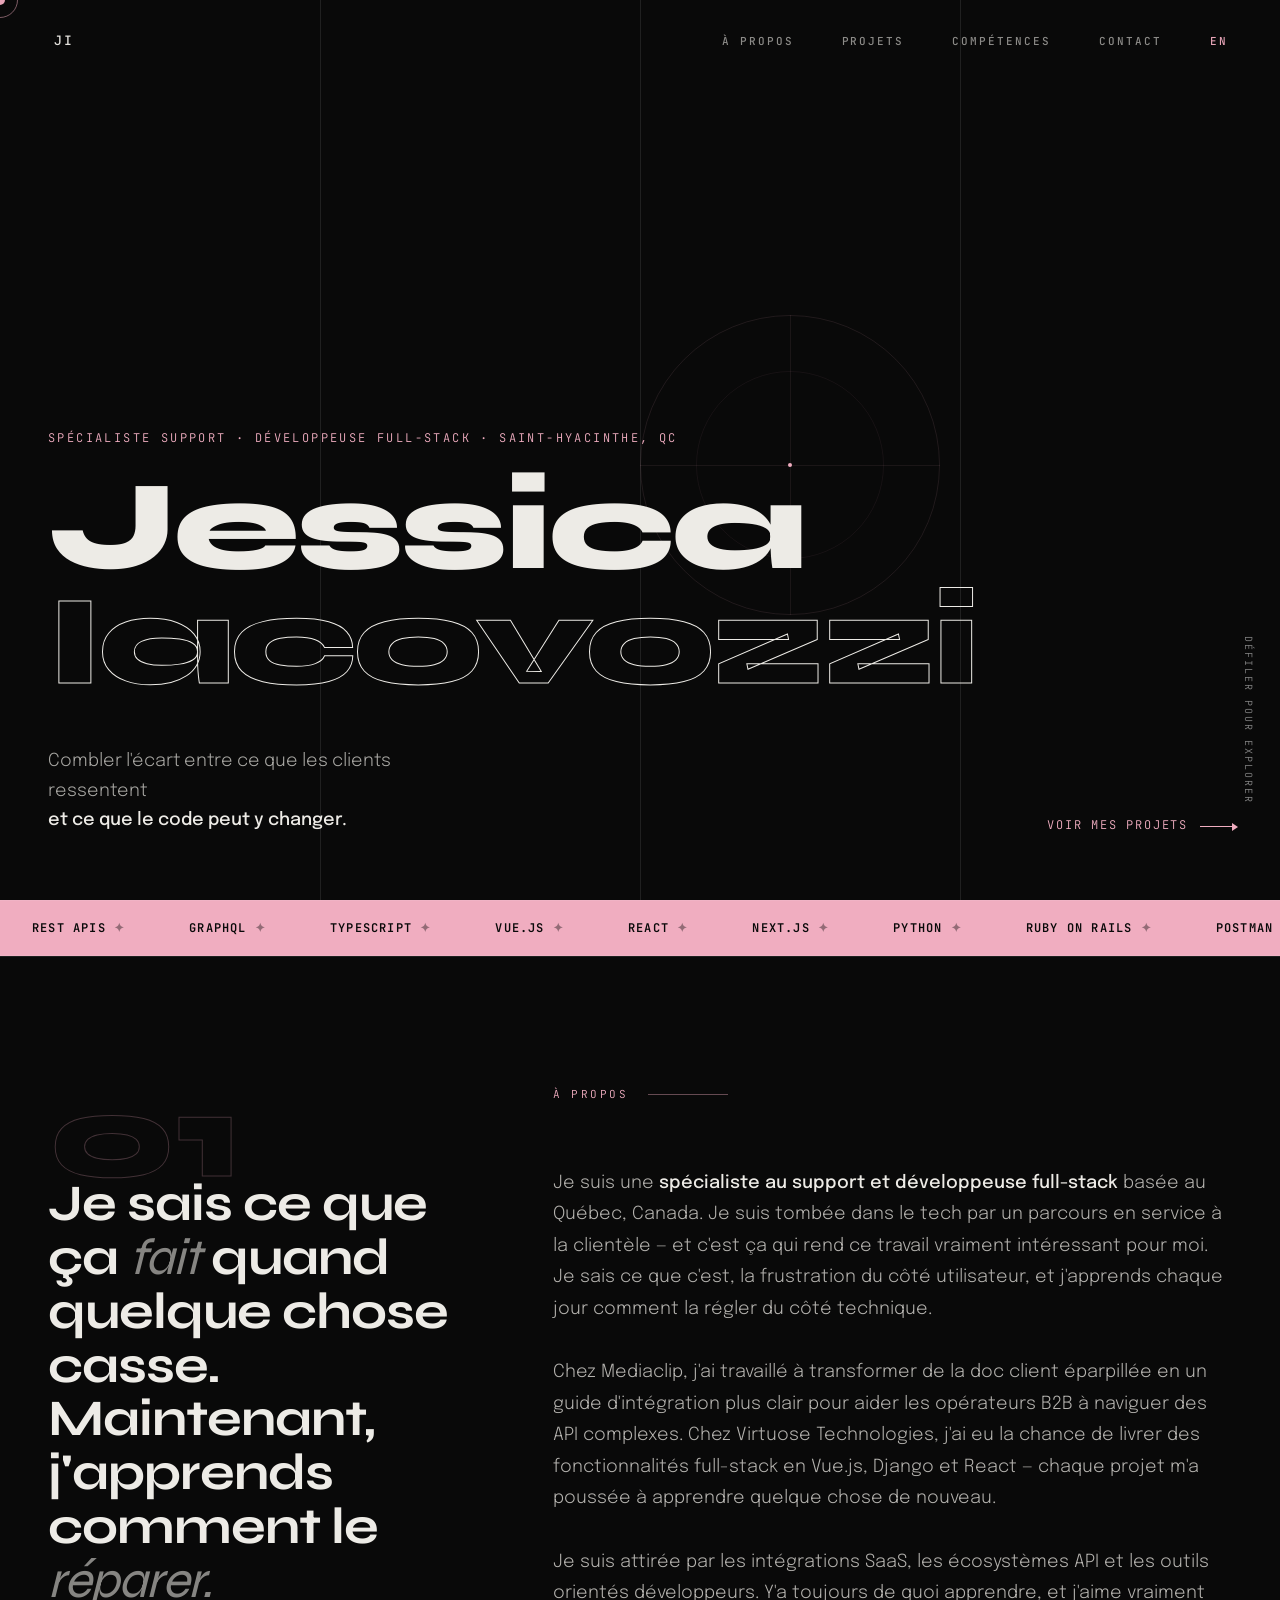
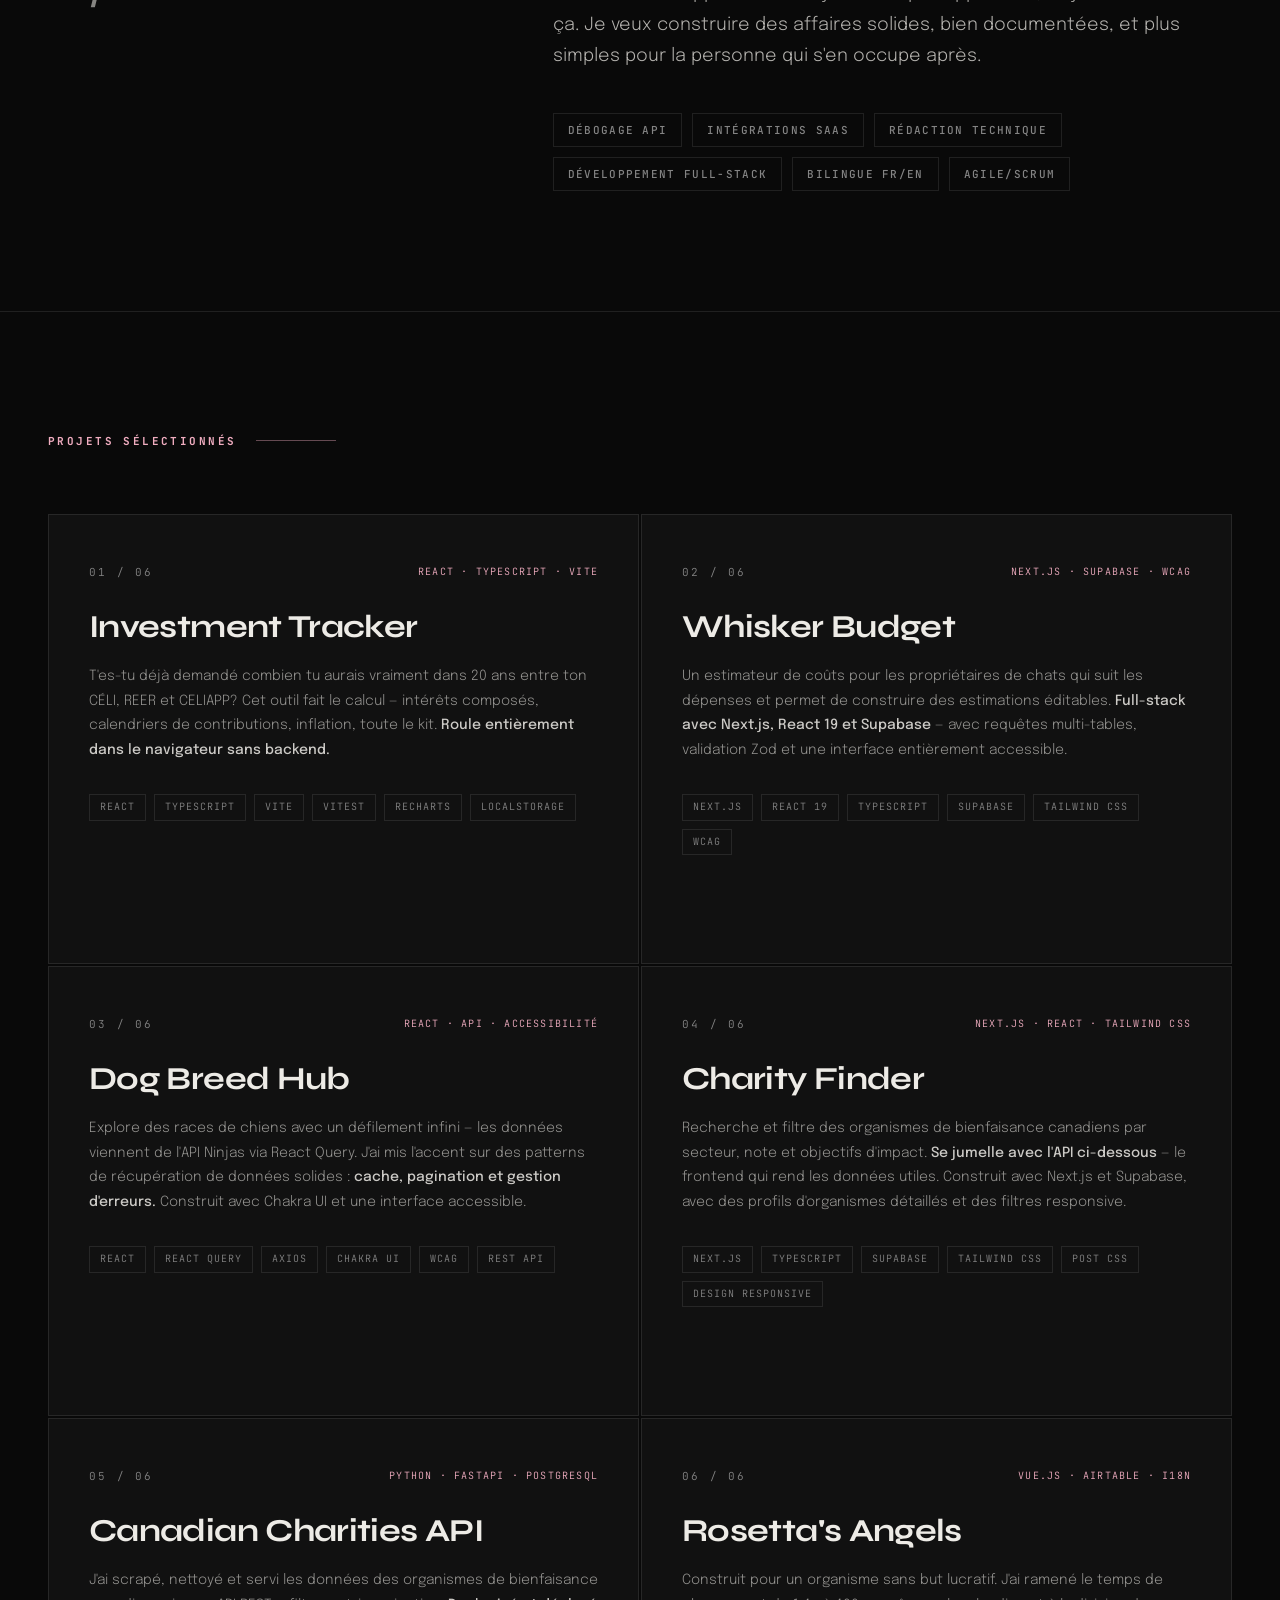
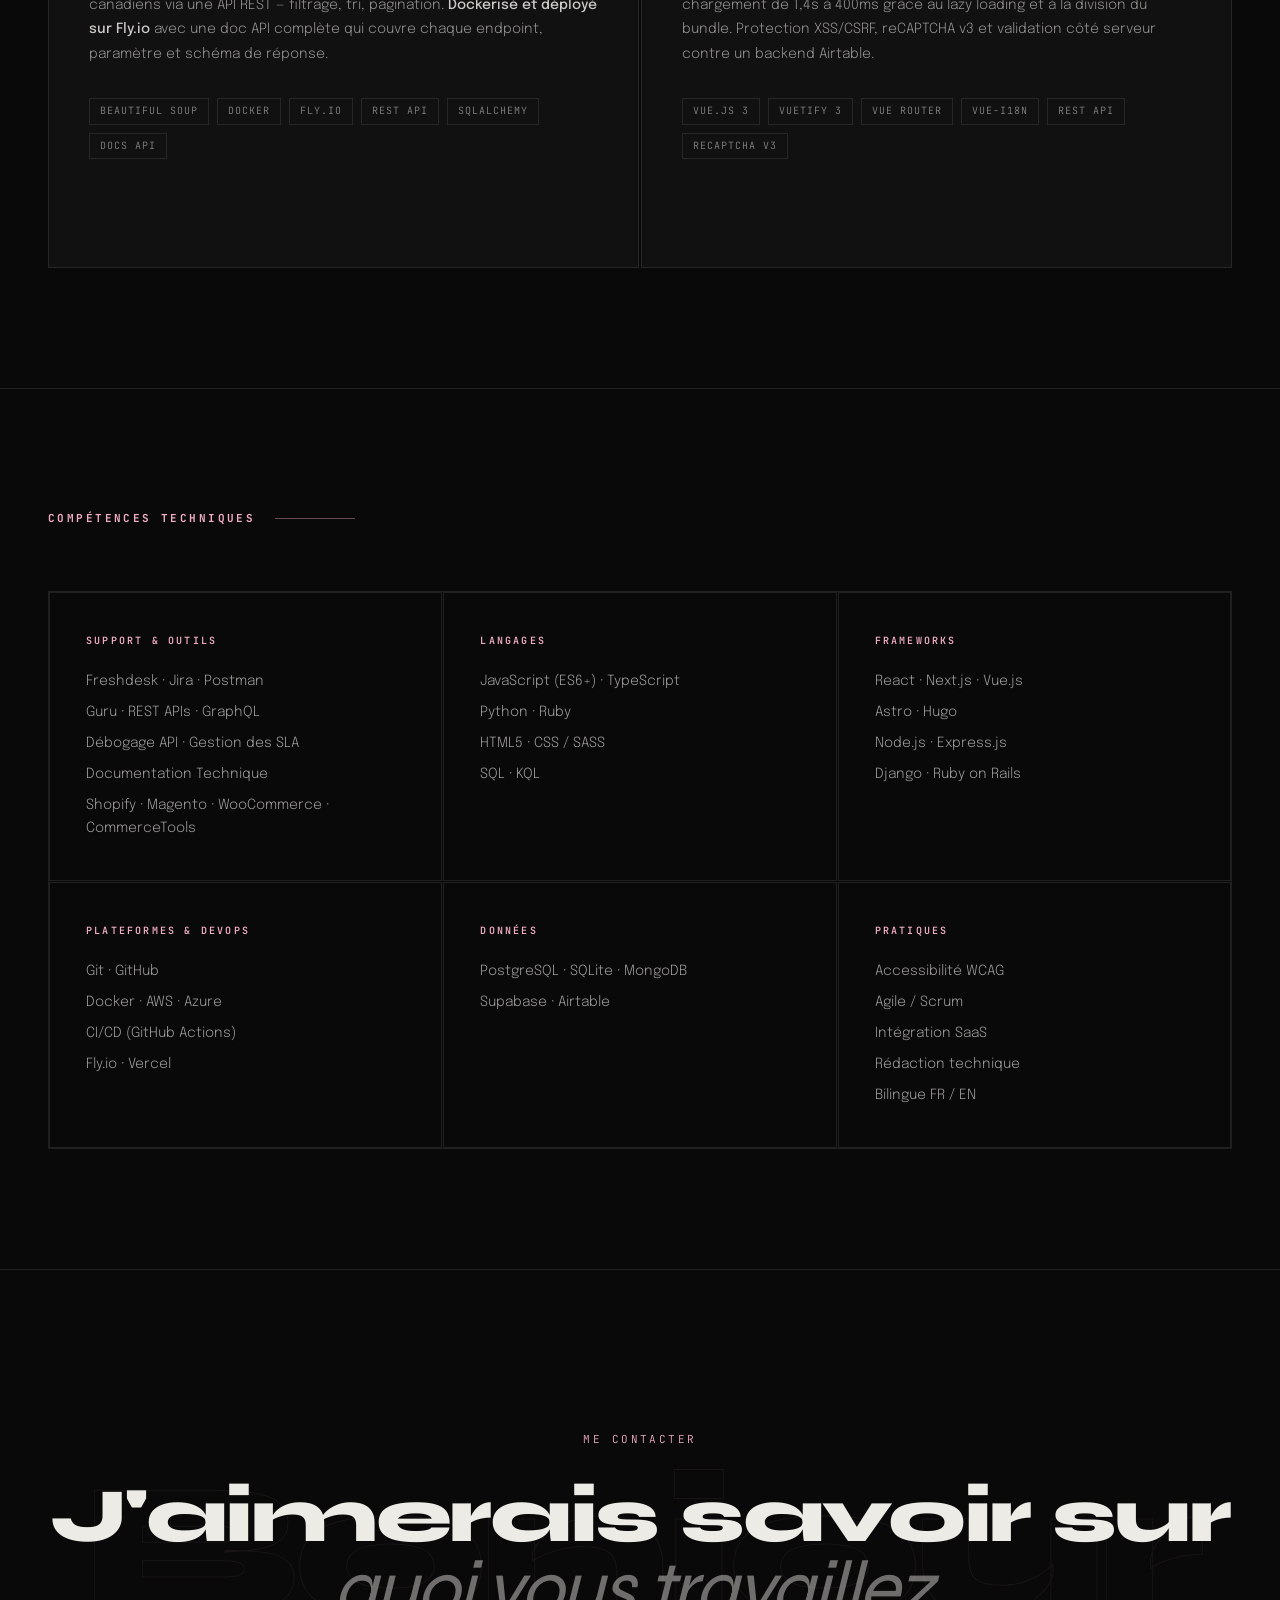
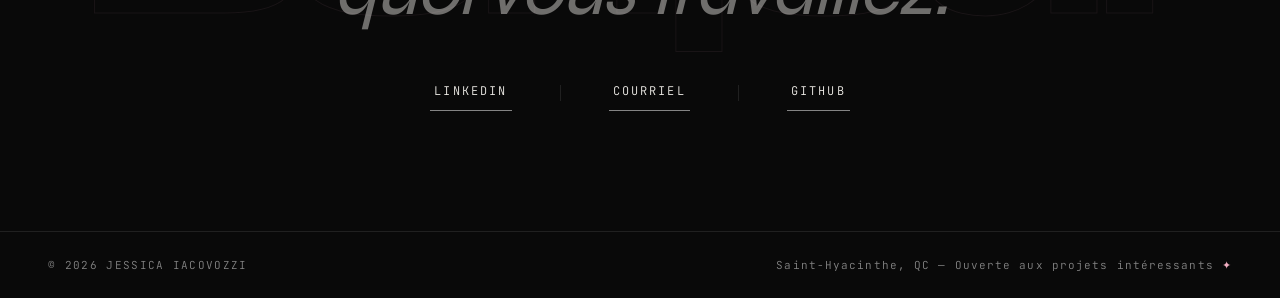
==== commit 8d89bef9: "Add frameworks to tech skills section" ====
--- a/fr/index.html
+++ b/fr/index.html
@@ -518,6 +518,7 @@
             <p class="skill-group-label">Frameworks</p>
             <ul class="skill-list">
               <li>React · Next.js · Vue.js</li>
+              <li>Astro · Hugo</li>
               <li>Node.js · Express.js</li>
               <li>Django · Ruby on Rails</li>
             </ul>
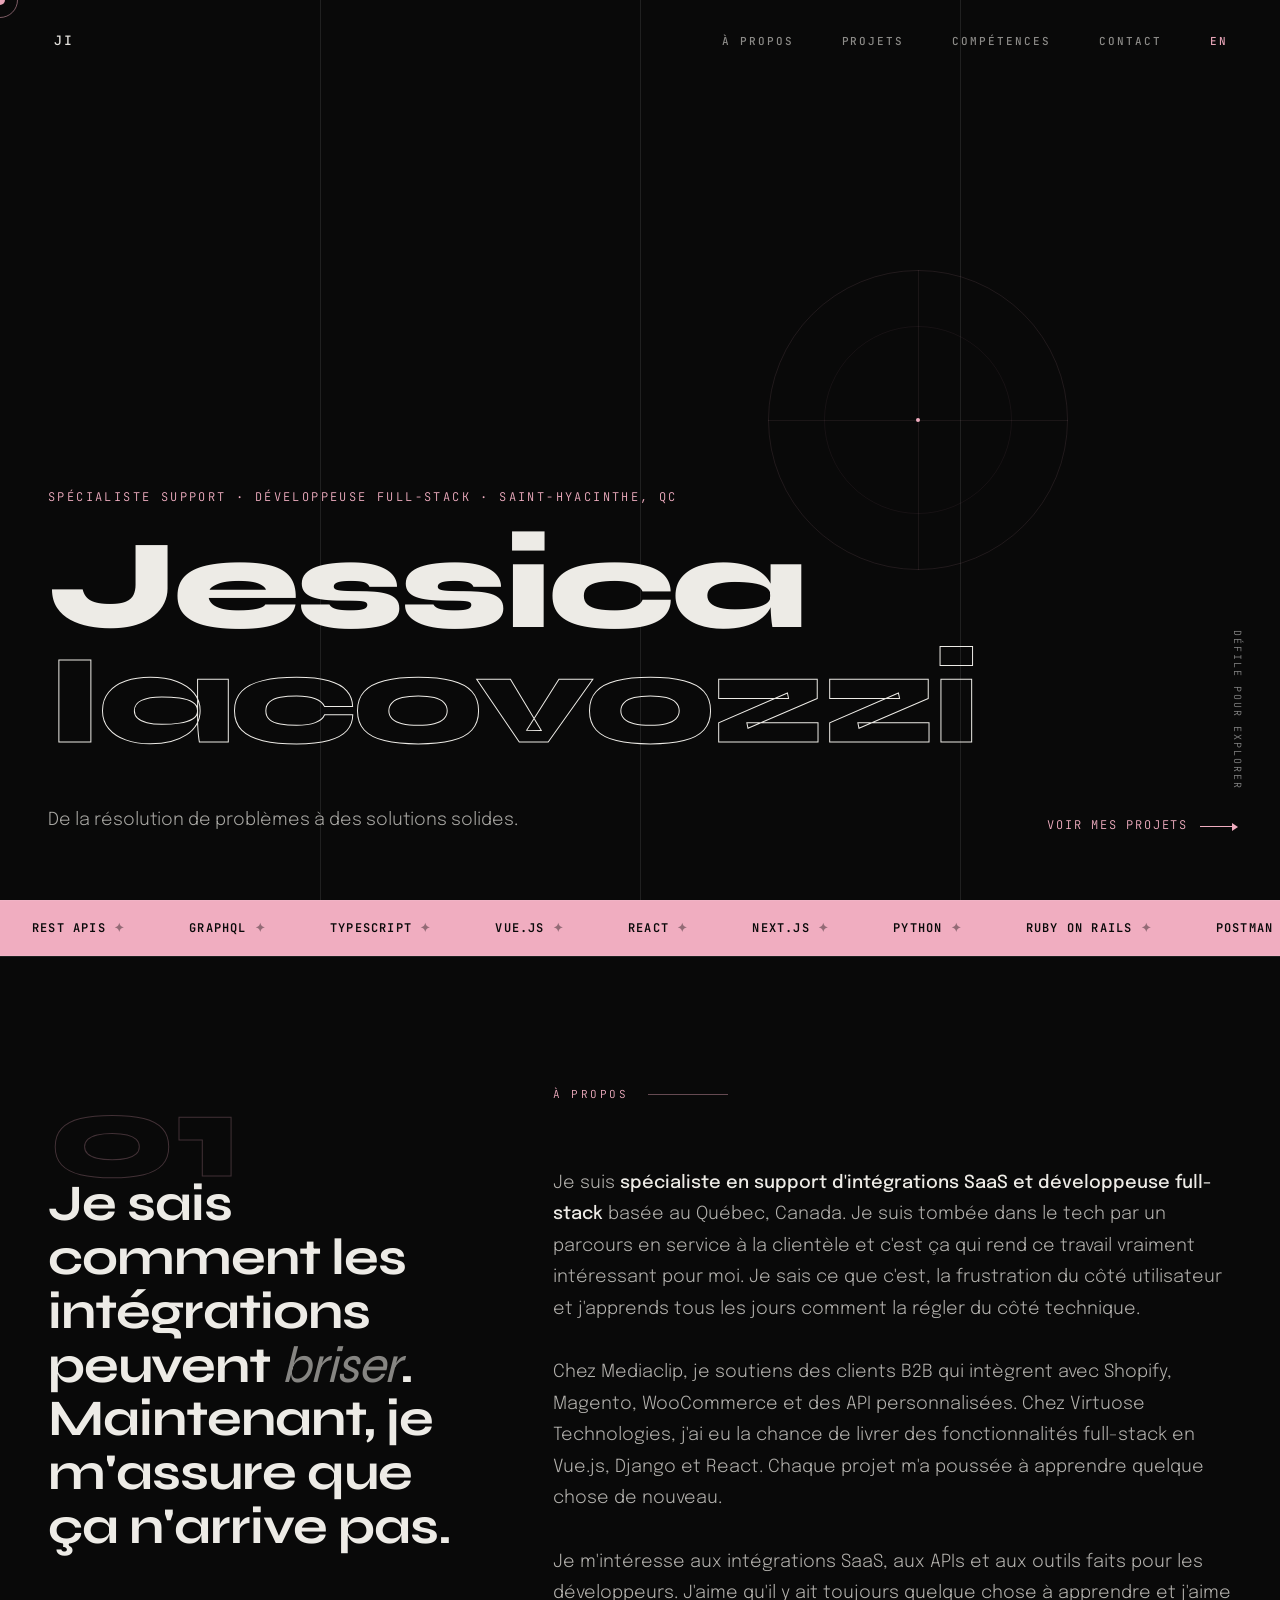
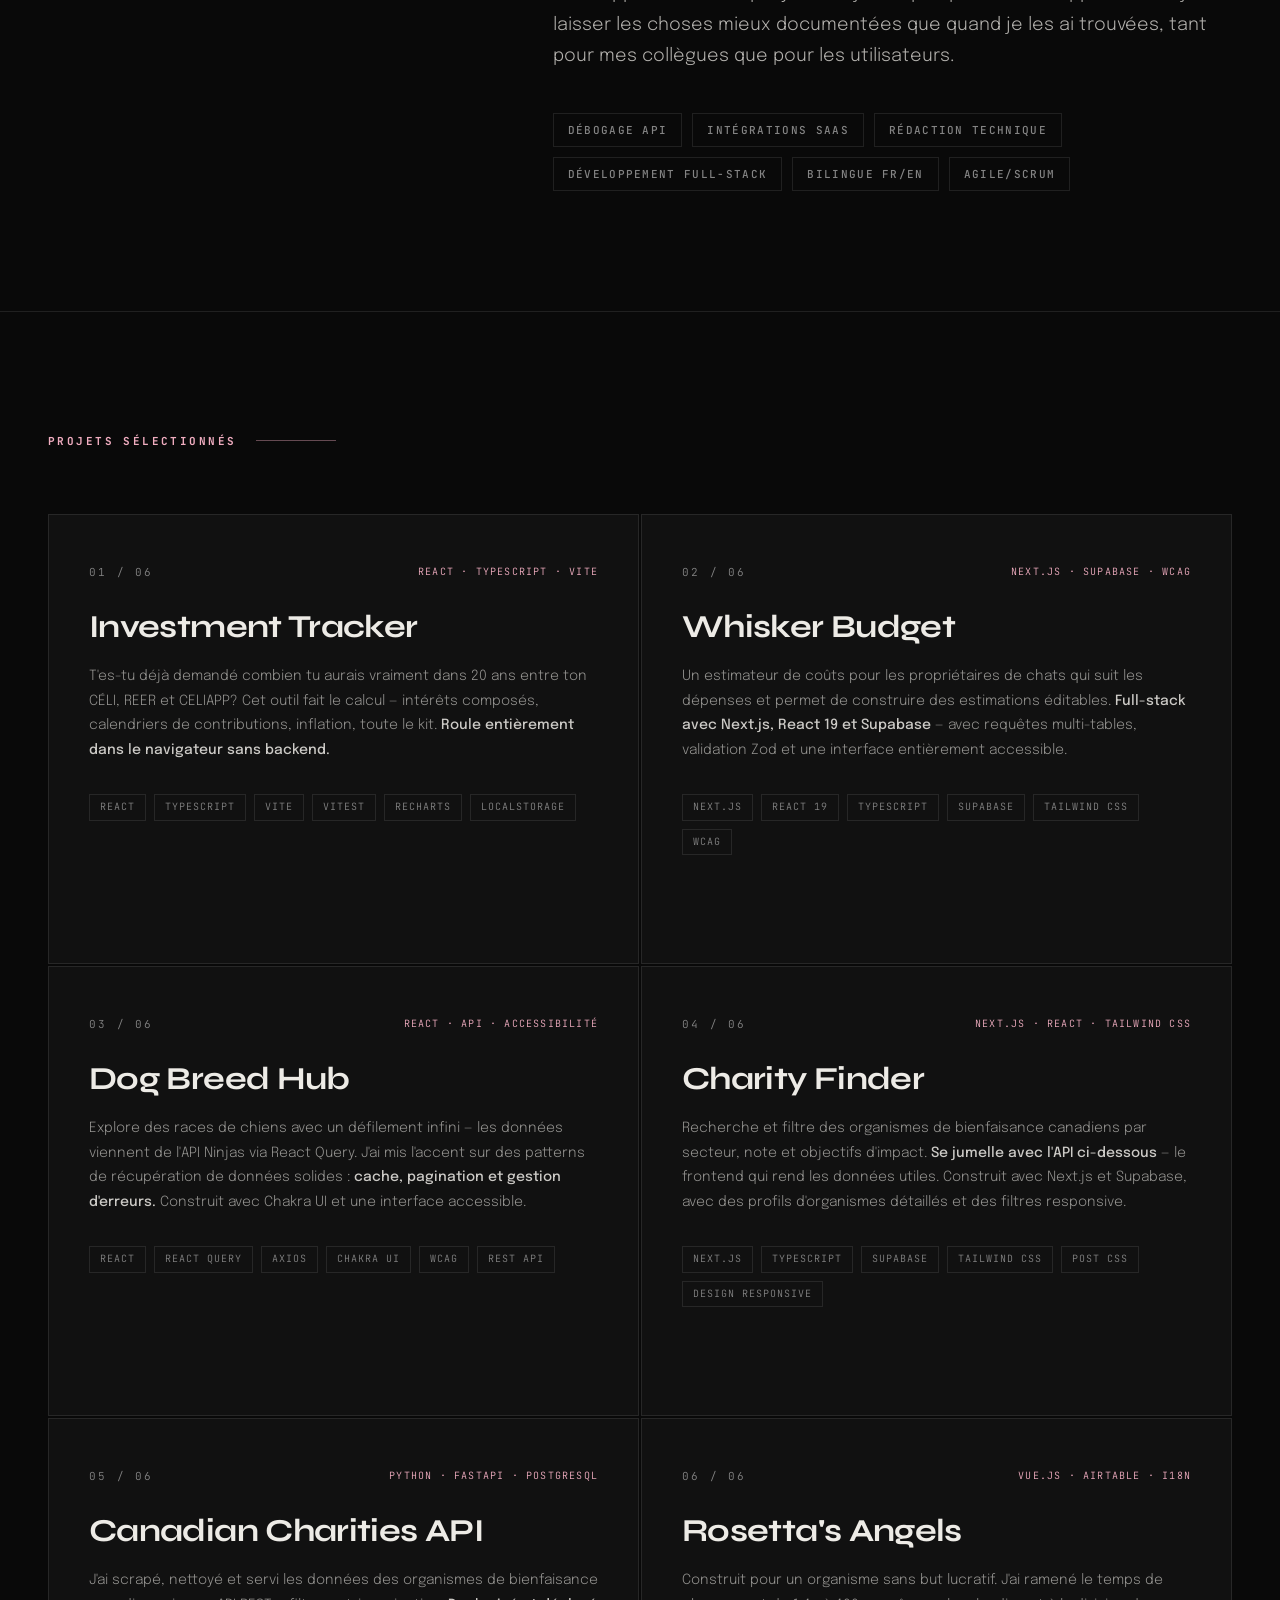
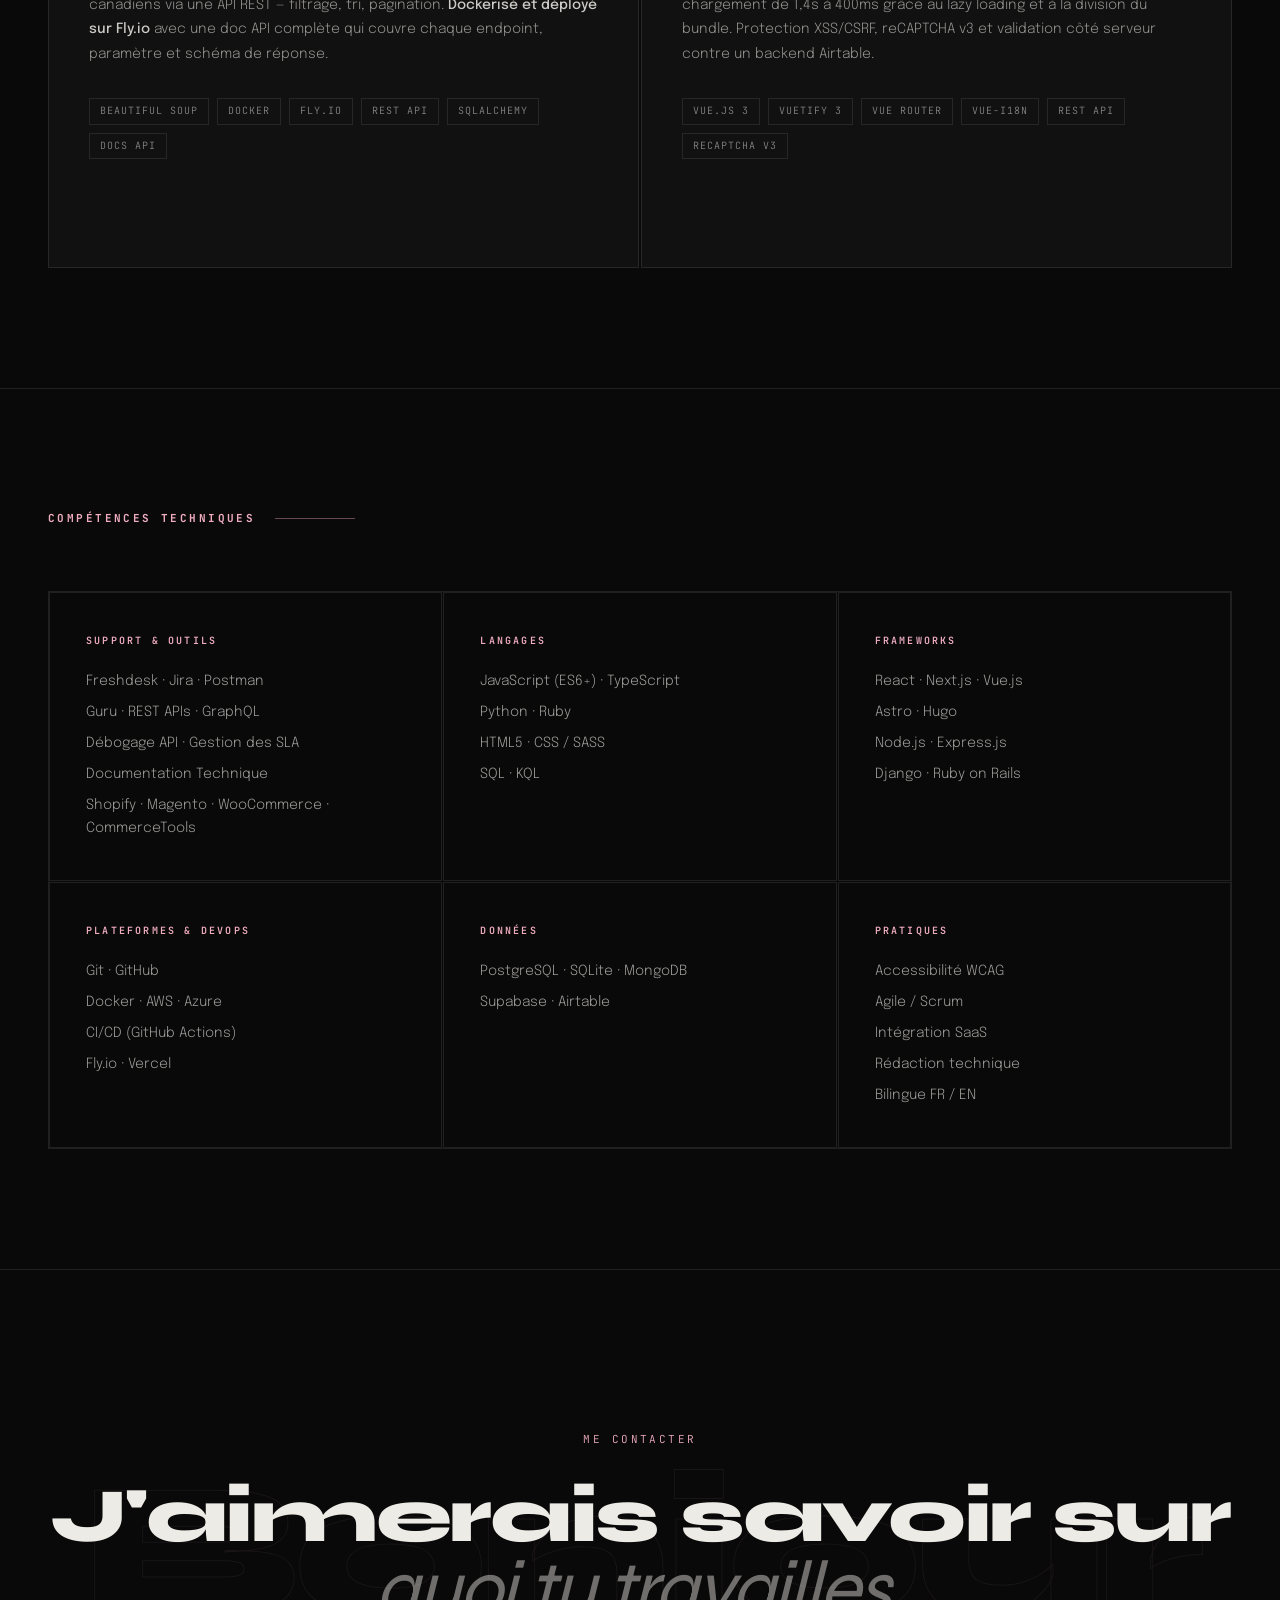
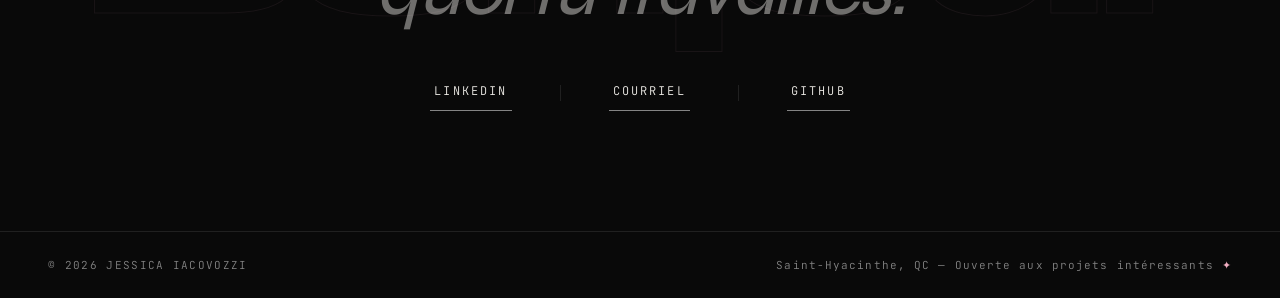
==== commit 91249b95: "Refine hero positioning, update role descriptions to emphasize integration support expertise, and im" ====
--- a/fr/index.html
+++ b/fr/index.html
@@ -8,7 +8,7 @@
     </title>
     <meta
       name="description"
-      content="Spécialiste support et développeuse full-stack basée à Saint-Hyacinthe. Un parcours en service client, une boîte à outils technique qui grandit, et une passion pour comprendre comment ça marche."
+      content="Spécialiste support et développeuse full-stack basée à Saint-Hyacinthe. Un parcours en service client, une boîte à outils technique qui grandit et une passion pour comprendre comment ça marche."
     />
     <link rel="alternate" hreflang="en" href="../" />
     <link rel="alternate" hreflang="fr" href="./" />
@@ -67,15 +67,14 @@
         </h1>
         <div class="hero-meta">
           <p class="hero-role">
-            Combler l'écart entre ce que les clients ressentent<br />
-            <strong>et ce que le code peut y changer.</strong>
+            De la résolution de problèmes à des solutions solides.
           </p>
           <a href="#projects" class="hero-cta">
             Voir mes projets
             <span class="hero-cta-arrow"></span>
           </a>
         </div>
-        <p class="hero-scroll-hint">Défiler pour explorer</p>
+        <p class="hero-scroll-hint">Défile pour explorer</p>
       </section>
 
       <!-- Marquee -->
@@ -174,34 +173,27 @@
         <div class="about-left reveal">
           <div class="about-number">01</div>
           <h2 class="about-heading">
-            Je sais ce que ça <em>fait</em> quand quelque chose casse.
-            Maintenant, j'apprends comment le <em>réparer.</em>
+            Je sais comment les intégrations peuvent <em>briser</em>.
+            Maintenant, je m'assure que ça n'arrive pas.
           </h2>
         </div>
         <div class="about-right reveal reveal-delay-2">
           <div class="section-label">À propos</div>
           <p class="about-text">
-            Je suis une
-            <strong>spécialiste au support et développeuse full-stack</strong>
+            Je suis
+            <strong>spécialiste en support d'intégrations SaaS et développeuse full-stack</strong>
             basée au Québec, Canada. Je suis tombée dans le tech par un parcours
-            en service à la clientèle — et c'est ça qui rend ce travail vraiment
+            en service à la clientèle et c'est ça qui rend ce travail vraiment
             intéressant pour moi. Je sais ce que c'est, la frustration du côté
-            utilisateur, et j'apprends chaque jour comment la régler du côté
+            utilisateur et j'apprends tous les jours comment la régler du côté
             technique.
           </p>
           <p class="about-text">
-            Chez Mediaclip, j'ai travaillé à transformer de la doc client
-            éparpillée en un guide d'intégration plus clair pour aider les
-            opérateurs B2B à naviguer des API complexes. Chez Virtuose
-            Technologies, j'ai eu la chance de livrer des fonctionnalités
-            full-stack en Vue.js, Django et React — chaque projet m'a poussée à
-            apprendre quelque chose de nouveau.
+            Chez Mediaclip, je soutiens des clients B2B qui intègrent avec Shopify, Magento, WooCommerce et des API personnalisées. Chez Virtuose Technologies, j'ai eu la chance de livrer des fonctionnalités full-stack en Vue.js, Django et React. Chaque projet m'a poussée à apprendre quelque chose de nouveau.
           </p>
           <p class="about-text">
-            Je suis attirée par les intégrations SaaS, les écosystèmes API et
-            les outils orientés développeurs. Y'a toujours de quoi apprendre, et
-            j'aime vraiment ça. Je veux construire des affaires solides, bien
-            documentées, et plus simples pour la personne qui s'en occupe après.
+            Je m'intéresse aux intégrations SaaS, aux APIs et
+            aux outils faits pour les développeurs. J'aime qu'il y ait toujours quelque chose à apprendre et j'aime laisser les choses mieux documentées que quand je les ai trouvées, tant pour mes collègues que pour les utilisateurs.
           </p>
           <ul class="about-tags">
             <li class="tag">Débogage API</li>
@@ -558,7 +550,7 @@
         <span class="contact-label reveal">Me contacter</span>
         <h2 class="contact-heading reveal reveal-delay-1">
           J'aimerais savoir sur<br />
-          <em>quoi vous travaillez.</em>
+          <em>quoi tu travailles.</em>
         </h2>
         <div class="contact-links reveal reveal-delay-2">
           <a
--- a/assets/css/style.css
+++ b/assets/css/style.css
@@ -254,7 +254,7 @@
   font-family: var(--font-body);
   font-size: clamp(14px, 1.4vw, 18px);
   font-weight: 300;
-  max-width: 420px;
+  max-width: 500px;
   color: rgba(237, 235, 230, 0.7);
 }
 .hero-role strong {
@@ -297,8 +297,8 @@
 
 .hero-scroll-hint {
   position: absolute;
-  right: 24px;
-  bottom: 96px;
+  right: 35px;
+  bottom: 110px;
   font-family: var(--font-mono);
   font-size: 10px;
   letter-spacing: 0.2em;
@@ -311,8 +311,8 @@
 /* ── HERO VISUAL ── */
 .hero-visual {
   position: absolute;
-  top: 35%;
-  left: 50%;
+  top: 30%;
+  left: 60%;
   transform: translate(-50%, -50%);
   width: 300px;
   height: 300px;
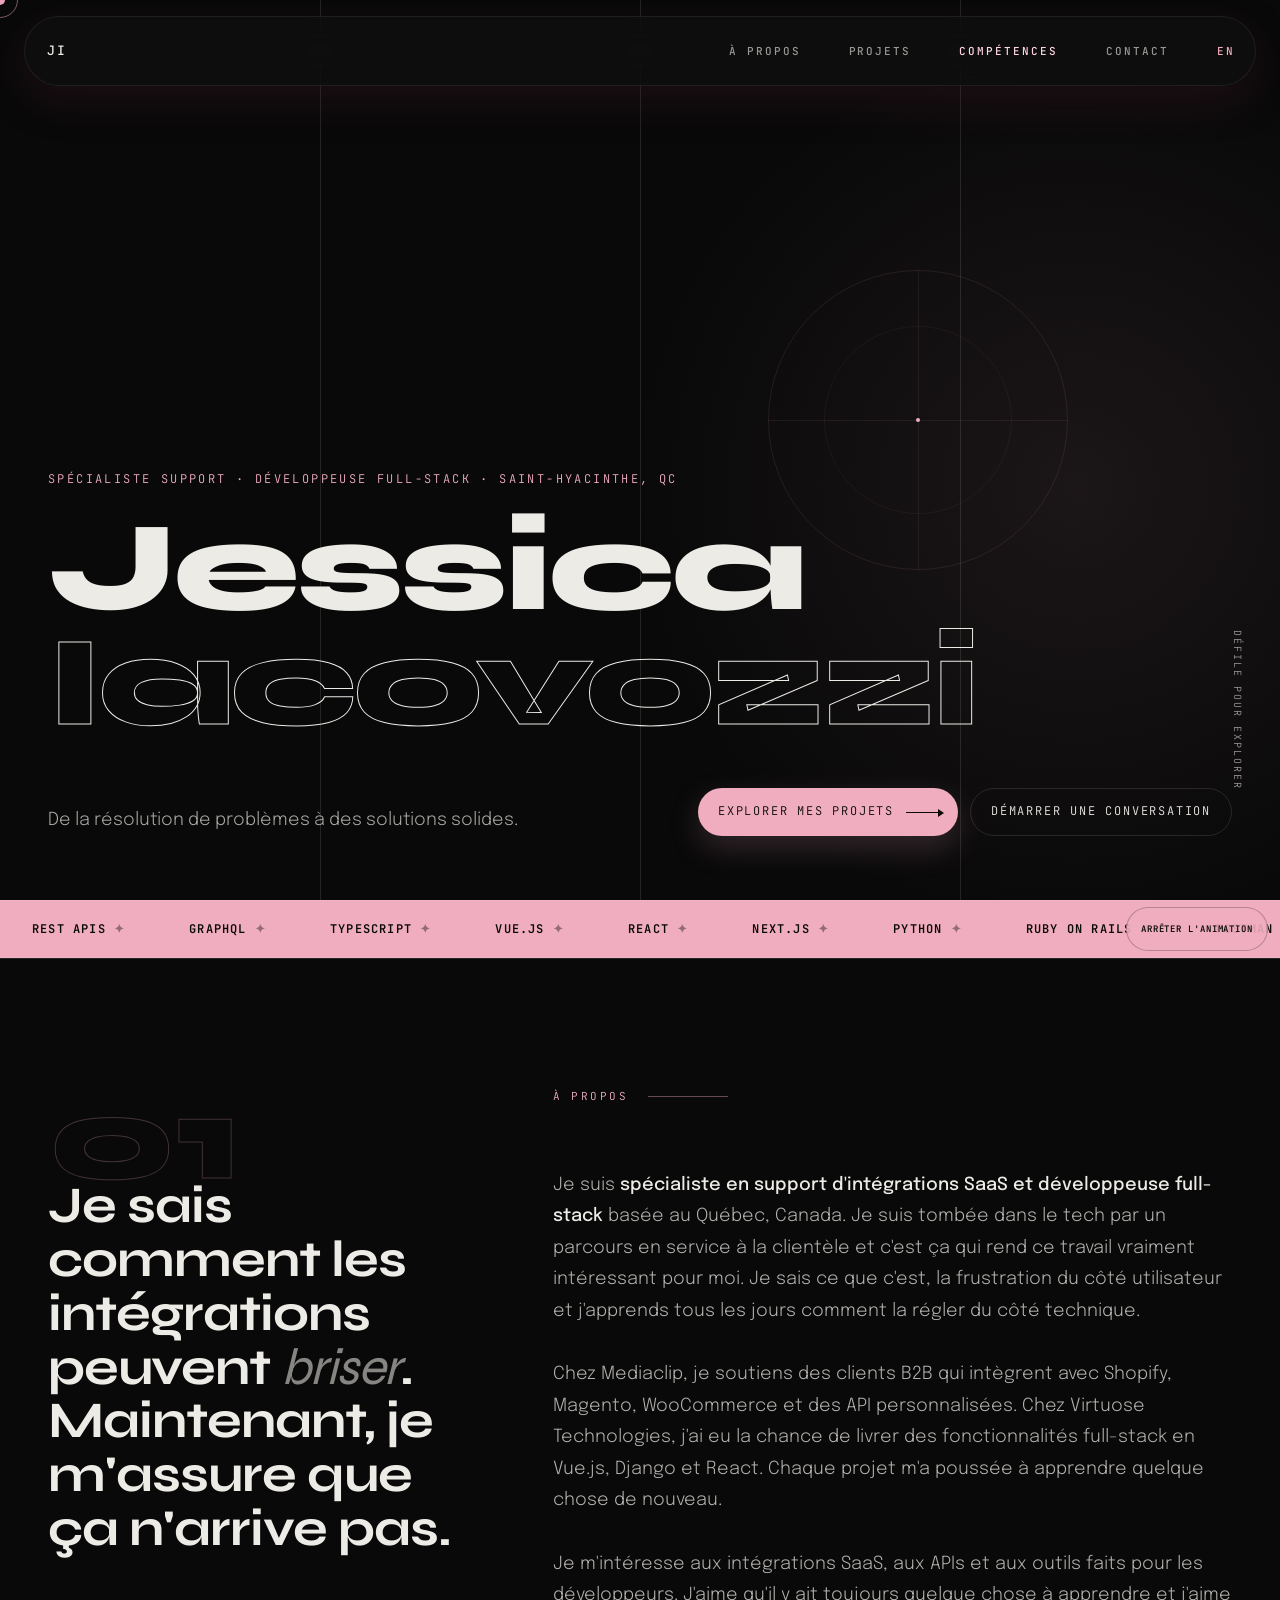
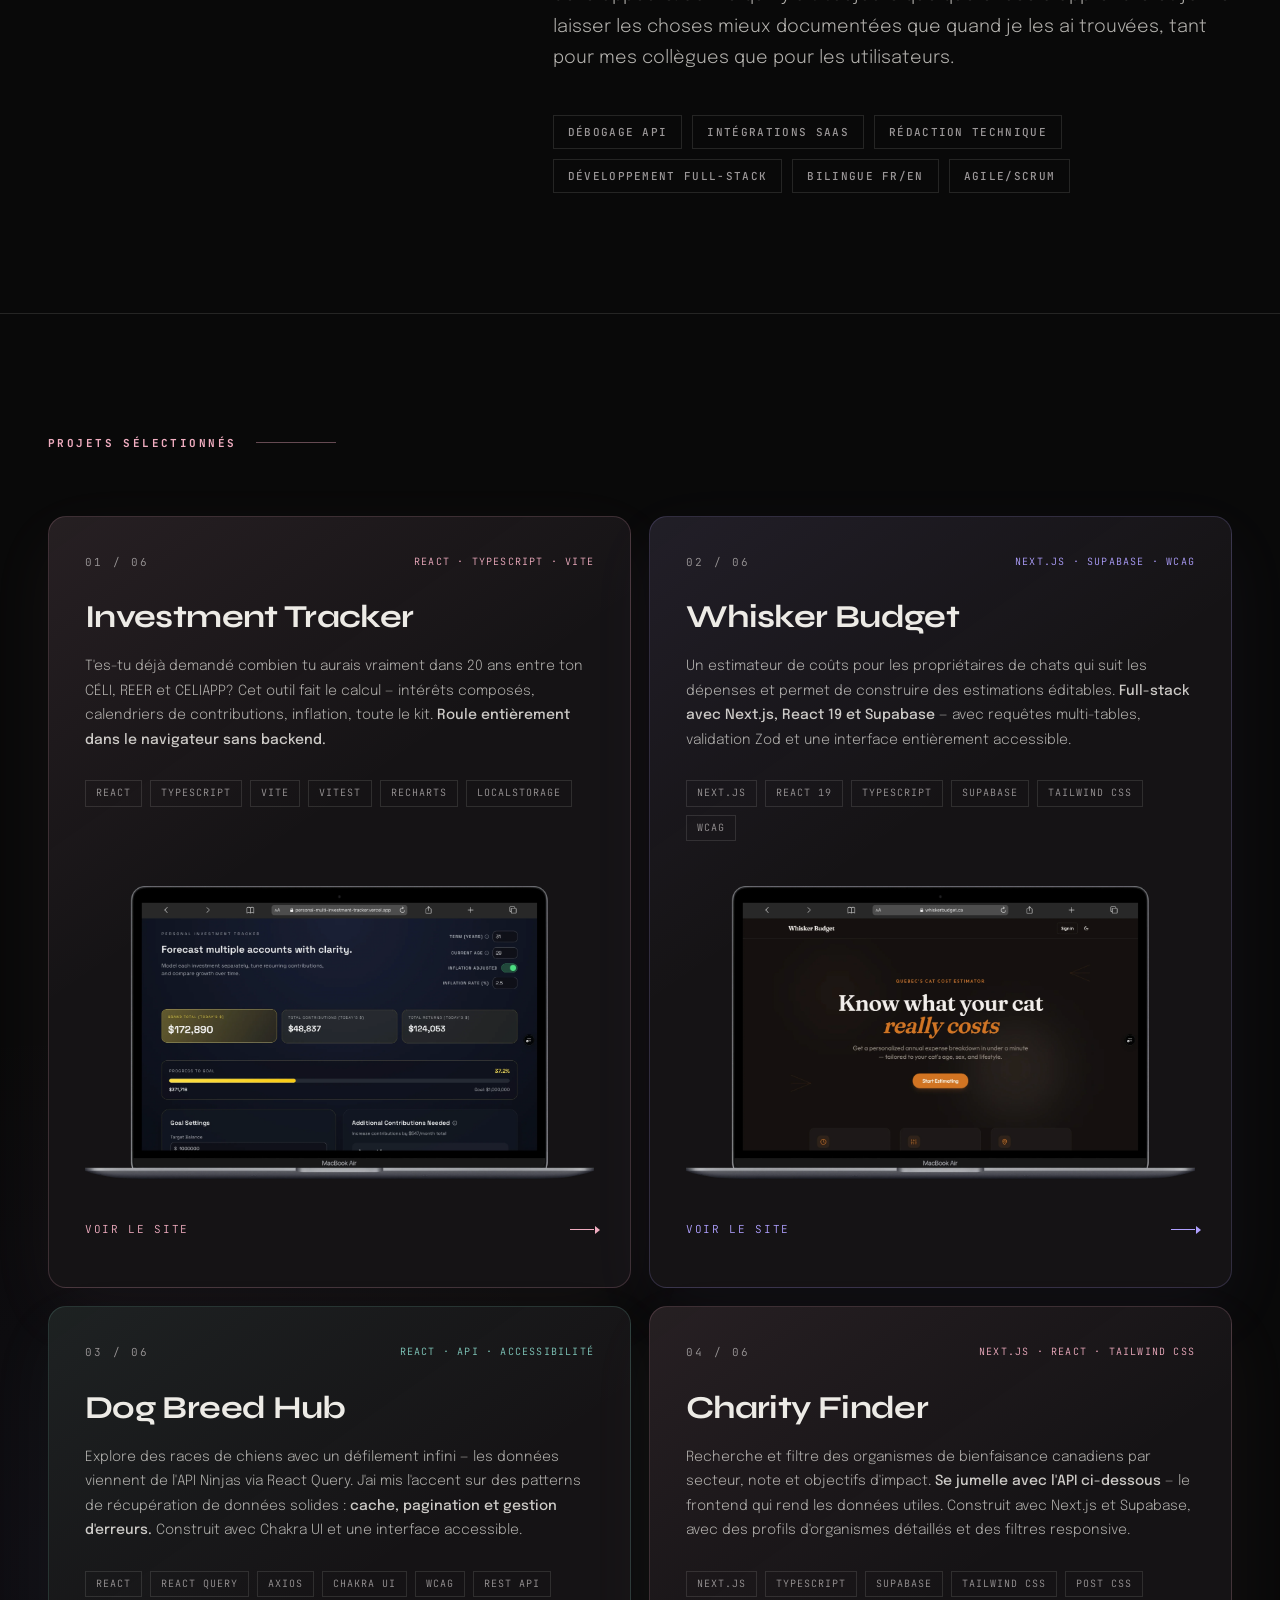
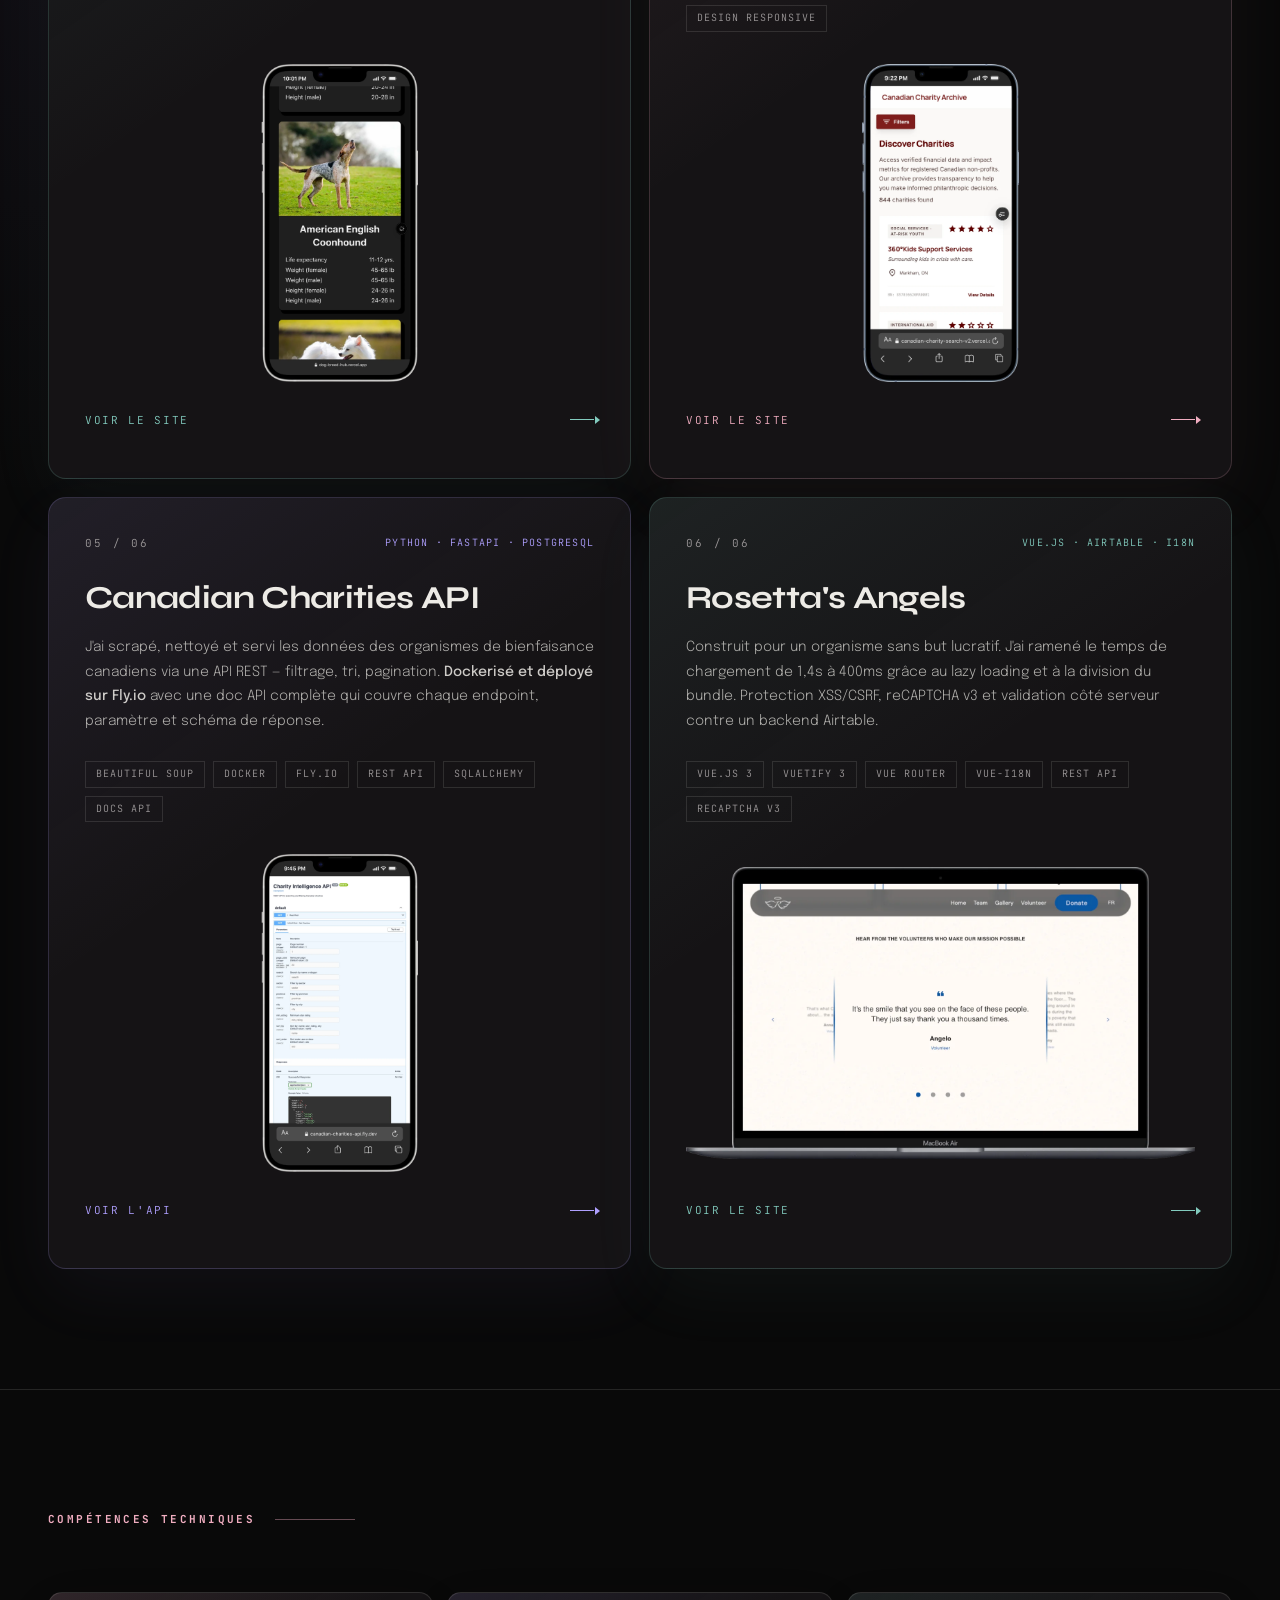
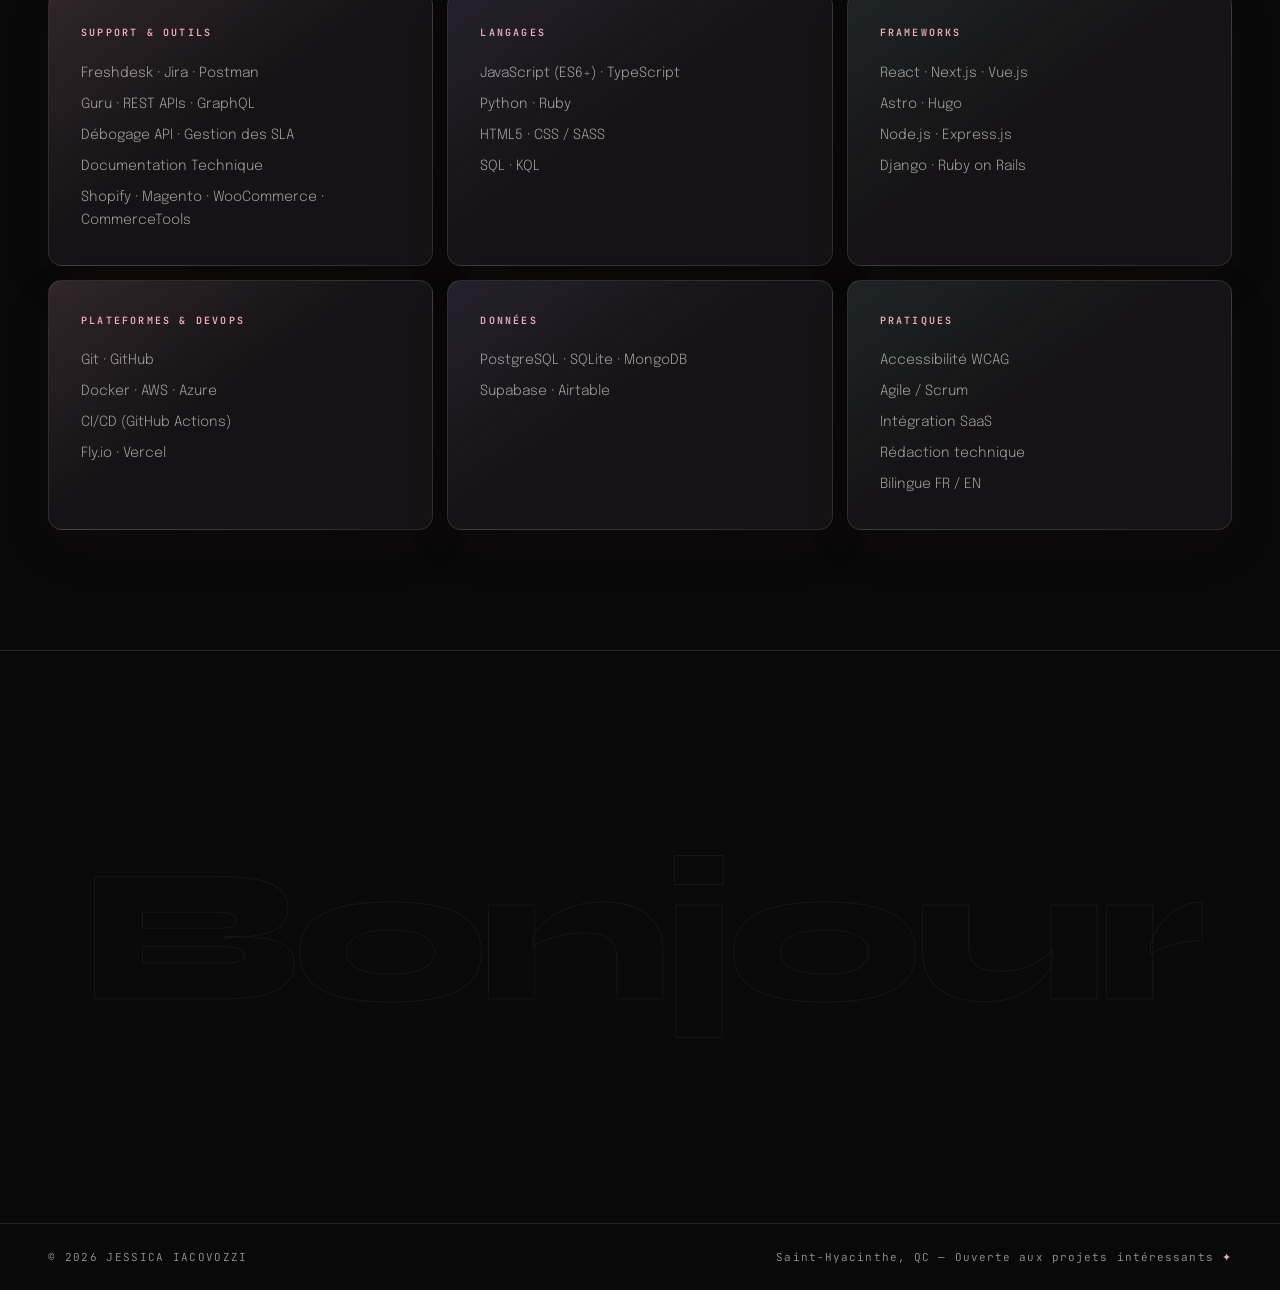
==== commit c1762e9f: "Refine UI with new design system, enhanced navigation, and improved project cards with gradient acce" ====
--- a/fr/index.html
+++ b/fr/index.html
@@ -10,6 +10,20 @@
       name="description"
       content="Spécialiste support et développeuse full-stack basée à Saint-Hyacinthe. Un parcours en service client, une boîte à outils technique qui grandit et une passion pour comprendre comment ça marche."
     />
+
+    <meta property="og:url" content="https://jessicaiacovozzi.ca/fr/">
+    <meta property="og:type" content="website">
+    <meta property="og:title" content="Jessica Iacovozzi — Spécialiste Support & Développeuse Full-Stack">
+    <meta property="og:description" content="Spécialiste support et développeuse full-stack basée à Saint-Hyacinthe. Un parcours en service client, une boîte à outils technique qui grandit et une passion pour comprendre comment ça marche.">
+    <meta property="og:image" content="../assets/images/og-image.png">
+
+    <meta name="twitter:card" content="summary_large_image">
+    <meta property="twitter:domain" content="jessicaiacovozzi.ca">
+    <meta property="twitter:url" content="https://jessicaiacovozzi.ca/fr/">
+    <meta name="twitter:title" content="Jessica Iacovozzi — Spécialiste Support & Développeuse Full-Stack">
+    <meta name="twitter:description" content="Spécialiste support et développeuse full-stack basée à Saint-Hyacinthe. Un parcours en service client, une boîte à outils technique qui grandit et une passion pour comprendre comment ça marche.">
+    <meta name="twitter:image" content="../assets/images/og-image.png">
+
     <link rel="alternate" hreflang="en" href="../" />
     <link rel="alternate" hreflang="fr" href="./" />
     <link
@@ -66,19 +80,27 @@
           <span class="hero-name-line">Iacovozzi</span>
         </h1>
         <div class="hero-meta">
-          <p class="hero-role">
-            De la résolution de problèmes à des solutions solides.
-          </p>
-          <a href="#projects" class="hero-cta">
-            Voir mes projets
-            <span class="hero-cta-arrow"></span>
-          </a>
+          <div class="hero-intro">
+            <p class="hero-role">
+              De la résolution de problèmes à des solutions solides.
+            </p>
+          </div>
+          <div class="hero-actions">
+            <a href="#projects" class="hero-cta hero-cta--primary">
+              Explorer mes projets
+              <span class="hero-cta-arrow"></span>
+            </a>
+            <a href="#contact" class="hero-cta hero-cta--secondary">Démarrer une conversation</a>
+          </div>
         </div>
         <p class="hero-scroll-hint">Défile pour explorer</p>
       </section>
 
       <!-- Marquee -->
       <div class="marquee-wrap">
+        <button class="marquee-toggle" type="button" aria-pressed="false">
+          Arrêter l'animation
+        </button>
         <div class="marquee-track" aria-hidden="true">
           <span class="marquee-item"
             >REST APIs <span class="marquee-dot">✦</span></span
@@ -208,7 +230,9 @@
 
       <!-- Projects -->
       <section id="projects">
-        <h2 class="section-label reveal">Projets sélectionnés</h2>
+        <div class="section-heading reveal">
+          <h2 class="section-label">Projets sélectionnés</h2>
+        </div>
         <div class="projects-grid">
           <div class="project-card reveal">
             <div class="project-num">
@@ -289,7 +313,7 @@
                 />
               </picture>
               <a
-                href="https://whiskerbudget.ca/"
+                href="https://cat-cost-estimator.vercel.app/"
                 class="project-mockup-cta"
                 target="_blank"
                 rel="noopener"
@@ -460,10 +484,6 @@
             </ul>
             <div class="project-mockup">
               <picture class="project-mockup-picture">
-                <source
-                  media="(max-width: 600px)"
-                  srcset="../assets/images/rosettas_angels_mobile.webp"
-                />
                 <img
                   src="../assets/images/rosettas_angels_desktop.webp"
                   alt="Capture d'écran du site Rosetta's Angels"
@@ -485,7 +505,9 @@
 
       <!-- Skills -->
       <section id="skills">
-        <h2 class="section-label reveal">Compétences techniques</h2>
+        <div class="section-heading reveal">
+          <h2 class="section-label">Compétences techniques</h2>
+        </div>
         <div class="skills-grid reveal">
           <div class="skill-group">
             <p class="skill-group-label">Support &amp; Outils</p>
--- a/assets/css/style.css
+++ b/assets/css/style.css
@@ -9,11 +9,15 @@
 :root {
   --bg: #090909;
   --bg2: #111111;
+  --surface: #151315;
+  --surface-raised: #1b1719;
   --text: #edebe6;
-  --muted: #848484;
+  --muted: #9b9798;
   --accent: #f0adc0;
+  --accent-bright: #ffd5e1;
   --accent-dim: rgba(240, 173, 192, 0.12);
-  --border: rgba(237, 235, 230, 0.1);
+  --border: rgba(237, 235, 230, 0.12);
+  --shadow: rgba(75, 29, 44, 0.28);
   --font-display: "Syne", sans-serif;
   --font-body: "Epilogue", sans-serif;
   --font-mono: "JetBrains Mono", monospace;
@@ -21,12 +25,15 @@
 
 html {
   scroll-behavior: smooth;
-  scroll-padding-top: 80px;
+  scroll-padding-top: 96px;
   overflow-x: hidden;
 }
 
 body {
-  background: var(--bg);
+  background:
+    radial-gradient(circle at 84% 8%, rgba(240, 173, 192, 0.08), transparent 28rem),
+    radial-gradient(circle at 5% 52%, rgba(147, 112, 219, 0.05), transparent 34rem),
+    var(--bg);
   color: var(--text);
   font-family: var(--font-body);
   font-weight: 300;
@@ -96,6 +103,9 @@
   width: 36px;
   height: 36px;
 }
+.cursor.card-hover {
+  mix-blend-mode: normal;
+}
 .cursor-ring {
   position: fixed;
   top: 0;
@@ -107,36 +117,40 @@
   pointer-events: none;
   z-index: 9998;
   transform: translate(-50%, -50%);
-  transition: transform 0.18s ease;
+  transition: transform 0.18s ease, border-color 0.2s;
 }
 
 /* ── NAV ── */
 nav {
   position: fixed;
-  top: 0;
-  left: 0;
-  right: 0;
+  top: 16px;
+  left: 24px;
+  right: 24px;
   z-index: 100;
   display: flex;
   align-items: center;
   justify-content: space-between;
-  padding: 24px 48px;
-  mix-blend-mode: difference;
+  max-width: 1440px;
+  margin: 0 auto;
+  padding: 12px 16px;
+  background: rgba(17, 17, 17, 0.6);
+  backdrop-filter: blur(18px);
+  -webkit-backdrop-filter: blur(18px);
+  border: 1px solid rgba(237, 235, 230, 0.08);
+  border-radius: 999px;
+  box-shadow: 0 14px 42px var(--shadow);
   transition:
     background 0.35s ease,
-    backdrop-filter 0.35s ease,
-    -webkit-backdrop-filter 0.35s ease,
-    padding 0.35s ease,
-    border-color 0.35s ease;
+    border-color 0.35s ease,
+    transform 0.35s ease;
 }
 nav.scrolled,
 nav.menu-open {
-  mix-blend-mode: normal;
-  background: rgba(9, 9, 9, 0.75);
-  backdrop-filter: blur(16px);
-  -webkit-backdrop-filter: blur(16px);
-  border-bottom: 1px solid var(--border);
-  padding: 16px 48px;
+  background: rgba(9, 9, 9, 0.88);
+  border-color: rgba(240, 173, 192, 0.2);
+}
+nav.scrolled {
+  transform: translateY(-6px);
 }
 .nav-logo {
   font-family: var(--font-mono);
@@ -155,6 +169,9 @@
   align-items: center;
 }
 .nav-links a {
+  display: inline-flex;
+  align-items: center;
+  min-height: 44px;
   font-family: var(--font-mono);
   font-size: 11px;
   font-weight: 500;
@@ -162,11 +179,15 @@
   text-transform: uppercase;
   color: var(--text);
   text-decoration: none;
-  opacity: 0.6;
+  opacity: 0.62;
   padding: 8px 4px;
-  transition: opacity 0.2s;
-}
-.nav-links a:hover {
+  transition:
+    color 0.2s,
+    opacity 0.2s;
+}
+.nav-links a:hover,
+.nav-links a[aria-current="location"] {
+  color: var(--accent-bright);
   opacity: 1;
 }
 .nav-lang {
@@ -261,6 +282,15 @@
   color: var(--text);
   font-weight: 500;
 }
+.hero-intro {
+  display: grid;
+  gap: 12px;
+}
+.hero-actions {
+  display: flex;
+  align-items: center;
+  gap: 12px;
+}
 .hero-cta {
   display: flex;
   align-items: center;
@@ -293,6 +323,31 @@
 }
 .hero-cta:hover .hero-cta-arrow {
   width: 48px;
+}
+.hero-cta--primary,
+.hero-cta--secondary {
+  min-height: 48px;
+  padding: 0 20px;
+  border-radius: 999px;
+}
+.hero-cta--primary {
+  color: var(--bg);
+  background: var(--accent);
+  box-shadow: 0 12px 32px rgba(240, 173, 192, 0.18);
+}
+.hero-cta--primary .hero-cta-arrow {
+  background: var(--bg);
+}
+.hero-cta--primary .hero-cta-arrow::after {
+  border-left-color: var(--bg);
+}
+.hero-cta--secondary {
+  color: var(--text);
+  border: 1px solid var(--border);
+}
+.hero-cta--secondary:hover {
+  color: var(--accent-bright);
+  border-color: rgba(240, 173, 192, 0.45);
 }
 
 .hero-scroll-hint {
@@ -362,7 +417,7 @@
   height: 4px;
   background: var(--accent);
   border-radius: 50%;
-  animation: heroPulse 2.8s ease-in-out infinite;
+  animation: heroPulse 2.8s ease-in-out;
 }
 @keyframes heroPulse {
   0%,
@@ -404,17 +459,40 @@
 
 /* ── MARQUEE ── */
 .marquee-wrap {
+  position: relative;
   border-top: 1px solid var(--border);
   border-bottom: 1px solid var(--border);
   background: var(--accent);
   overflow: hidden;
   white-space: nowrap;
-  padding: 14px 0;
+  padding: 15px 0;
+}
+.marquee-toggle {
+  position: absolute;
+  top: 50%;
+  right: 12px;
+  z-index: 2;
+  min-height: 44px;
+  padding: 0 14px;
+  transform: translateY(-50%);
+  border: 1px solid rgba(9, 9, 9, 0.25);
+  border-radius: 999px;
+  background: rgba(240, 173, 192, 0.9);
+  color: var(--bg);
+  font-family: var(--font-mono);
+  font-size: 9px;
+  font-weight: 600;
+  letter-spacing: 0.1em;
+  text-transform: uppercase;
+  cursor: pointer;
 }
 .marquee-track {
   display: inline-flex;
   gap: 0;
-  animation: marquee 22s linear infinite;
+  animation: marquee 30s linear infinite;
+}
+.marquee-wrap.is-paused .marquee-track {
+  animation-play-state: paused;
 }
 .marquee-item {
   font-family: var(--font-mono);
@@ -461,6 +539,16 @@
   height: 1px;
   background: var(--accent);
   opacity: 0.4;
+}
+.section-heading {
+  display: grid;
+  grid-template-columns: minmax(180px, 0.7fr) minmax(280px, 1fr);
+  gap: 64px;
+  align-items: start;
+  margin-bottom: 64px;
+}
+.section-heading .section-label {
+  margin-bottom: 0;
 }
 
 /* ── ABOUT ── */
@@ -617,31 +705,40 @@
 .projects-grid {
   display: grid;
   grid-template-columns: 1fr 1fr;
-  gap: 2px;
+  gap: 18px;
   margin-top: 0;
 }
 .project-card {
-  background: var(--bg2);
-  padding: 48px 40px;
+  --card-accent: 240, 173, 192;
+  display: flex;
+  flex-direction: column;
+  min-height: 680px;
+  padding: 36px;
   position: relative;
   overflow: hidden;
-  transition: background 0.3s;
-  border: 1px solid var(--border);
-  min-height: 450px;
-}
-.project-card::before {
-  content: "";
-  position: absolute;
-  inset: 0;
-  background: var(--accent-dim);
-  opacity: 0;
-  transition: opacity 0.4s;
-}
-.project-card:hover::before {
-  opacity: 1;
+  background:
+    linear-gradient(145deg, rgba(var(--card-accent), 0.08), transparent 42%),
+    var(--surface);
+  border: 1px solid rgba(var(--card-accent), 0.18);
+  border-radius: 18px;
+  box-shadow: 0 24px 70px rgba(var(--card-accent), 0.05);
+  transition:
+    border-color 0.3s,
+    box-shadow 0.3s,
+    transform 0.3s;
+}
+.project-card:nth-child(2),
+.project-card:nth-child(5) {
+  --card-accent: 175, 160, 255;
+}
+.project-card:nth-child(3),
+.project-card:nth-child(6) {
+  --card-accent: 130, 203, 190;
 }
 .project-card:hover {
-  border-color: rgba(240, 173, 192, 0.3);
+  border-color: rgba(var(--card-accent), 0.42);
+  box-shadow: 0 30px 80px rgba(var(--card-accent), 0.1);
+  transform: translateY(-4px);
 }
 
 .project-num {
@@ -658,7 +755,7 @@
   font-family: var(--font-mono);
   font-size: 10px;
   letter-spacing: 0.12em;
-  color: var(--accent);
+  color: rgb(var(--card-accent));
   text-transform: uppercase;
 }
 .project-title {
@@ -671,13 +768,13 @@
   transition: color 0.2s;
 }
 .project-card:hover .project-title {
-  color: var(--accent);
+  color: rgb(var(--card-accent));
 }
 .project-desc {
   font-size: 14px;
-  color: rgba(237, 235, 230, 0.6);
+  color: rgba(237, 235, 230, 0.72);
   line-height: 1.75;
-  margin-bottom: 32px;
+  margin-bottom: 28px;
 }
 .project-desc strong {
   color: rgba(237, 235, 230, 0.85);
@@ -699,37 +796,20 @@
   padding: 4px 10px;
 }
 .project-card:hover .project-tag {
-  border-color: rgba(240, 173, 192, 0.25);
-  color: rgba(240, 173, 192, 0.7);
+  border-color: rgba(var(--card-accent), 0.32);
+  color: rgb(var(--card-accent));
 }
 
 /* ── PROJECT MOCKUP ── */
 .project-mockup {
-  position: absolute;
-  inset: 0;
-  background: rgba(9, 9, 9, 0.96);
   display: flex;
   flex-direction: column;
-  padding: 32px 40px;
-  opacity: 0;
-  transform: translateY(10px);
-  transition:
-    opacity 0.7s ease,
-    transform 0.7s cubic-bezier(0.16, 1, 0.3, 1);
-  pointer-events: none;
-  z-index: 2;
-}
-.project-card:hover .project-mockup,
-.project-card:focus-within .project-mockup,
-.project-card.mockup-active .project-mockup {
-  opacity: 1;
-  transform: translateY(0);
-  pointer-events: auto;
+  margin-top: auto;
+  padding-top: 32px;
 }
 .project-mockup-picture {
-  flex: 1;
-  min-height: 0;
   width: 100%;
+  aspect-ratio: 16 / 10;
   display: block;
   overflow: hidden;
 }
@@ -738,21 +818,26 @@
   height: 100%;
   object-fit: contain;
   display: block;
+  transition: transform 0.5s cubic-bezier(0.16, 1, 0.3, 1);
+}
+.project-card:hover .project-mockup-picture img {
+  transform: scale(1.025);
 }
 .project-mockup-cta {
   display: inline-flex;
   align-items: center;
+  justify-content: space-between;
   gap: 10px;
-  margin-top: 20px;
+  min-height: 44px;
+  margin-top: 16px;
   font-family: var(--font-mono);
   font-size: 11px;
   letter-spacing: 0.15em;
   text-transform: uppercase;
-  color: var(--accent);
+  color: rgb(var(--card-accent));
   text-decoration: none;
   transition: gap 0.3s;
-  flex-shrink: 0;
-  width: fit-content;
+  width: 100%;
 }
 .project-mockup-cta:hover {
   gap: 18px;
@@ -760,7 +845,7 @@
 .project-mockup-arrow {
   width: 24px;
   height: 1px;
-  background: var(--accent);
+  background: rgb(var(--card-accent));
   position: relative;
   flex-shrink: 0;
   transition: width 0.3s;
@@ -771,7 +856,7 @@
   right: -10px;
   top: -3px;
   border: 4px solid transparent;
-  border-left: 5px solid var(--accent);
+  border-left: 5px solid rgb(var(--card-accent));
 }
 .project-mockup-cta:hover .project-mockup-arrow {
   width: 36px;
@@ -784,16 +869,32 @@
 .skills-grid {
   display: grid;
   grid-template-columns: repeat(3, 1fr);
-  gap: 1px;
+  gap: 14px;
+  counter-reset: skill-card;
+}
+.skill-group {
+  counter-increment: skill-card;
+  position: relative;
+  min-height: 250px;
+  padding: 32px;
+  overflow: hidden;
+  background: linear-gradient(145deg, var(--accent-dim), transparent 45%), var(--surface);
   border: 1px solid var(--border);
-}
-.skill-group {
-  padding: 40px 36px;
-  border: 1px solid var(--border);
-  transition: background 0.3s;
+  border-radius: 14px;
+  box-shadow: 0 18px 52px rgba(75, 29, 44, 0.08);
+  transition:
+    border-color 0.3s,
+    transform 0.3s;
+}
+.skill-group:nth-child(3n + 2) {
+  background: linear-gradient(145deg, rgba(175, 160, 255, 0.1), transparent 45%), var(--surface);
+}
+.skill-group:nth-child(3n) {
+  background: linear-gradient(145deg, rgba(130, 203, 190, 0.09), transparent 45%), var(--surface);
 }
 .skill-group:hover {
-  background: var(--bg2);
+  border-color: rgba(240, 173, 192, 0.35);
+  transform: translateY(-3px);
 }
 .skill-group-label {
   font-family: var(--font-mono);
@@ -871,30 +972,39 @@
   display: flex;
   align-items: center;
   justify-content: center;
-  gap: 48px;
+  gap: 12px;
   position: relative;
 }
 .contact-link {
-  font-family: var(--font-mono);
-  font-size: 12px;
+  display: inline-flex;
+  align-items: center;
+  justify-content: center;
+  min-height: 48px;
+  min-width: 140px;
+  font-family: var(--font-mono);
+  font-size: 11px;
   letter-spacing: 0.18em;
   text-transform: uppercase;
   color: var(--text);
   text-decoration: none;
-  padding: 8px 4px;
-  border-bottom: 1px solid var(--muted);
+  padding: 0 22px;
+  background: rgba(237, 235, 230, 0.03);
+  border: 1px solid var(--border);
+  border-radius: 999px;
   transition:
     color 0.2s,
-    border-color 0.2s;
+    background 0.2s,
+    border-color 0.2s,
+    transform 0.2s;
 }
 .contact-link:hover {
-  color: var(--accent);
+  color: var(--bg);
+  background: var(--accent);
   border-color: var(--accent);
+  transform: translateY(-2px);
 }
 .contact-divider {
-  width: 1px;
-  height: 16px;
-  background: var(--border);
+  display: none;
 }
 
 /* ── FOOTER ── */
@@ -974,13 +1084,13 @@
 /* ── RESPONSIVE ── */
 @media (max-width: 900px) {
   nav {
-    padding: 20px 24px;
-  }
-  nav.scrolled {
-    padding: 14px 24px;
+    top: 12px;
+    left: 16px;
+    right: 16px;
+    padding: 8px 12px;
   }
   .nav-links {
-    gap: 24px;
+    gap: 20px;
   }
   section {
     padding: 80px 24px;
@@ -990,6 +1100,18 @@
   }
   .hero-name {
     font-size: clamp(44px, 8vw, 96px);
+  }
+  .hero-meta {
+    gap: 32px;
+  }
+  .hero-actions {
+    flex-direction: column;
+    align-items: stretch;
+  }
+  .section-heading {
+    grid-template-columns: 1fr;
+    gap: 20px;
+    margin-bottom: 44px;
   }
   #about {
     grid-template-columns: 1fr;
@@ -1018,11 +1140,12 @@
 .nav-hamburger {
   display: none;
   flex-direction: column;
+  align-items: center;
   justify-content: center;
   gap: 5px;
-  width: 36px;
-  height: 36px;
-  padding-left: 20px;
+  width: 44px;
+  height: 44px;
+  padding: 0;
   background: none;
   border: none;
   cursor: pointer;
@@ -1114,12 +1237,42 @@
   }
   .hero-meta {
     flex-direction: column;
-    gap: 24px;
+    gap: 28px;
     align-items: flex-start;
+  }
+  .hero-actions {
+    width: 100%;
+    flex-direction: column;
+    align-items: stretch;
+  }
+  .hero-cta--primary,
+  .hero-cta--secondary {
+    justify-content: center;
+  }
+  .hero-scroll-hint {
+    display: none;
+  }
+  .project-card {
+    min-height: 0;
+    padding: 28px 22px;
+  }
+  .project-num {
+    align-items: flex-start;
+    gap: 16px;
+  }
+  .project-stack-badge {
+    max-width: 70%;
+    text-align: right;
+  }
+  .marquee-toggle {
+    right: 8px;
   }
   .contact-links {
     flex-direction: column;
-    gap: 4px;
+    gap: 8px;
+  }
+  .contact-link {
+    width: min(100%, 320px);
   }
 }
 
@@ -1143,6 +1296,9 @@
   .marquee-track {
     animation: none;
   }
+  .marquee-toggle {
+    display: none;
+  }
   .reveal {
     transition: none;
     opacity: 1;
